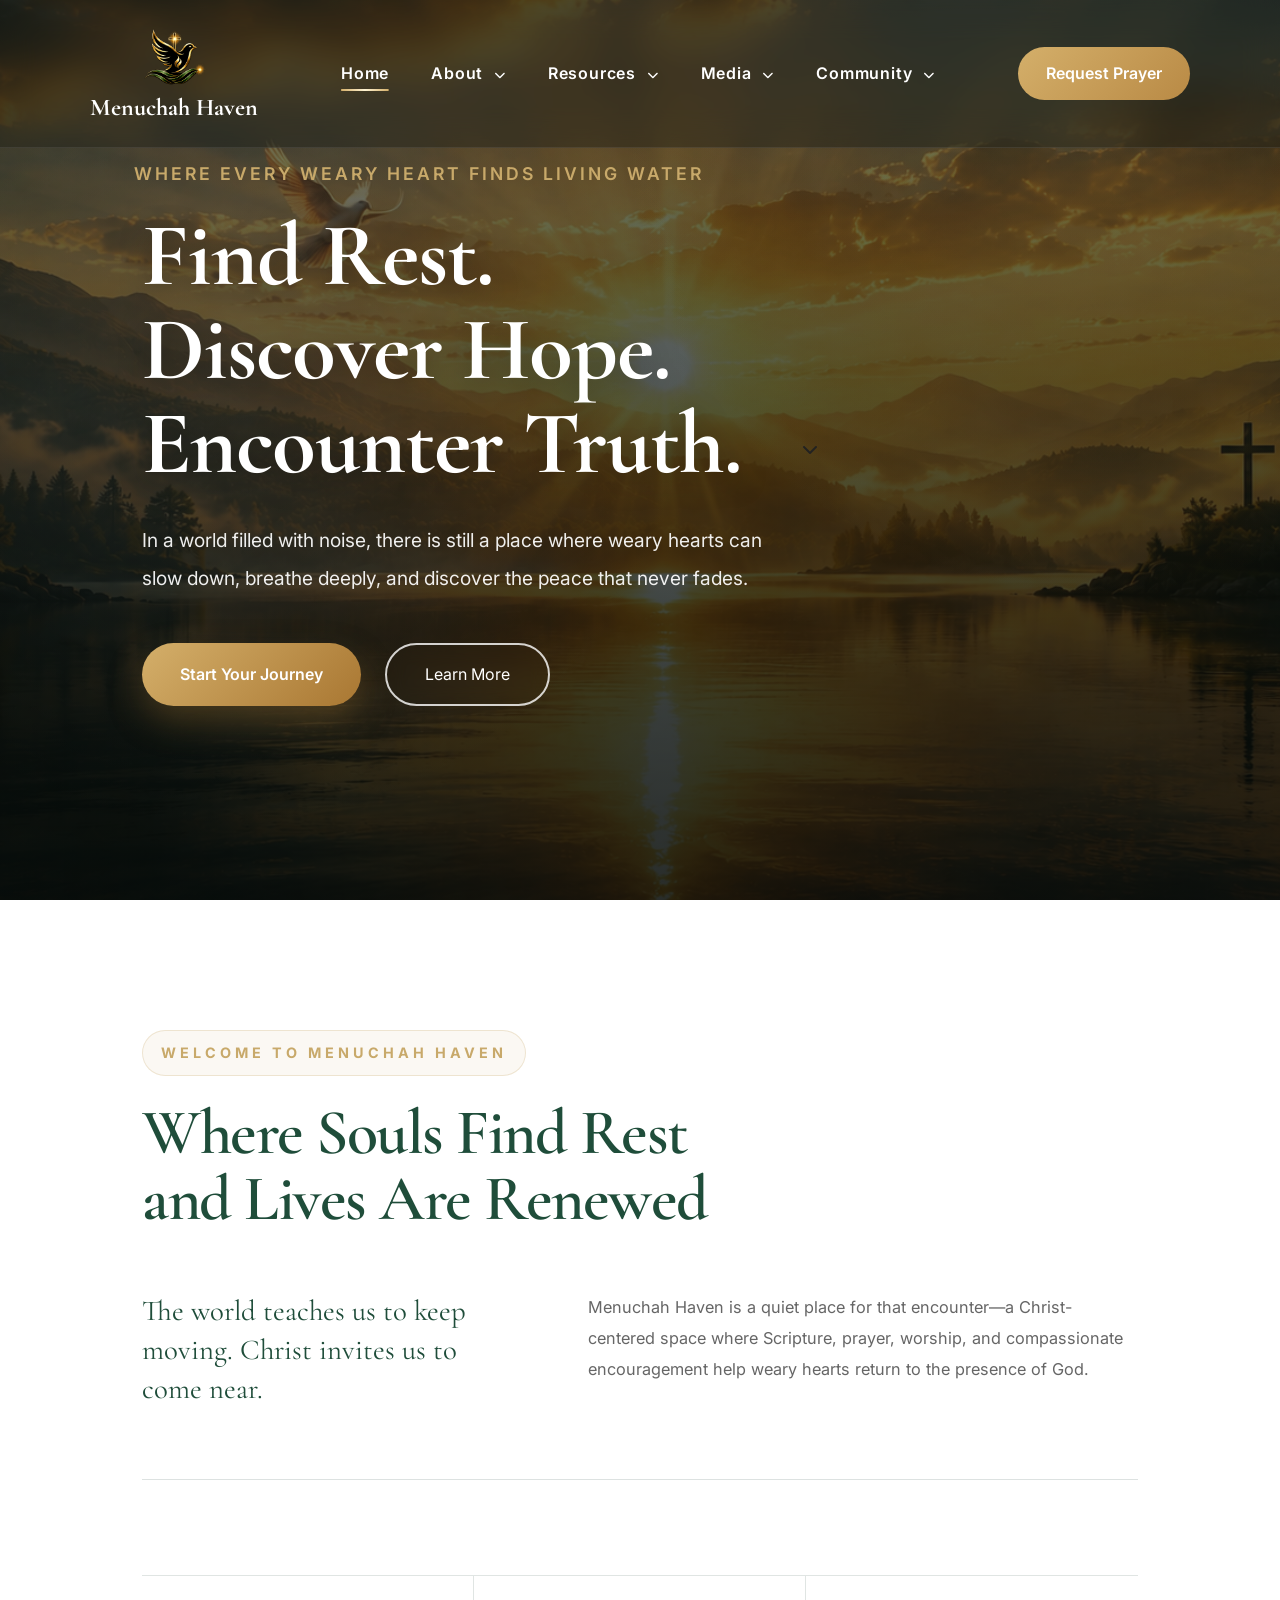
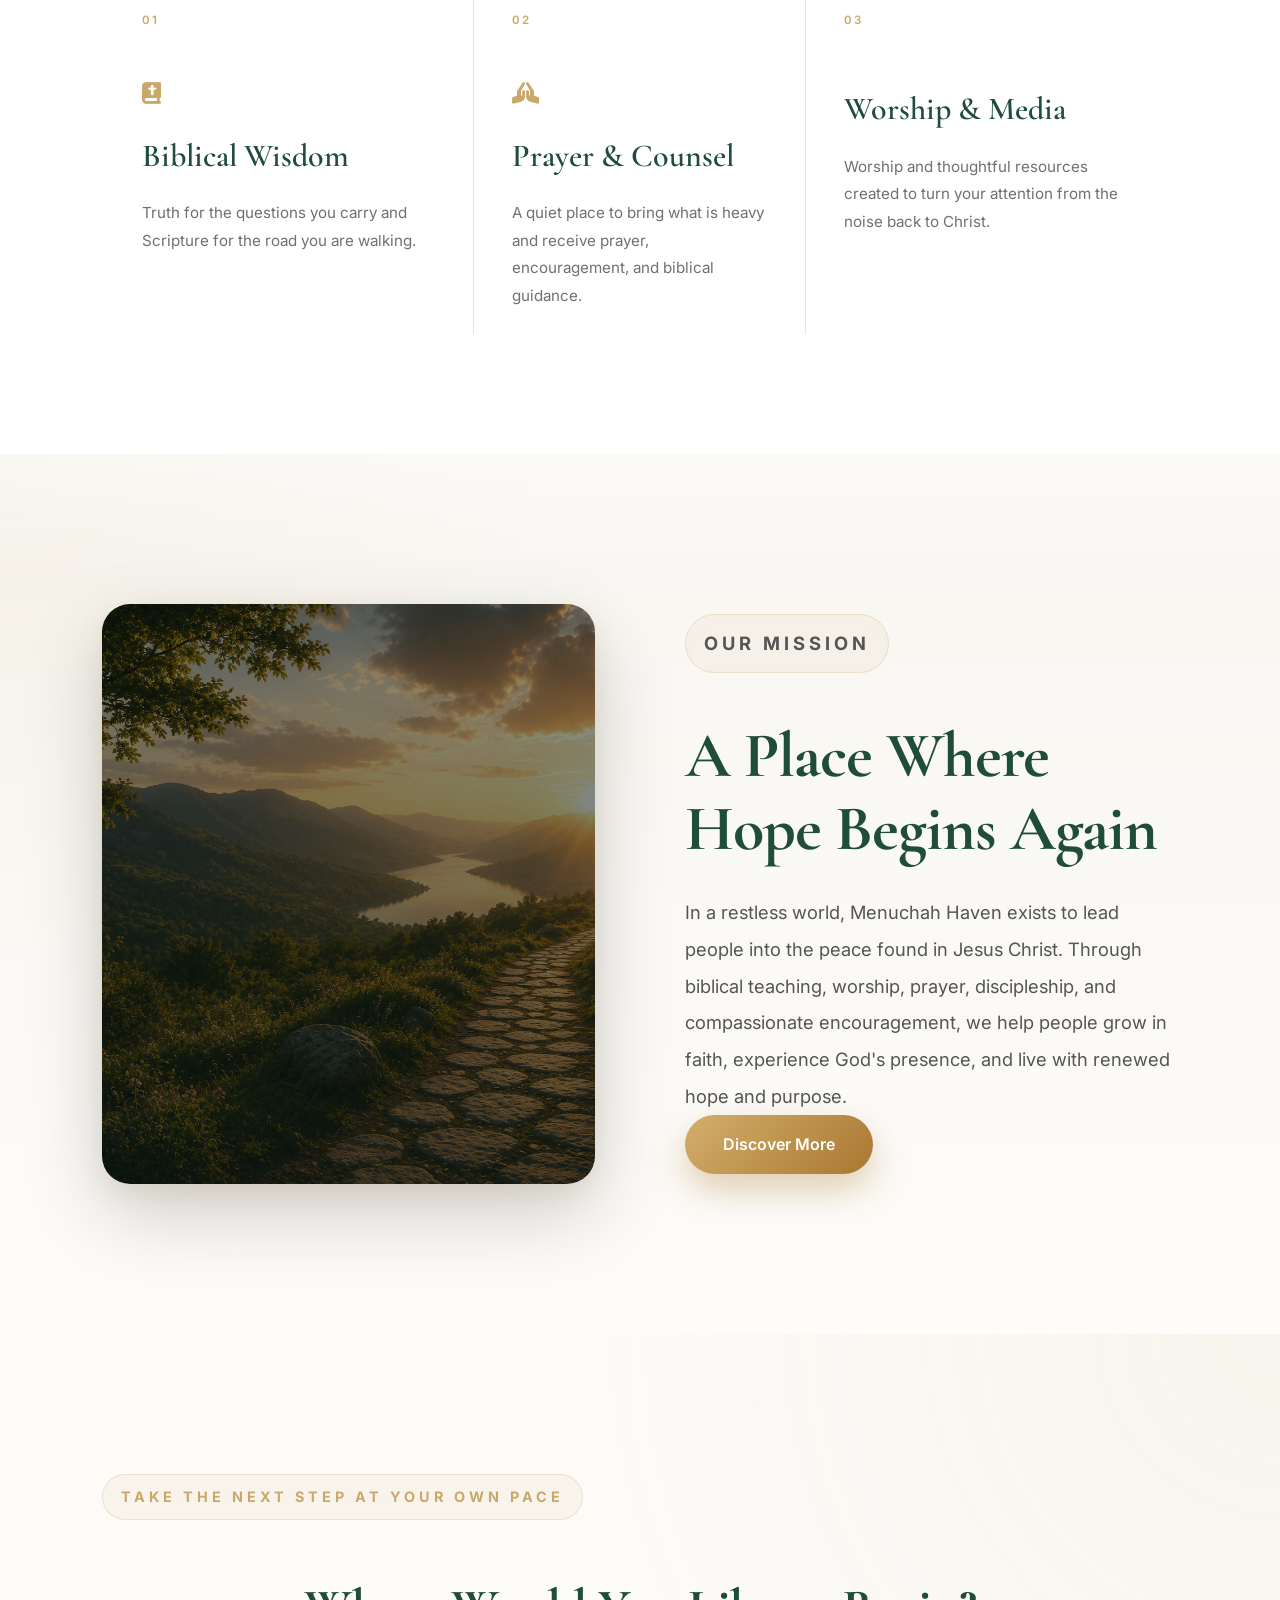
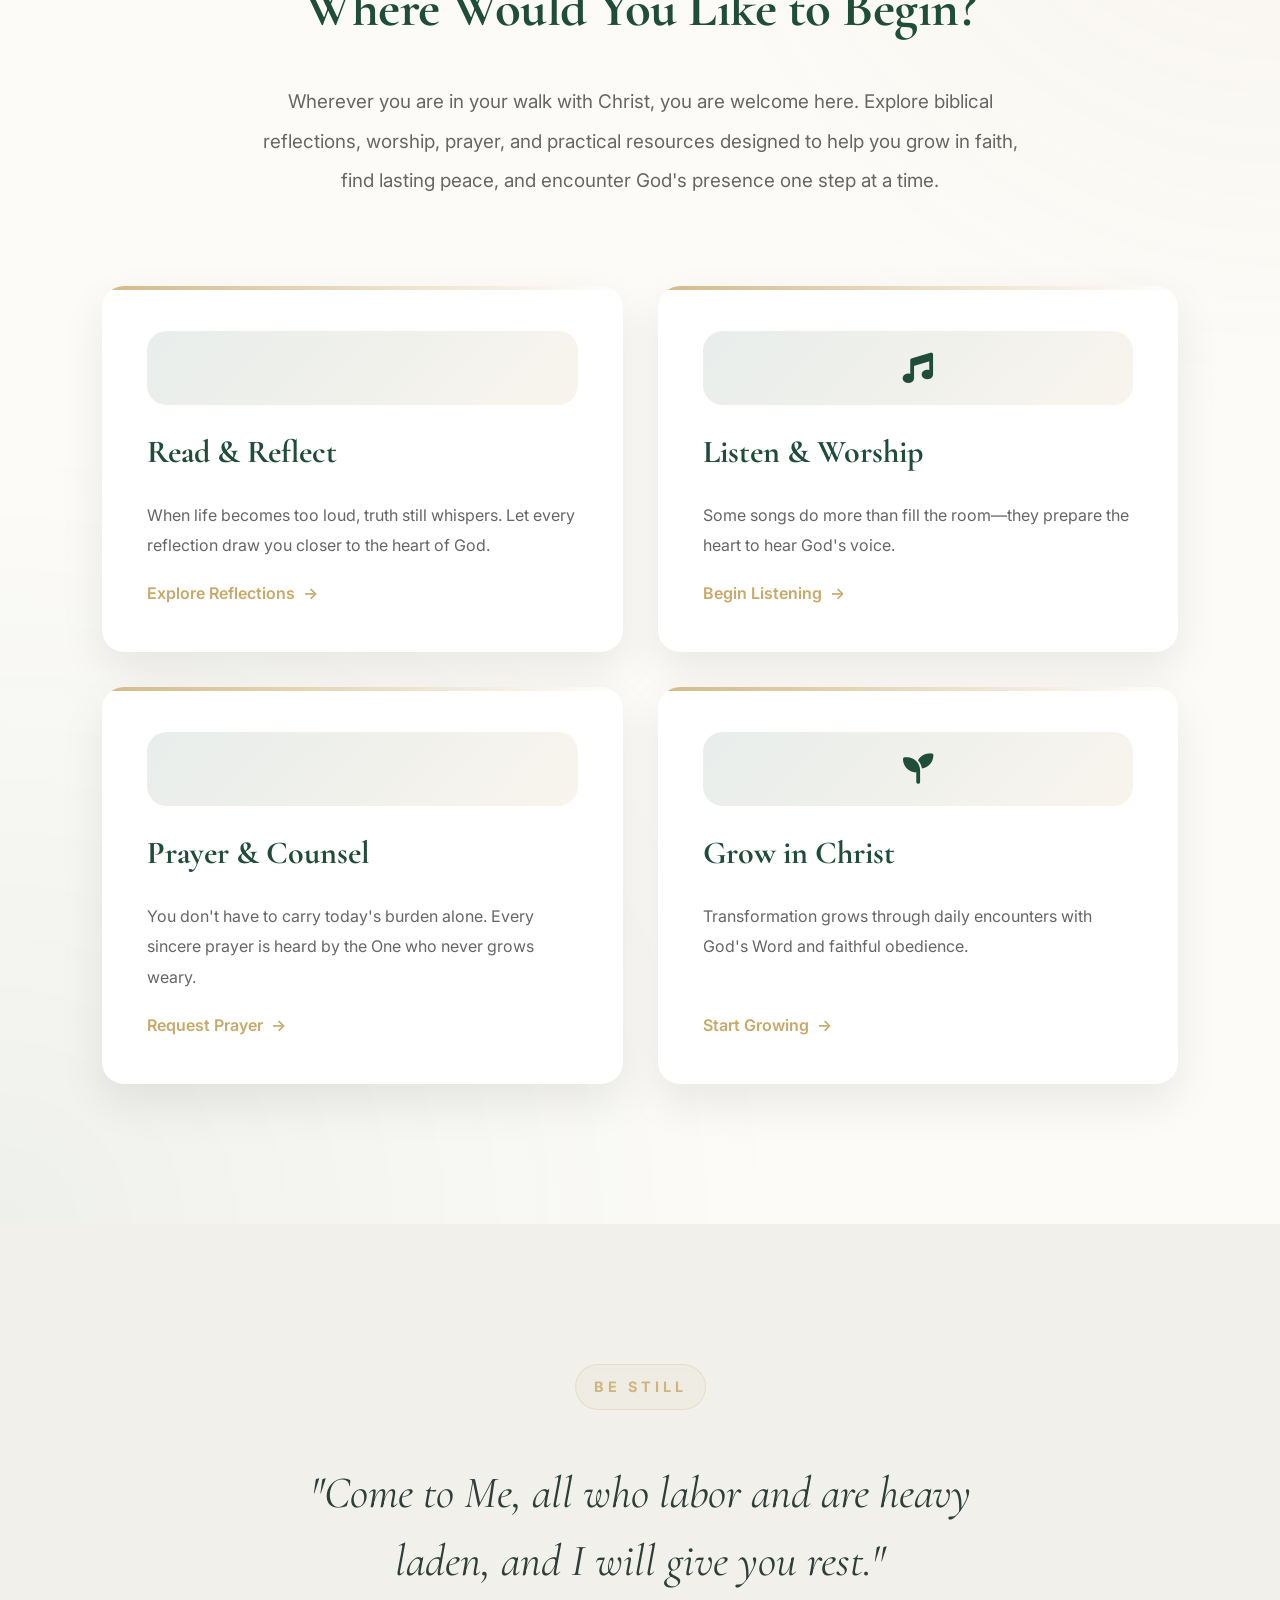
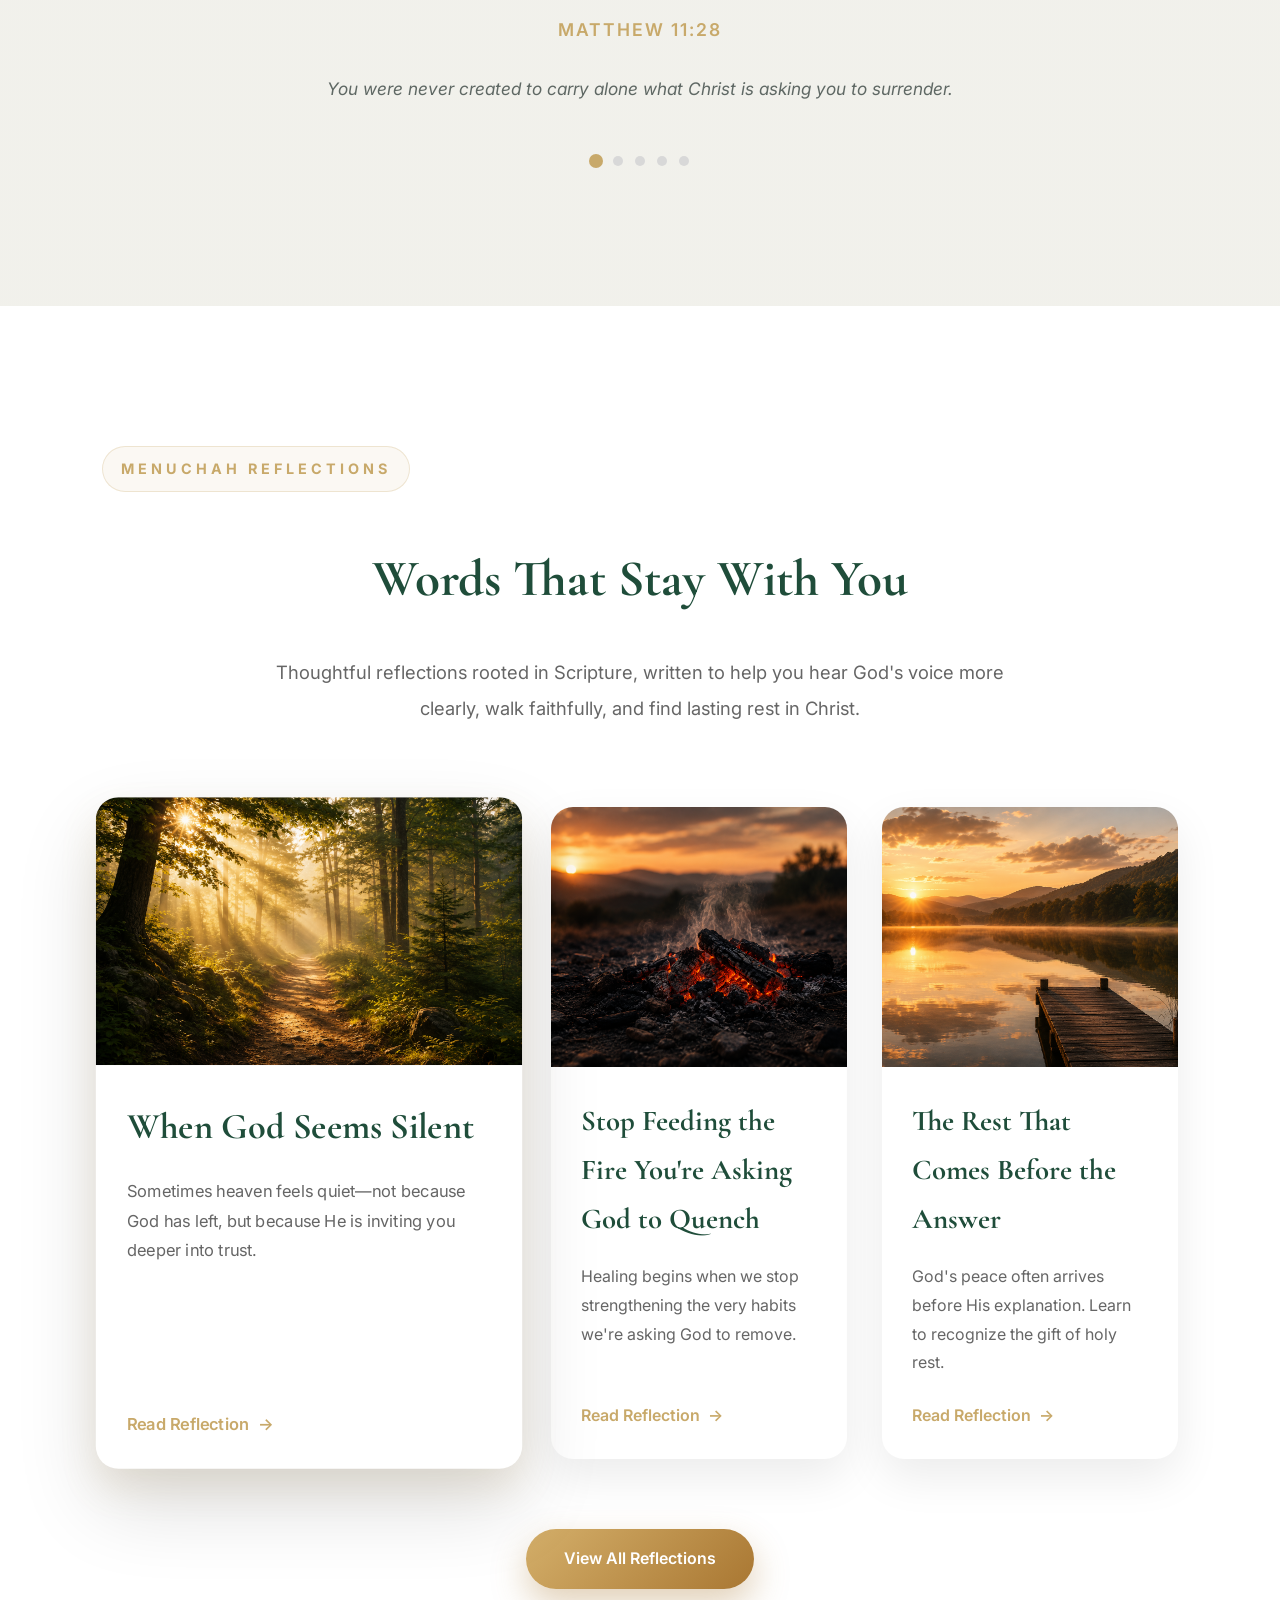
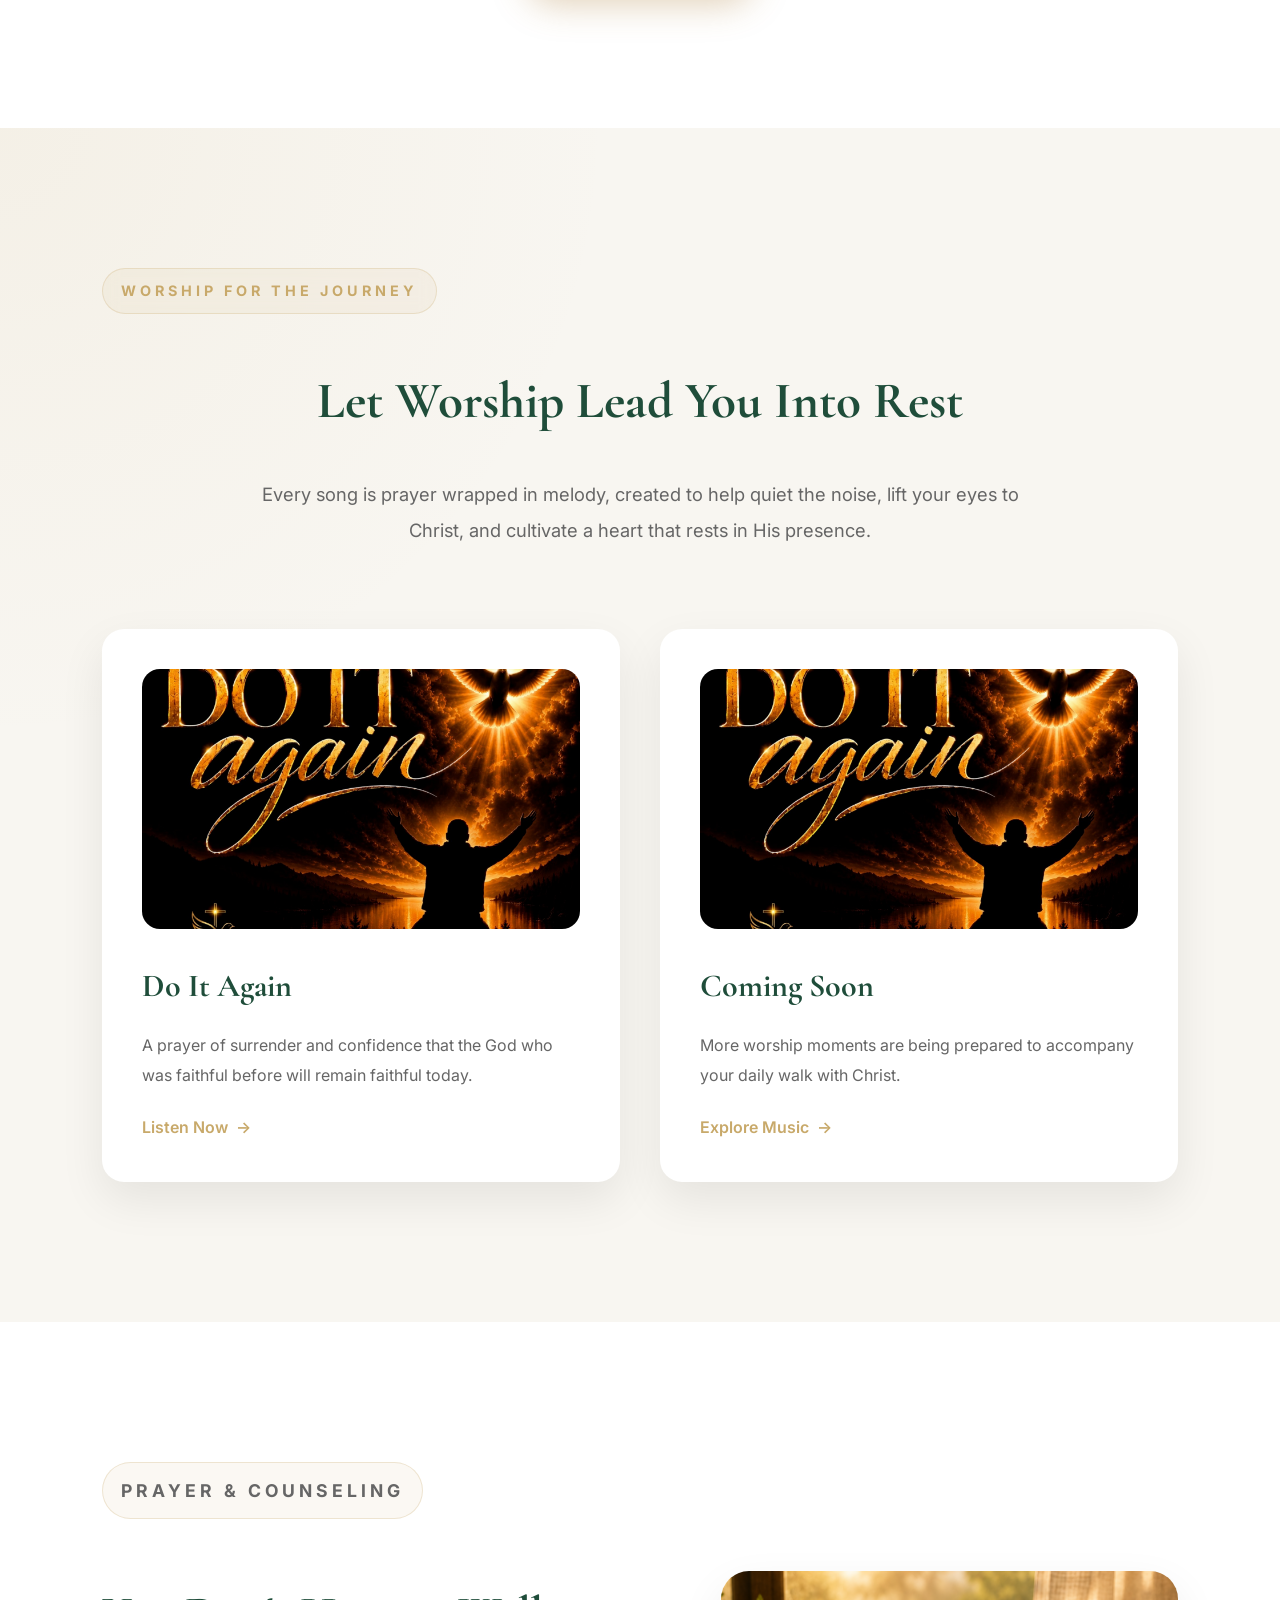
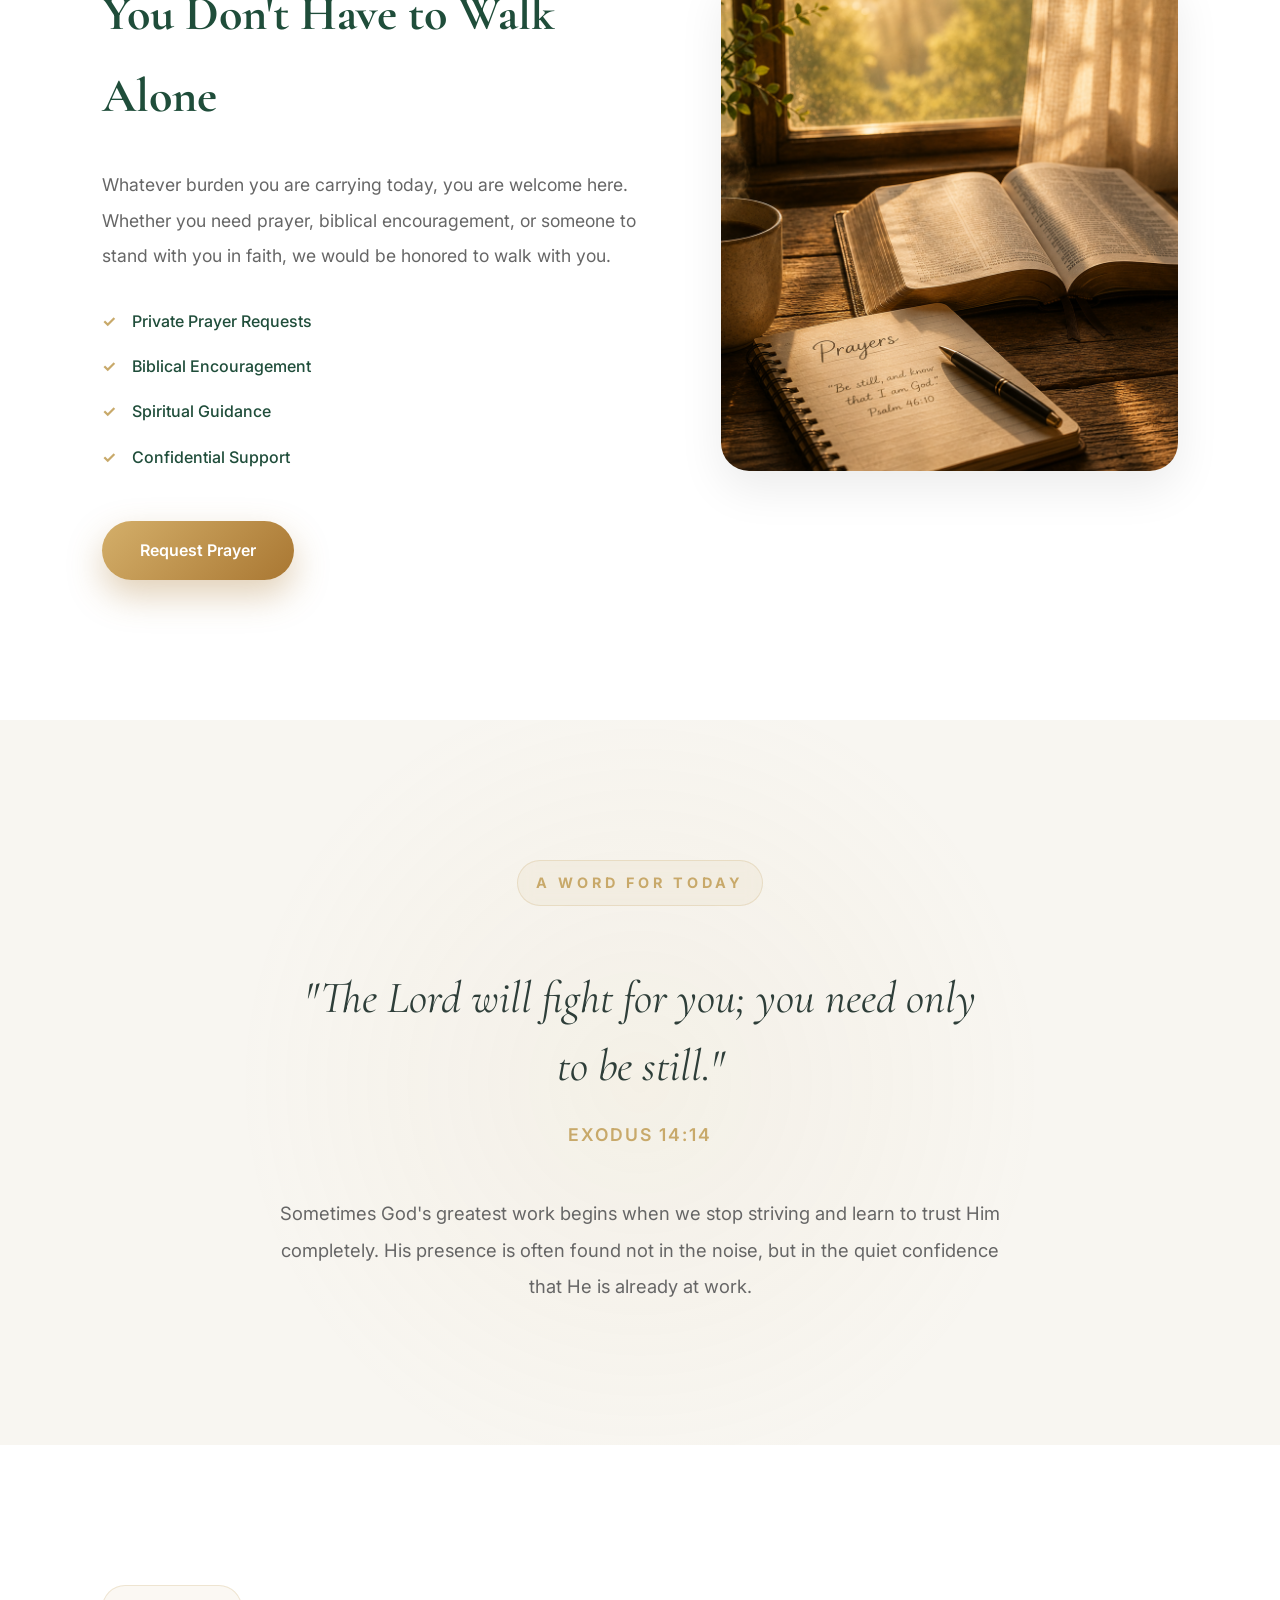
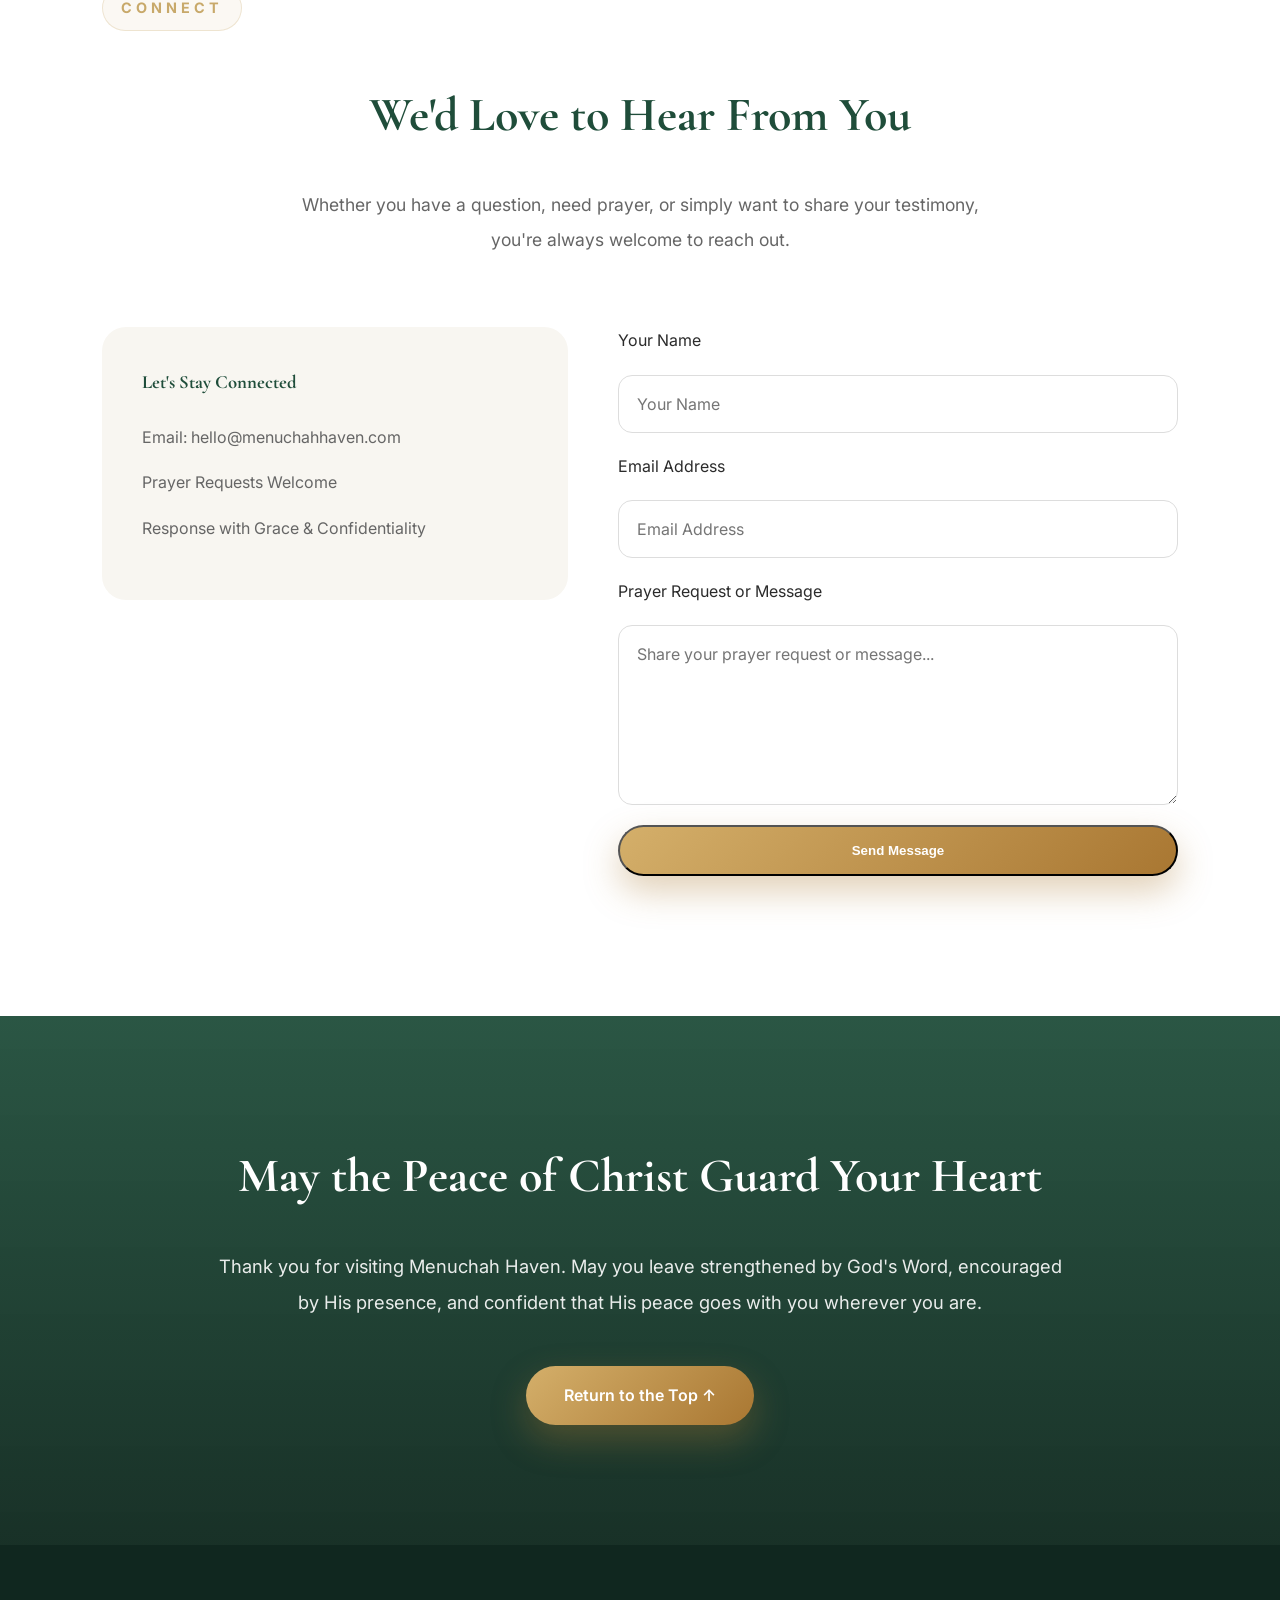
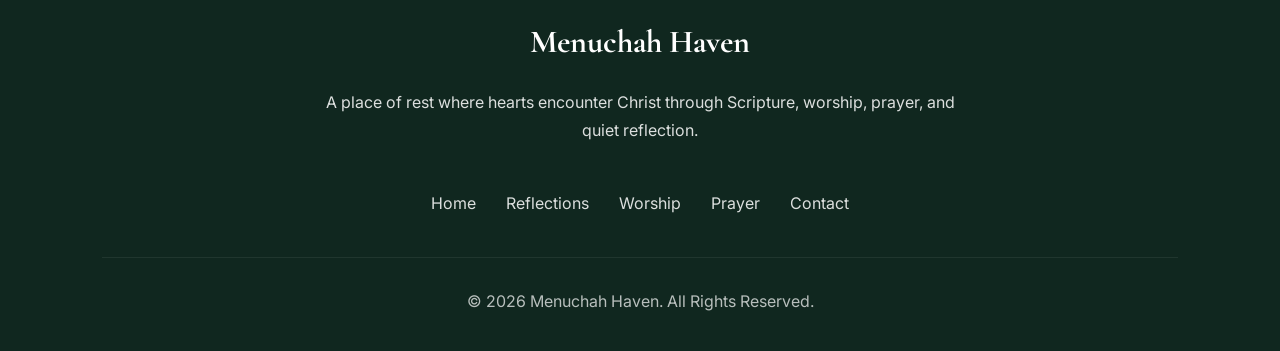
==== index.html @ e611ff88 "Initial Menuchah Haven project" ====
<!DOCTYPE html>
<html lang="en">

<head>
    <!-- Basic Meta -->
    <meta charset="UTF-8">
    <meta name="viewport" content="width=device-width, initial-scale=1.0">

    <!-- SEO -->
    <title>Menuchah Haven | Where Every Weary Heart Finds Living Water</title>

    <meta name="description"
        content="Menuchah Haven is a Christ-centered digital sanctuary where weary hearts discover hope, encounter truth, and find lasting rest in Jesus Christ.">

    <meta name="keywords"
        content="Menuchah Haven, Christian ministry, worship, prayer, devotionals, Bible study, Christian music">

    <meta name="author" content="Lotanna Edwin Okwuchukwu">

    <!-- Google Fonts -->
    <link rel="preconnect" href="https://fonts.googleapis.com">
    <link rel="preconnect" href="https://fonts.gstatic.com" crossorigin>

    <link href="https://fonts.googleapis.com/css2?family=Cormorant+Garamond:wght@500;600;700&family=Inter:wght@300;400;500;600;700&display=swap"
        rel="stylesheet">

    <!-- Font Awesome -->
    <link
    rel="stylesheet"
    href="https://cdnjs.cloudflare.com/ajax/libs/font-awesome/6.7.2/css/all.min.css"
    crossorigin="anonymous"
    referrerpolicy="no-referrer">
    <!-- Stylesheets -->
    <link rel="stylesheet" href="css/style.css">
    <link rel="icon" type="image/png" href="images/favicon.png">
    
</head>

<body>
    <div class="scroll-progress" id="scroll-progress"></div>
   <a href="#main-content" class="skip-link">Skip to main content</a> 
<!-- =========================
     HEADER / NAVIGATION
========================= -->

<header class="hero" id="hero">

 <nav class="navbar">

    <!-- Logo -->
    <div class="logo">
        <a href="index.html">
            <img
                src="images/logo.png"
                alt="Menuchah Haven Logo"
                width="60"
                height="60"
                decoding="async">

            <span>Menuchah Haven</span>
        </a>
    </div>

    <!-- Navigation -->

    <ul class="nav-links" id="primary-navigation">

        <li>
            <a href="index.html" class="active">
                Home
            </a>
        </li>

        <!-- ABOUT -->

        <li class="dropdown">

            <a href="about.html">
                About
                <i class="fa-solid fa-chevron-down"></i>
            </a>

            <ul class="dropdown-menu">

                <li>
                    <a href="about.html#our-story">
                        Our Story
                    </a>
                </li>

                <li>
                    <a href="about.html#vision">
                        Vision & Mission
                    </a>
                </li>

                <li>
                    <a href="about.html#faith">
                        Statement of Faith
                    </a>
                </li>

                <li>
                    <a href="about.html#founder">
                        Founder
                    </a>
                </li>

            </ul>

        </li>

        <!-- RESOURCES -->

        <li class="dropdown">

            <a href="resources.html">
                Resources
                <i class="fa-solid fa-chevron-down"></i>
            </a>

            <ul class="dropdown-menu">

                <li>
                    <a href="resources.html#reflections">
                        Reflections
                    </a>
                </li>

                <li>
                    <a href="resources.html#daily-word">
                        Daily Word
                    </a>
                </li>

                <li>
                    <a href="resources.html#bible-studies">
                        Bible Studies
                    </a>
                </li>

            </ul>

        </li>

        <!-- MEDIA -->

        <li class="dropdown">

            <a href="media.html">
                Media
                <i class="fa-solid fa-chevron-down"></i>
            </a>

            <ul class="dropdown-menu">

                <li>
                    <a href="media.html#worship">
                        Worship
                    </a>
                </li>

                <li>
                    <a href="media.html#messages">
                        Messages
                    </a>
                </li>

                <li>
                    <a href="media.html#podcast">
                        Podcast
                    </a>
                </li>

            </ul>

        </li>

        <!-- COMMUNITY -->

        <li class="dropdown">

            <a href="community.html">
                Community
                <i class="fa-solid fa-chevron-down"></i>
            </a>

            <ul class="dropdown-menu">

                <li>
                    <a href="community.html#prayer">
                        Prayer Requests
                    </a>
                </li>

                <li>
                    <a href="community.html#testimonies">
                        Testimonies
                    </a>
                </li>

                <li>
                    <a href="community.html#contact">
                        Contact
                    </a>
                </li>

            </ul>

        </li>

    </ul>

    <!-- Mobile Button -->

    <button
    class="menu-toggle"
    type="button"
    aria-label="Open Menu"
    aria-expanded="false"
    aria-controls="primary-navigation">

    <i class="fa-solid fa-bars"></i>

</button>

    <!-- CTA -->

    <a
        href="community.html#prayer"
        class="nav-button">

        Request Prayer

    </a>

</nav>   
<!-- =========================
     HERO CONTENT
========================= -->

<div class="hero-content" id="home">

    <p class="hero-tagline">
        Where Every Weary Heart Finds Living Water
    </p>

    <h1>
        Find Rest.<br>
        Discover Hope.<br>
        Encounter Truth.
    </h1>

    <p class="hero-description">
        In a world filled with noise, there is still a place where weary hearts
        can slow down, breathe deeply, and discover the peace that never fades.
    </p>

    <div class="hero-buttons">

        <a href="#journey" class="primary-btn">
            Start Your Journey
        </a>

        <a href="about.html" class="secondary-btn">
            Learn More
        </a>

    </div>

</div>

<div class="scroll-indicator">

    <a href="#welcome">
        <i class="fa-solid fa-chevron-down"></i>
    </a>

</div>
</header>
<main id="main-content">

<!-- =========================
     WELCOME / INTRODUCTION
========================= -->

<section class="about reveal" id="welcome">

    <div class="container">

        <div class="welcome-heading">

            <p class="section-tag">
                WELCOME TO MENUCHAH HAVEN
            </p>

            <h2>
                Where Souls Find Rest<br>
                and Lives Are Renewed
            </h2>

        </div>

        <div class="welcome-intro">

            <p class="welcome-lead">
                The world teaches us to keep moving.
                Christ invites us to come near.
            </p>

            <p class="about-text">
                Menuchah Haven is a quiet place for that encounter—a
                Christ-centered space where Scripture, prayer, worship,
                and compassionate encouragement help weary hearts return
                to the presence of God.
            </p>

        </div>


        <div class="welcome-paths">

            <article class="welcome-path">

                <span class="welcome-number">01</span>

                <div class="welcome-path-content">

                    <i class="fa-solid fa-book-bible"></i>

                    <h3>Biblical Wisdom</h3>

                    <p>
                        Truth for the questions you carry and Scripture
                        for the road you are walking.
                    </p>

                </div>

            </article>


            <article class="welcome-path">

                <span class="welcome-number">02</span>

                <div class="welcome-path-content">

                    <i class="fa-solid fa-hands-praying"></i>

                    <h3>Prayer & Counsel</h3>

                    <p>
                        A quiet place to bring what is heavy and receive
                        prayer, encouragement, and biblical guidance.
                    </p>

                </div>

            </article>


            <article class="welcome-path">

                <span class="welcome-number">03</span>

                <div class="welcome-path-content">

                    
                    <h3>Worship & Media</h3>

                    <p>
                        Worship and thoughtful resources created to turn
                        your attention from the noise back to Christ.
                    </p>

                </div>

            </article>

        </div>

    </div>

</section>
<section class="mission reveal">

    <div class="container mission-grid">

        <div class="mission-image"></div>
            

        <div class="mission-content">

            <p class="section-tag">OUR MISSION</p>

            <h2>
                A Place Where Hope Begins Again
            </h2>

            <p class="about-text">
           In a restless world, Menuchah Haven exists to lead people into the peace
           found in Jesus Christ. Through biblical teaching, worship, prayer,
           discipleship, and compassionate encouragement, we help people grow in
           faith, experience God's presence, and live with renewed hope and purpose.
</p>

            <a href="about.html" class="primary-btn">
                Discover More
            </a>

        </div>

    </div>

</section>

<!-- =========================
     WHERE WOULD YOU LIKE TO BEGIN?
========================= -->

<section class="journey reveal" id="journey">

    <div class="container">

        <p class="section-tag">
            TAKE THE NEXT STEP AT YOUR OWN PACE
        </p>

        <h2>
            Where Would You Like to Begin?
        </h2>

        <p class="journey-intro">
    Wherever you are in your walk with Christ, you are welcome here. Explore biblical reflections, worship, prayer, and practical resources designed to help you grow in faith, find lasting peace, and encounter God's presence one step at a time.
</p>

        <div class="journey-grid">

            <!-- CARD 1 -->

            <div class="journey-card">

                <div class="journey-icon">
                     </div>

                <h3>Read & Reflect</h3>

                <p>
                    When life becomes too loud, truth still whispers.
                    Let every reflection draw you closer to the heart of God.
                </p>

                <a href="resources.html#reflections">
                    Explore Reflections <span>→</span>
                </a>

            </div>

            <!-- CARD 2 -->

            <div class="journey-card">

                <div class="journey-icon">
                    <i class="fa-solid fa-music"></i>
                </div>

                <h3>Listen & Worship</h3>

                <p>
                    Some songs do more than fill the room—they prepare
                    the heart to hear God's voice.
                </p>

                <a href="media.html#worship">
                    Begin Listening <span>→</span>
                </a>

            </div>

            <!-- CARD 3 -->

            <div class="journey-card">

                <div class="journey-icon">
                    </div>

                <h3>Prayer & Counsel</h3>

                <p>
                    You don't have to carry today's burden alone.
                    Every sincere prayer is heard by the One who never grows weary.
                </p>

                <a href="community.html#prayer">
                    Request Prayer <span>→</span>
                </a>

            </div>

            <!-- CARD 4 -->

            <div class="journey-card">

                <div class="journey-icon">
                    <i class="fa-solid fa-seedling"></i>
                </div>

                <h3>Grow in Christ</h3>

                <p>
                    Transformation grows through daily encounters with
                    God's Word and faithful obedience.
                </p>

                <a href="resources.html#bible-studies">
                    Start Growing <span>→</span>
                </a>

            </div>

        </div>

    </div>


</section>
<!-- End of Journey Section -->

<!-- =========================
     THE STILL MOMENT
========================= -->

<section class="still-moment reveal" id="still">

    <div class="container">

        <p class="section-tag">
            BE STILL
        </p>

        <blockquote id="still-quote">

            "Come to Me, all who labor and are heavy laden,
            and I will give you rest."

        </blockquote>

        <p class="still-reference" id="still-reference">
            Matthew 11:28
        </p>
        <p class="still-thought" id="still-thought">
    You were never created to carry alone what Christ is asking you to surrender.
</p>

      <div class="quote-dots" aria-label="Choose a Scripture">

    <button type="button" class="active" aria-label="Scripture 1"></button>

    <button type="button" aria-label="Scripture 2"></button>

    <button type="button" aria-label="Scripture 3"></button>

    <button type="button" aria-label="Scripture 4"></button>

    <button type="button" aria-label="Scripture 5"></button>

</div>  
    </div>

</section>
<!-- =========================
     MENUCHAH REFLECTIONS
========================= -->

<section class="reflections reveal" id="reflections">

    <div class="container">

        <p class="section-tag">
            MENUCHAH REFLECTIONS
        </p>

        <h2>
            Words That Stay With You
        </h2>

        <p class="reflections-intro">
            Thoughtful reflections rooted in Scripture, written to help you hear God's voice more clearly, walk faithfully, and find lasting rest in Christ.
        </p>

        <div class="reflection-grid">

            <article class="reflection-card featured">

                <img
    src="images/reflection-1.png"
    alt="When God Seems Silent"
    width="600"
    height="400"
    loading="lazy"
    decoding="async">

                <div class="reflection-content">

                    <h3>When God Seems Silent</h3>

                    <p>
                        Sometimes heaven feels quiet—not because God has left, but because He is inviting you deeper into trust.
                    </p>

                    <a href="resources.html#reflections">
                        Read Reflection <span>→</span>
                    </a>

                </div>

            </article>

            <article class="reflection-card">

            <img
    src="images/reflection-2.png"
    alt="Stop Feeding the Fire"
    width="600"
    height="400"
    loading="lazy"
    decoding="async">

                <div class="reflection-content">

                    <h3>Stop Feeding the Fire You're Asking God to Quench</h3>

                    <p>
                        Healing begins when we stop strengthening the very habits we're asking God to remove.
                    </p>

                    <a href="resources.html#reflections">
                        Read Reflection <span>→</span>
                    </a>

                </div>

            </article>

            <article class="reflection-card">

                <img
    src="images/reflection-3.png"
    alt="The Rest That Comes Before the Answer"
    width="600"
    height="400"
    loading="lazy"
    decoding="async">

                <div class="reflection-content">

                    <h3>The Rest That Comes Before the Answer</h3>

                    <p>
                        God's peace often arrives before His explanation. Learn to recognize the gift of holy rest.
                    </p>

                    <a href="resources.html#reflections">
                        Read Reflection <span>→</span>
                    </a>

                </div>

            </article>

        </div>

        <div class="reflection-button">

            <a href="resources.html#reflections" class="primary-btn">
                  View All Reflections
                 </a>

        </div>

    </div>

</section>
<!-- =========================
     WORSHIP FOR THE JOURNEY
========================= -->

<section class="worship reveal" id="worship">

    <div class="container">

        <p class="section-tag">
            WORSHIP FOR THE JOURNEY
        </p>

        <h2>
            Let Worship Lead You Into Rest
        </h2>

        <p class="worship-intro">
            Every song is prayer wrapped in melody, created to help quiet the noise, lift your eyes to Christ, and cultivate a heart that rests in His presence.
        </p>

        <div class="worship-grid">

            <article class="worship-card">

                <div class="album-cover"></div>

                <h3>Do It Again</h3>

                <p>
                    A prayer of surrender and confidence that the God who was faithful before will remain faithful today.
                </p>

                <a href="media.html#worship">
                 Listen Now <span>→</span>
                    </a>

            </article>

            <article class="worship-card">

                <div class="album-cover"></div>

                <h3>Coming Soon</h3>

                <p>
                    More worship moments are being prepared to accompany your daily walk with Christ.
                </p>

                <a href="media.html#worship">
                    Explore Music <span>→</span>
                </a>

            </article>

        </div>

    </div>

</section>
<!-- =========================
     PRAYER & COUNSELING
========================= -->

<section class="prayer-section reveal" id="prayer">

    <div class="container">

        <div class="prayer-content">

            <div class="prayer-text">

                <p class="section-tag">
                    PRAYER & COUNSELING
                </p>

                <h2>
                    You Don't Have to Walk Alone
                </h2>

                <p>
                    Whatever burden you are carrying today, you are welcome here. Whether you need prayer, biblical encouragement, or someone to stand with you in faith, we would be honored to walk with you.
                </p>

                <ul class="prayer-list">

                    <li>Private Prayer Requests</li>

                    <li>Biblical Encouragement</li>

                    <li>Spiritual Guidance</li>

                    <li>Confidential Support</li>

                </ul>

                <a href="community.html#prayer" class="primary-btn">
                  Request Prayer
              </a>

            </div>

            <div class="prayer-image">

            </div>

        </div>

    </div>

</section>
<!-- =========================
     A WORD FOR TODAY
========================= -->

<section class="daily-word reveal" id="daily-word">

    <div class="container">

        <p class="section-tag">
            A WORD FOR TODAY
        </p>

        <blockquote class="daily-scripture">

            "The Lord will fight for you; you need only to be still."

        </blockquote>

        <p class="daily-reference">
            Exodus 14:14
        </p>

        <div class="daily-devotional">

            Sometimes God's greatest work begins when we stop striving and learn to trust Him completely. His presence is often found not in the noise, but in the quiet confidence that He is already at work.

        </div>

    </div>

</section>
<!-- =========================
     CONNECT
========================= -->

<section class="connect reveal" id="contact">

    <div class="container">

        <p class="section-tag">
            CONNECT
        </p>

        <h2>
            We'd Love to Hear From You
        </h2>

        <p class="connect-intro">
            Whether you have a question, need prayer, or simply want to share your testimony, you're always welcome to reach out.
        </p>

        <div class="connect-grid">

            <div class="connect-info">

                <h3>Let's Stay Connected</h3>

                <p>
    Email:
    <a href="mailto:hello@menuchahhaven.com">
        hello@menuchahhaven.com
    </a>
</p>

                <p>Prayer Requests Welcome</p>

                <p>Response with Grace & Confidentiality</p>

            </div>

            <form
    class="connect-form"
    id="contact-form"
    action="https://api.web3forms.com/submit"
    method="POST">

    <input
        type="hidden"
        name="access_key"
        value="9c5cb927-ed8c-4ea1-a51a-f39ff7293112">

                <label for="name">Your Name</label>

<input
    id="name"
    name="name"
    type="text"
    placeholder="Your Name"
    autocomplete="name"
    required>

<label for="email">Email Address</label>
<input
    id="email"
    name="email"
    type="email"
    placeholder="Email Address"
    autocomplete="email"
    required>

<label for="message">Prayer Request or Message</label>
<textarea
    id="message"
    name="message"
    rows="6"
    placeholder="Share your prayer request or message..."
    required></textarea>
                <button
                    type="submit"
                    class="primary-btn">

                    Send Message

                </button>
                <div class="form-success" id="form-success" role="status" aria-live="polite">
    <h3>Message Received</h3>

    <p>
        Thank you for reaching out to Menuchah Haven. Your message has been received with care.
        If you've shared a prayer request, it will be treated with respect
        and confidentiality.
    </p>
</div>

            </form>

        </div>

    </div>

</section>
<!-- =========================
     LEAVE WITH PEACE
========================= -->

<section class="leave-peace reveal">

    <div class="container">

        <h2>
            May the Peace of Christ Guard Your Heart
        </h2>

        <p>
            Thank you for visiting Menuchah Haven. May you leave strengthened by God's Word, encouraged by His presence, and confident that His peace goes with you wherever you are.
        </p>

        <a href="#hero" class="primary-btn">
            Return to the Top ↑
        </a>

    </div>

</section>

</main>
<footer class="footer">

    <div class="container">

        <div class="footer-brand">

            <h3>Menuchah Haven</h3>

            <p>
                A place of rest where hearts encounter Christ through Scripture, worship, prayer, and quiet reflection.
            </p>

        </div>

        <div class="footer-links">

            <a href="#hero">Home</a>

            <a href="#reflections">Reflections</a>

            <a href="#worship">Worship</a>

            <a href="#prayer">Prayer</a>

            <a href="#contact">Contact</a>

        </div>

        <div class="footer-bottom">

            © 2026 Menuchah Haven. All Rights Reserved.

        </div>

    </div>

</footer>

<!-- The next section will go here -->
 
<button class="back-to-top" id="back-to-top" aria-label="Back to top">
    <i class="fa-solid fa-arrow-up"></i>
</button>
<script src="js/script.js"></script>
</body>

</html>
---- css/style.css ----
/* ==========================================
   MENUCHAH HAVEN
   Homepage v1.0
========================================== */

/* Google Font Variables */

:root {

    --primary: #1F4D3A;
    --secondary: #7A9E7E;
    --accent: #C8A96A;

    --background: #F8F6F1;
    --white: #FFFFFF;
    --text: #2B2B2B;
    --shadow-sm:0 10px 30px rgba(0,0,0,.08);
--shadow-md:0 18px 45px rgba(0,0,0,.08);
--shadow-lg:0 28px 65px rgba(0,0,0,.12);

--radius-sm:18px;
--radius-md:22px;
--radius-lg:28px;

--transition-fast:all .3s ease;
--transition-normal:all .35s ease;
--transition-slow:all .4s ease;

    --heading-font: "Cormorant Garamond", serif;
    --body-font: "Inter", sans-serif;

}


/* Reset */

*{
    margin:0;
    padding:0;
    box-sizing:border-box;
}
html{
    scroll-behavior:smooth;
}


/* Body */

body{

    background:var(--background);

    color:var(--text);

    font-family:var(--body-font);

    line-height:1.7;

}


/* Links */

a{

    text-decoration:none;

    color:inherit;

}

/* Skip Link */

.skip-link{
    position:absolute;
    top:-60px;
    left:20px;
    z-index:3000;

    padding:12px 18px;
    border-radius:8px;

    background:#ffffff;
    color:var(--primary);

    font-weight:600;

    transition:top .25s ease;
}

.skip-link:focus{
    top:20px;
}


/* Images */

img{

    max-width:100%;

    display:block;

}


/* Lists */

ul{

    list-style:none;

}
/* ==========================================
   NAVIGATION
========================================== */
/* Scroll Progress */

.scroll-progress{
    position:fixed;
    top:0;
    left:0;

    width:0%;
    height:3px;

    background:linear-gradient(
        90deg,
        #B98A45,
        #D4AF6A,
        #FFF3D2
    );

    z-index:2000;

    box-shadow:0 0 10px rgba(212,175,106,.45);

    transition:width .08s linear;
}
.navbar{
    position:fixed;
    top:0;
    left:0;
    width:100%;
    z-index:1000;

    display:flex;
    justify-content:space-between;
    align-items:center;

    padding:18px 7%;

    background:rgba(15,22,18,.35);
    backdrop-filter:blur(18px);
    -webkit-backdrop-filter:blur(18px);

    border-bottom:1px solid rgba(255,255,255,.08);

    transition:all .35s ease;
}

.navbar.scrolled{
    padding:14px 7%;
    background:rgba(15,22,18,.92);
    box-shadow:0 15px 40px rgba(0,0,0,.25);
}

/* LOGO */

.logo a{
    display:flex;
    flex-direction:column;
    align-items:center;

    color:#fff;
    text-decoration:none;

    font-family:var(--heading-font);
    font-size:1.5rem;
    font-weight:700;
}

.logo img{
    width:82px;
    height:auto;
    margin-bottom:-8px;
    transition:.35s;
}

.logo:hover img{
    transform:scale(1.06) rotate(-2deg);
    filter:drop-shadow(0 8px 22px rgba(212,175,106,.55));
}

.logo span{
    margin-top:-4px;
}

/* LINKS */

.nav-links{
    display:flex;
    align-items:center;
    gap:42px;
}

.nav-links li{
    position:relative;
    list-style:none;
}

.nav-links a{
    color:#fff;
    text-decoration:none;
    font-weight:600;
    letter-spacing:.8px;
    transition:.3s;
}

.nav-links a:hover{
    color:var(--accent);
}
.nav-links a{
    position:relative;
}

.nav-links a::after{
    content:"";
    position:absolute;
    left:50%;
    bottom:-8px;
    width:0;
    height:2px;
    transform:translateX(-50%);
    background:linear-gradient(90deg,#D4AF6A,#FFF3D2,#D4AF6A);
    border-radius:10px;
    transition:width .35s ease;
}

.nav-links a:hover::after,
.nav-links a.active::after{
    width:100%;
}

/* CTA */

.nav-button{

    background:linear-gradient(135deg,#D4AF6A,#B98A45);

    color:#fff;

    padding:13px 28px;

    border-radius:999px;

    font-weight:600;

    transition:.35s;
}

.nav-button:hover{

    transform:translateY(-3px);

}

/* DROPDOWN */

.dropdown{

    position:relative;

}

.dropdown>a i{

    margin-left:6px;

    font-size:.7rem;

    transition:.3s;

}

.dropdown:hover>a i{

    transform:rotate(180deg);

}

.dropdown-menu{
 position:absolute;
 left:0;
top:100%;
min-width:270px;
margin-top:20px;



background:rgba(255,255,255,.96);
backdrop-filter:blur(18px);
border-radius:18px;
 box-shadow:0 20px 60px rgba(0,0,0,.15), 0 0 0 1px rgba(255,255,255,.4);
 padding:10px 0;
 opacity:0;
 visibility:hidden;
transform:translateY(15px) scale(.98);
transition:all .35s ease;

}

.dropdown:hover .dropdown-menu{

 opacity:1;
visibility:visible;
 transform:translateY(0);
}

.dropdown-menu li{
   width:100%;
}
.dropdown-menu a{

    display:block;

    color:#333;

    padding:14px 22px;

}

.dropdown-menu a:hover{

    background:#f6f6f6;

    color:var(--accent);

}

/* MOBILE */

.menu-toggle{

    display:none;

    border:none;

    background:none;

    color:#fff;

    font-size:1.8rem;

    cursor:pointer;

}

@media(max-width:992px){

    .menu-toggle{
        display:block;
    }

    .nav-button{
        display:none;
    }

    .navbar{
        flex-wrap:wrap;
    }

    .nav-links{
        display:none;
        width:100%;
        flex-direction:column;
        margin-top:20px;
        background:rgba(12,18,15,.96);
        border-radius:16px;
        overflow:visible;
        gap:0;
    }

    .nav-links.show{
        display:flex;
        flex-direction:column;
        width:100%;
        animation:menuFade .35s ease;
    }

    .nav-links li{
        width:100%;
    }

    .nav-links a{
        display:block;
        padding:18px 24px;
    }

    .dropdown-menu{
        position:static;
        display:none;
        opacity:1;
        visibility:visible;
        transform:none;
        margin:0;
        border-radius:0;
        box-shadow:none;
    }

    .dropdown.open > .dropdown-menu{
        display:block;
        opacity:1;
        visibility:visible;
        transform:none;
    }

    .dropdown.open > a i{
        transform:rotate(180deg);
    }

}
/* ==========================================
   HERO BUTTONS
========================================== */

.hero-buttons{

    display:flex;

    gap:24px;

    margin-top:40px;

    flex-wrap:wrap;

}

.primary-btn{
    display:inline-flex;
    align-items:center;
    justify-content:center;
    padding:16px 38px;
    border-radius:999px;
    background:linear-gradient(135deg,#D4AF6A,#A97732);
    color:#fff;
    font-weight:600;
    box-shadow:0 15px 35px rgba(169,119,50,.35);
    transition:all .35s ease;
}

.primary-btn:hover{
    transform:translateY(-4px);
    box-shadow:0 22px 45px rgba(0,0,0,.25);
}

.secondary-btn{
    display:inline-flex;
    align-items:center;
    justify-content:center;
    padding:16px 38px;
    border:2px solid rgba(255,255,255,.8);
    color:#fff;
    border-radius:999px;
    backdrop-filter:blur(10px);
    transition:all .35s ease;
}

.secondary-btn:hover{
    background:#fff;
    color:var(--primary);
}
.hero{
    position: relative;
    min-height: 100vh;

    display: flex;
    align-items: center;

    background:
        linear-gradient(rgba(12,25,20,.55), rgba(12,25,20,.68)),
        url("../images/hero.png") center/cover no-repeat;

    overflow: hidden;
}

.hero::before{
    content:"";
    position:absolute;
    inset:0;
    background:
        radial-gradient(circle at 18% 40%,
        rgba(255,255,255,.10),
        transparent 40%),

        radial-gradient(circle at 85% 15%,
        rgba(200,169,106,.15),
        transparent 35%);
        pointer-events:none;

}

.hero-content h1{
    font-size:clamp(3.5rem,7vw,5.8rem);
    line-height:1.05;
    color:#fff;
    text-shadow:0 8px 30px rgba(0,0,0,.35);
}

.hero-description{
    color:rgba(255,255,255,.92);
    font-size:1.2rem;
    max-width:640px;
}

.hero-tagline{
    color:#D9BE84;
    letter-spacing:3px;
    text-transform:uppercase;
    font-weight:600;
}
/* ==========================================
   HERO CONTENT
========================================== */

.hero-content{
    position:relative;
    z-index:5;
    max-width:720px;
    margin-left:8%;
    padding:140px 40px;
}


.hero-tagline{

    color:var(--accent);

    font-size:1.1rem;

    margin-top: -35px;

    margin-bottom: 20px;

    margin-left: -8px;

    font-weight:600;

}

.hero-content h1{
    font-family:var(--heading-font);
    font-size:clamp(3.8rem,7vw,5.8rem);
    line-height:1.05;
    margin-bottom:30px;
    letter-spacing:-1px;
    color:#fff;
    text-shadow:0 8px 30px rgba(0,0,0,.35);
}

.hero-description{
    font-size:1.2rem;
    line-height:2;
    max-width:620px;
    margin-top:20px;
    margin-bottom:45px;
    color:rgba(255,255,255,.92);
}
.hero::after{
    content:"";
    position:absolute;
    inset:0;
    background:linear-gradient(
        to bottom,
        rgba(0,0,0,.05),
        rgba(0,0,0,.25),
        rgba(0,0,0,.55)
    );
    pointer-events:none;
}

/* ==========================
   ABOUT SECTION
========================== */

.about{
    position:relative;
    padding:140px 8%;
    background:
        radial-gradient(circle at top right,
        rgba(200,169,106,.08),
        transparent 35%),

        linear-gradient(
        180deg,
        #FDFCF9 0%,
        #F8F6F1 100%);
}

.about::before{
    content:"";
    position:absolute;
    top:0;
    left:0;
    right:0;
    height:120px;

    background:linear-gradient(
        to bottom,
        rgba(255,255,255,.55),
        transparent);
}

.about .container{
    max-width:700px;
    margin:0 auto;
    padding:0 40px;
}

.section-tag{
    display:inline-block;
    color:var(--accent);
    font-size:.9rem;
    font-weight:700;
    letter-spacing:4px;
    text-transform:uppercase;
    margin-bottom:24px;
    padding:10px 18px;
    border:1px solid rgba(200,169,106,.25);
    border-radius:999px;
    background:rgba(200,169,106,.08);
    backdrop-filter:blur(8px);
}

.about h2{
    font-family:var(--heading-font);
    font-size:clamp(3rem,5vw,4.3rem);
    color:var(--primary);
    margin-bottom:32px;
    line-height:1.15;
    letter-spacing:-1px;
    text-wrap:balance;
}
.about-text{
    font-size:1.18rem;
    line-height:2.1;
    color:#555;
    max-width:760px;
}
/* FEATURE CARDS */

.feature-grid{
    display:grid;
    grid-template-columns:repeat(auto-fit,minmax(260px,1fr));
    gap:38px;
    margin-top:80px;
    align-items:stretch;
}

.feature-card{
    position:relative;
    overflow:hidden;
    background:#fff;
    padding:35px 30px;
    border-radius:var(--radius-md);
    text-align:center;
    box-shadow:var(--shadow-sm);
    transition:var(--transition-fast);
}

.feature-card:hover{
    transform:translateY(-12px);
    box-shadow:0 30px 60px rgba(0,0,0,.15);
}
.feature-card::before{
    content:"";
    position:absolute;
    top:0;
    left:-100%;
    width:100%;
    height:100%;

    background:linear-gradient(
        120deg,
        transparent,
        rgba(255,255,255,.45),
        transparent
    );

    transition:left .8s ease;
}

.feature-card:hover::before{
    left:100%;
}

.feature-icon{
    width:80px;
    height:80px;

    margin:0 auto 25px;

    display:flex;
    align-items:center;
    justify-content:center;

    font-size:2rem;

    border-radius:50%;

    background:linear-gradient(
        135deg,
        rgba(31,77,58,.12),
        rgba(200,169,106,.18)
    );

    color:var(--primary);

    box-shadow:
        inset 0 1px 0 rgba(255,255,255,.8),
        0 10px 30px rgba(0,0,0,.08);

    transition:all .35s ease;
}
.feature-card:hover .feature-icon{
    transform:scale(1.08) rotate(-6deg);
    box-shadow:
        0 18px 40px rgba(200,169,106,.25);
}

.feature-card h3{
    margin-bottom:18px;
    font-family:var(--heading-font);
    font-size:1.45rem;
    color:var(--primary);
    letter-spacing:-0.4px;
}


.feature-card p{
    color:#666;
    line-height:1.8;
    font-size:1.2rem;
}
/* MISSION SECTION */

.mission{
    position:relative;
    padding:150px 8%;
    background:
        radial-gradient(
            circle at top left,
            rgba(200,169,106,.08),
            transparent 35%
        ),
        linear-gradient(
            180deg,
            #F8F6F1 0%,
            #FDFCF9 100%
        );
}
.mission::before{
    content:"";
    position:absolute;
    top:0;
    left:0;
    width:100%;
    height:120px;

    background:linear-gradient(
        to bottom,
        rgba(255,255,255,.5),
        transparent
    );
}

.mission-grid{
    display:grid;
    grid-template-columns:1fr 1fr;
    gap:90px;
    align-items:center;
}

.mission-image{
    position:relative;
    height:580px;
    border-radius:28px;
    overflow:hidden;

    background:
        linear-gradient(
            rgba(12,25,20,.45),
            rgba(12,25,20,.65)
        ),
        url("../images/mission.png") center 30%/cover no-repeat;

    box-shadow:
        0 30px 80px rgba(0,0,0,.18),
        0 10px 25px rgba(200,169,106,.15);

    transition:transform .45s ease,
               box-shadow .45s ease;
}
.mission-image:hover{
    transform:translateY(-8px) scale(1.02);

    box-shadow:
        0 40px 90px rgba(0,0,0,.22),
        0 18px 40px rgba(200,169,106,.20);
}

.mission-content h2{
    font-family:var(--heading-font);
    font-size:clamp(3rem,5vw,4.2rem);
    line-height:1.15;
    letter-spacing:-1px;
    margin:22px 0 28px;
    color:var(--primary);
    text-wrap:balance;
}
.mission-content p{
    font-size:1.15rem;
    line-height:2;
    color:#555;
    max-width:650px;
}

@media(max-width:900px){

    .mission{
        padding:100px 6%;
    }

    .mission-grid{
        grid-template-columns:1fr;
        gap:50px;
    }

    .mission-image{
        height: 400px;
    }

    .mission-content{
        text-align:center;
    }

    .mission-content p{
        margin:0 auto;
    }

}

/* Fade In Animation */

@keyframes fadeUp {
    from {
        opacity: 0;
        transform: translateY(40px);
    }

    to {
        opacity: 1;
        transform: translateY(0);
    }
}
@keyframes menuFade{
    from{
        opacity:0;
        transform:translateY(-12px);
    }

    to{
        opacity:1;
        transform:translateY(0);
    }
}

.about,
.mission,
.feature-card {
    animation: fadeUp 0.8s ease both;
}
/* ==========================================
   WHERE WOULD YOU LIKE TO BEGIN?
========================================== */

.journey{

    padding:140px 8%;

    background:
        radial-gradient(circle at top right,
        rgba(200,169,106,.08),
        transparent 35%),

        radial-gradient(circle at bottom left,
        rgba(31,77,58,.06),
        transparent 40%),

        #FCFBF8;

    position:relative;

    overflow:hidden;

}


.journey .container{

    max-width:1200px;

    margin:0 auto;

}

.journey h2{

    font-family:var(--heading-font);

    font-size:3.3rem;

    color:var(--primary);

    text-align:center;

    margin:20px 0 28px;

    letter-spacing:-.5px;

}
.journey-intro{

    max-width:760px;

    margin:0 auto 85px;

    text-align:center;

    font-size:1.18rem;

    line-height:2.1;

    color:#666;

}



.journey-grid{

    display:grid;

    grid-template-columns:repeat(2,1fr);

    gap:35px;

}
.journey-card{

    background:var(--white);

    padding:45px;

    border-radius:var(--radius-md);

box-shadow:var(--shadow-md);

transition:var(--transition-normal);

    display:flex;

    flex-direction:column;

    gap:20px;

    overflow:hidden;

    position:relative;

}
/* Premium top accent */

.journey-card::before{

    content:"";

    position:absolute;

    top:0;

    left:0;

    width:100%;

    height:4px;

    background:linear-gradient(
        90deg,
        var(--accent),
        transparent
    );

    opacity:.8;

}
.journey-card:hover{
    transform:translateY(-12px);

    box-shadow:
        0 30px 70px rgba(0,0,0,.14),
        0 12px 30px rgba(200,169,106,.18);
}


.journey-icon{


    height:74px;

    display:flex;

    align-items:center;

    justify-content:center;

    border-radius:20px;

    background:linear-gradient(
        135deg,
        rgba(31,77,58,.10),
        rgba(200,169,106,.12)
    );

    color:var(--primary);

    font-size:1.9rem;

    transition:all .35s ease;

}  
.journey-card:hover .journey-icon{
    transform:
        scale(1.08)
        rotate(-6deg);

    box-shadow:
        0 18px 40px rgba(200,169,106,.20);
}


.journey-card h3{

    font-family:var(--heading-font);

    font-size:2rem;

    color:var(--primary);

}

.journey-card p{

    color:#666;

    line-height:1.9;

    flex-grow:1;

}

.journey-card a{

    display:inline-flex;

    align-items:center;

    gap:8px;

    color:var(--accent);

    font-weight:600;

    text-decoration:none;

    transition:all .3s ease;

}
.journey-card span{

    transition:transform .3s ease;

}

.journey-card:hover span{

    transform:translateX(6px);

}

.journey-card:hover a{

    letter-spacing:.5px;

}
/* ==========================================
   THE STILL MOMENT
========================================== */

.still-moment{

    padding:140px 8%;

    background:
        linear-gradient(
            rgba(31,77,58,.03),
            rgba(31,77,58,.03)
        ),
        #F8F6F1;

    text-align:center;

}

.still-moment .container{

    max-width:900px;

    margin:auto;

}
#still-quote{

    font-family:var(--heading-font);

    font-size:2.8rem;

    line-height:1.5;

    color:#2E3E39;

    font-style:italic;

    margin:30px auto 20px;

    max-width:700px;

    transition:opacity .5s ease;
}
.still-reference{

    color:var(--accent);

    font-size:1.1rem;

    font-weight:600;

    letter-spacing:2px;

    text-transform:uppercase;

    transition:opacity .5s ease;
}
.still-thought{
    max-width:650px;
    margin:28px auto 0;

    font-size:1.08rem;
    line-height:1.9;
    color:#5f6864;

    font-style:italic;
    font-weight:400;

    transition:opacity .5s ease;
}
.quote-dots{

    display:flex;

    justify-content:center;

    gap:12px;

    margin-top:50px;

}

.quote-dots button{

    width:10px;

    height:10px;

    border:none;
     padding:0;
     border-radius:50%;
     background:#D8D8D8;

     cursor:pointer;
     appearance:none;
transition:all .3s ease;

}

.quote-dots .active{

    background:var(--accent);

    transform:scale(1.4);

}
.still-moment .section-tag{
    margin-bottom:20px;
    letter-spacing:4px;
    opacity:.85;
}
/* ==========================================
   MENUCHAH REFLECTIONS
========================================== */

.reflections{

    padding:140px 8%;

    background:#ffffff;

}

.reflections .container{

    max-width:1200px;

    margin:auto;

}

.reflections h2{

    font-family:var(--heading-font);

    font-size:3.2rem;

    color:var(--primary);

    text-align:center;

    margin:20px 0 30px;

}

.reflections-intro{

    max-width:760px;

    margin:0 auto 80px;

    text-align:center;

    font-size:1.15rem;

    line-height:2;

    color:#666;

}
.reflection-grid{

    display:grid;

    grid-template-columns:1.4fr 1fr 1fr;

    gap:35px;

    align-items:stretch;

}
.reflection-card{

    background:#fff;

    border-radius:var(--radius-md);

    overflow:hidden;

    box-shadow:var(--shadow-md);

    transition:var(--transition-normal);

}

.reflection-card:hover{

    transform:translateY(-12px);

    box-shadow:
        0 30px 70px rgba(0,0,0,.14),
        0 12px 30px rgba(200,169,106,.18);

}
.reflection-card img{
    width:100%;
    height:260px;
    object-fit:cover;
    display:block;

    transition:
        transform .6s ease,
        filter .6s ease;
}
.reflection-card:hover img{
    transform:scale(1.06);
    filter:brightness(1.05);
}

.reflection-content{

    padding:30px;

}

.reflection-content h3{

    font-family:var(--heading-font);

    color:var(--primary);

    font-size:1.8rem;

    margin-bottom:18px;

}

.reflection-content p{

    color:#666;

    line-height:1.8;

    margin-bottom:25px;

}

.reflection-content a{

    display:inline-flex;

    align-items:center;

    gap:8px;

    color:var(--accent);

    font-weight:600;

    text-decoration:none;

    transition:all .3s ease;

}

.reflection-content a:hover{

    gap:14px;

}
.featured{

    transform:scale(1.03);

    box-shadow:
        0 35px 80px rgba(0,0,0,.14),
        0 18px 35px rgba(200,169,106,.16);
}


.featured .reflection-content h3{

    font-size:2.2rem;

}

.reflection-card{

    display:flex;

    flex-direction:column;

    height:100%;

}

.reflection-content{

    display:flex;

    flex-direction:column;

    flex:1;

}

.reflection-content a{

    margin-top:auto;

}
.reflection-button{

    text-align:center;

    margin-top:70px;

}

.reflection-button .primary-btn{

    display:inline-block;

}
@media (max-width:900px){

    .reflection-grid{

        grid-template-columns:1fr;

    }

    .featured{

        transform:none;

    }

}
/* ==========================================
   WORSHIP FOR THE JOURNEY
========================================== */

.worship{

    padding:140px 8%;

    background:
        radial-gradient(circle at top left,
        rgba(200,169,106,.08),
        transparent 35%),

        #F8F6F1;

}

.worship .container{

    max-width:1200px;

    margin:auto;

}

.worship h2{

    font-family:var(--heading-font);

    font-size:3.2rem;

    color:var(--primary);

    text-align:center;

    margin:20px 0 30px;

}

.worship-intro{

    max-width:760px;

    margin:0 auto 80px;

    text-align:center;

    font-size:1.15rem;

    line-height:2;

    color:#666;

}
.worship-grid{

    display:grid;

    grid-template-columns:repeat(2,1fr);

    gap:40px;

}
.worship-card{

    background:#fff;

    border-radius:var(--radius-md);

    padding:40px;

    box-shadow:var(--shadow-md);

    transition:var(--transition-normal);

}

.worship-card:hover{

    transform:translateY(-12px);

    box-shadow:
        0 35px 75px rgba(0,0,0,.15),
        0 15px 35px rgba(200,169,106,.16);

}
.album-cover{

    width:100%;
    height:260px;
    border-radius:18px;

    background:url("../images/do-it-again.png") center/cover no-repeat;

    margin-bottom:30px;

    transition:
        transform .6s ease,
        filter .6s ease;
}
.worship-card:hover .album-cover{

    transform:scale(1.05);

    filter:brightness(1.05);

}
.worship-card h3{

    font-family:var(--heading-font);

    font-size:2rem;

    color:var(--primary);

    margin-bottom:16px;

}

.worship-card p{

    color:#666;

    line-height:1.9;

    margin-bottom:24px;

}

.worship-card a{

    display:inline-flex;

    align-items:center;

    gap:8px;

    color:var(--accent);

    font-weight:600;

    text-decoration:none;

    transition:all .3s ease;

}

.worship-card:hover a{

    gap:14px;

}
.worship-card{

    display:flex;

    flex-direction:column;

}

.worship-card a{

    margin-top:auto;

}
@media (max-width:900px){

    .worship-grid{

        grid-template-columns:1fr;

    }

}
/* ==========================================
          PRAYER & COUNSELING
========================================== */

.prayer-section{

    padding:140px 8%;

    background:#ffffff;

}

.prayer-section .container{

    max-width:1200px;

    margin:auto;

}

.prayer-content{

    display:grid;

    grid-template-columns:1.1fr .9fr;

    gap:60px;

    align-items:center;

}
.prayer-text h2{

    font-family:var(--heading-font);

    font-size:3rem;

    color:var(--primary);

    margin:20px 0 30px;

}

.prayer-text p{

    font-size:1.1rem;

    line-height:2;

    color:#666;

    margin-bottom:35px;

}
.prayer-list{

    list-style:none;

    padding:0;

    margin:0 0 40px;

}

.prayer-list li{

    margin-bottom:18px;

    color:var(--primary);

    font-weight:500;

    position:relative;

    padding-left:30px;

}

.prayer-list li::before{

    content:"✓";

    position:absolute;

    left:0;

    color:var(--accent);

    font-weight:bold;

}
.prayer-image{

    height:500px;

    border-radius:28px;

    background-image:url("../images/prayer-and-counseling.png");

    background-size:cover;
    background-position:center;
    background-repeat:no-repeat;

    box-shadow:0 18px 45px rgba(0,0,0,.08);

    transition:all .4s ease;

}
.prayer-text .primary-btn{

    display:inline-block;

    margin-top:10px;

}

.prayer-image:hover{

    transform:
        translateY(-10px)
        scale(1.02);

    box-shadow:
        0 35px 80px rgba(0,0,0,.15),
        0 15px 35px rgba(200,169,106,.16);

}
@media (prefers-reduced-motion: reduce){

    *{

        animation:none !important;

        transition:none !important;

        scroll-behavior:auto !important;

    }

}
@media (max-width:900px){

    .prayer-content{

        grid-template-columns:1fr;

        gap:40px;

    }

    .prayer-image{

        height:350px;

    }

}
/* ==========================================
   A WORD FOR TODAY
========================================== */

.daily-word{

    padding:140px 8%;

    background:
        radial-gradient(circle at center,
        rgba(200,169,106,.08),
        transparent 55%),

        #F8F6F1;

    text-align:center;

}

.daily-word .container{

    max-width:900px;

    margin:auto;

}
.daily-scripture{

    font-family:var(--heading-font);

    font-size:2.8rem;

    line-height:1.5;

    color:#2E3E39;

    font-style:italic;

    margin:35px auto 20px;

    max-width:700px;

}
.daily-reference{

    color:var(--accent);

    font-size:1.1rem;

    font-weight:600;

    letter-spacing:2px;

    text-transform:uppercase;

    margin-bottom:45px;

}

.daily-devotional{

    max-width:720px;

    margin:auto;

    font-size:1.15rem;

    line-height:2;

    color:#666;

}
@media (max-width:900px){

    .daily-scripture{

        font-size:2.1rem;

    }

}
/* ==========================================
   CONNECT
========================================== */

.connect{

    padding:140px 8%;

    background:#ffffff;

}

.connect .container{

    max-width:1200px;

    margin:auto;

}

.connect h2{

    text-align:center;

    font-family:var(--heading-font);

    font-size:3rem;

    color:var(--primary);

    margin:20px 0 30px;

}

.connect-intro{

    max-width:720px;

    margin:0 auto 70px;

    text-align:center;

    color:#666;

    line-height:2;

    font-size:1.1rem;

}

.connect-grid{

    display:grid;

    grid-template-columns:1fr 1.2fr;

    gap:50px;

    align-items:start;

}

.connect-info{

    background:#F8F6F1;

    padding:40px;

    border-radius:24px;

}

.connect-info h3{

    font-family:var(--heading-font);

    color:var(--primary);

    margin-bottom:25px;

}

.connect-info p{

    margin-bottom:18px;

    color:#666;

}

.connect-form{

    display:flex;

    flex-direction:column;

    gap:20px;

}

.connect-form input,
.connect-form textarea{

    padding:18px;

    border:1px solid #ddd;

    border-radius:14px;

    font-size:1rem;

    font-family:inherit;

}

.connect-form textarea{

    resize:vertical;

    min-height:180px;

}

@media(max-width:900px){

    .connect-grid{

        grid-template-columns:1fr;

    }

}
/* ==========================================
   LEAVE WITH PEACE
========================================== */

.leave-peace{

    padding:120px 8%;

    background:
        linear-gradient(
            rgba(31,77,58,.95),
            rgba(20,45,35,.98)
        );

    color:white;

    text-align:center;

}

.leave-peace .container{

    max-width:850px;

    margin:auto;

}

.leave-peace h2{

    font-family:var(--heading-font);

    font-size:3rem;

    margin-bottom:30px;

}

.leave-peace p{

    font-size:1.15rem;

    line-height:2;

    opacity:.9;

    margin-bottom:45px;

}
/* ==========================================
   FOOTER
========================================== */

.footer{

    background:#10271F;

    color:white;

    padding:70px 8% 35px;

}

.footer .container{

    max-width:1200px;

    margin:auto;

}

.footer-brand{

    text-align:center;

    margin-bottom:45px;

}

.footer-brand h3{

    font-family:var(--heading-font);

    font-size:2rem;

    margin-bottom:18px;

}

.footer-brand p{

    max-width:650px;

    margin:auto;

    line-height:1.8;

    opacity:.85;

}

.footer-links{

    display:flex;

    justify-content:center;

    flex-wrap:wrap;

    gap:30px;

    margin-bottom:40px;

}

.footer-links a{

    color:white;

    text-decoration:none;

    opacity:.85;

    transition:all .3s ease;

}

.footer-links a:hover{

    color:var(--accent);

    opacity:1;

}

.footer-bottom{

    text-align:center;

    padding-top:30px;

    border-top:1px solid rgba(255,255,255,.1);

    opacity:.7;

}
/* ==========================================
   SCROLL REVEAL
========================================== */

.reveal{
    opacity:0;
    transform:translateY(60px);
    transition:
        opacity .9s cubic-bezier(.22,.61,.36,1),
        transform .9s cubic-bezier(.22,.61,.36,1);

    will-change:opacity,transform;
}

.reveal.active{
    opacity:1;
    transform:translateY(0);
}

.reveal-left{
    opacity:0;
    transform:translateX(-70px);
    transition:
        opacity .9s cubic-bezier(.22,.61,.36,1),
        transform .9s cubic-bezier(.22,.61,.36,1);
}

.reveal-left.active{
    opacity:1;
    transform:translateX(0);
}

.reveal-right{
    opacity:0;
    transform:translateX(70px);
    transition:
        opacity .9s cubic-bezier(.22,.61,.36,1),
        transform .9s cubic-bezier(.22,.61,.36,1);
}

.reveal-right.active{
    opacity:1;
    transform:translateX(0);
}

@media (prefers-reduced-motion: reduce){

    *{
        animation:none !important;
        transition:none !important;
        scroll-behavior:auto !important;
    }

}
/* ==========================================
   BACK TO TOP BUTTON
========================================== */

.back-to-top{
    position:fixed;
    right:30px;
    bottom:30px;

    width:52px;
    height:52px;

    display:flex;
    align-items:center;
    justify-content:center;

    border:none;
    border-radius:50%;

    background:linear-gradient(135deg,#D4AF6A,#A97732);
    color:#fff;

    font-size:1rem;
    cursor:pointer;

    box-shadow:0 12px 30px rgba(0,0,0,.20);

    opacity:0;
    visibility:hidden;
    transform:translateY(15px);

    transition:
        opacity .3s ease,
        visibility .3s ease,
        transform .3s ease,
        box-shadow .3s ease;

    z-index:1500;
}

.back-to-top.show{
    opacity:1;
    visibility:visible;
    transform:translateY(0);
}

.back-to-top:hover{
    transform:translateY(-4px);
    box-shadow:0 18px 38px rgba(0,0,0,.28);
}
/* ==========================================
   CONTACT FORM SUCCESS MESSAGE
========================================== */

.form-success{
    display:none;
    margin-top:24px;
    padding:26px 28px;

    background:#F8F6F1;
    border-left:4px solid var(--accent);
    border-radius:14px;

    text-align:left;
}

.form-success.show{
    display:block;
    animation:fadeUp .5s ease both;
}

.form-success h3{
    font-family:var(--heading-font);
    color:var(--primary);
    font-size:1.5rem;
    margin-bottom:10px;
}

.form-success p{
    color:#666;
    line-height:1.8;
    margin:0;
}

/* ========================================
   JOURNEY RESPONSIVE LAYOUT
======================================== */

@media (max-width: 900px) {

    .journey {
        padding: 90px 6%;
    }

    .journey .journey-grid {
        grid-template-columns: 1fr;
        gap: 24px;
    }

    .journey .journey-card {
        width: 100%;
        min-width: 0;
        min-height: 0;
        height: auto;
        padding: 32px 28px;
        gap: 0;
    }

    .journey .journey-icon {
        height: 70px;
        margin-bottom: 22px;
    }

    .journey .journey-card h3 {
        margin: 0 0 14px;
    }

    .journey .journey-card p {
        margin: 0 0 20px;
        flex-grow: 0;
    }

    .journey .journey-card a {
        margin: 0;
    }
}


@media (max-width: 600px) {

    .journey {
        padding: 70px 20px;
    }

    .journey h2 {
        font-size: 2.4rem;
    }

    .journey-intro {
        font-size: 1rem;
        line-height: 1.8;
        margin-bottom: 50px;
    }

    .journey .journey-grid {
        gap: 20px;
    }

    .journey .journey-card {
        padding: 26px 22px;
        border-radius: 18px;
    }

    .journey .journey-icon {
        height: 64px;
        font-size: 1.6rem;
        margin-bottom: 20px;
    }

    .journey .journey-card h3 {
        font-size: 1.75rem;
    }

    .journey .journey-card p {
        line-height: 1.8;
    }
}
/* ========================================
   HERO RESPONSIVE LAYOUT
======================================== */

@media (max-width: 900px) {

    .hero {
        min-height: 100svh;
        background-position: center;
    }

    .hero-content {
        width: 100%;
        max-width: 680px;
        margin-left: 0;
        padding: 150px 6% 90px;
    }

    .hero-content h1 {
        font-size: clamp(3rem, 9vw, 4.8rem);
    }

    .hero-description {
        max-width: 600px;
        font-size: 1.1rem;
        line-height: 1.8;
    }
}

@media (max-width: 600px) {

    .hero-content {
    padding: 175px 22px 70px;
    margin-left: 0;
    width: 100%;
}

.hero-tagline {
    margin-left: 0;
    margin-top: 0;
    font-size: .72rem;
    line-height: 1.5;
    letter-spacing: 1.6px;
}

.hero-content h1 {
    font-size: clamp(2.65rem, 11vw, 3.5rem);
    line-height: 1.08;
    margin-bottom: 24px;
    overflow-wrap: normal;
    word-break: normal;
}

    .hero-description {
        font-size: 1rem;
        line-height: 1.75;
        margin-bottom: 32px;
    }

    .hero-buttons {
        gap: 14px;
        margin-top: 28px;
    }

    .hero-buttons .primary-btn,
    .hero-buttons .secondary-btn {
        padding: 14px 24px;
    }
}
/* ========================================
   MOBILE NAVIGATION REFINEMENT
======================================== */

@media (max-width: 992px) {

    .navbar {
        padding: 18px 6%;
        align-items: center;
    }

    .nav-links {
        width: 100%;
        margin-top: 16px;
        padding: 8px 0;
        border-radius: 16px;
        background: rgba(12, 18, 15, .98);
    }

    .nav-links li {
        width: 100%;
    }

    .nav-links > li > a {
        padding: 15px 20px;
        font-size: 1rem;
        line-height: 1.4;
    }

    .dropdown-menu {
        width: 100%;
        min-width: 0;
        margin: 0;
        padding: 4px 0 8px;
        background: rgba(255, 255, 255, .06);
    }

    .dropdown-menu a {
        padding: 13px 32px;
        font-size: .95rem;
    }

    .menu-toggle {
        margin-left: auto;
        font-size: 1.65rem;
        line-height: 1;
    }
}
/* ========================================
   MOBILE HERO TAGLINE FINAL FIX
======================================== */

@media (max-width: 600px) {

    .hero-content {
        padding-top: 195px;
    }

    .hero-tagline {
        margin-top: 0;
        margin-left: 0;
        margin-bottom: 18px;
        font-size: .72rem;
        line-height: 1.5;
        letter-spacing: 1.4px;
        white-space: normal;
        max-width: 100%;
    }

}
/* ==========================================
   WELCOME — EDITORIAL INTRODUCTION
========================================== */

#welcome.about{
    padding:130px 8% 120px;
    background:#fff;
}

#welcome .container{
    max-width:1180px;
}


/* Heading */

.welcome-heading{
    max-width:820px;
    margin-bottom:60px;
}

.welcome-heading h2{
    margin:0;

    font-family:var(--heading-font);
    font-size:clamp(3rem,5vw,4.7rem);
    font-weight:600;

    line-height:1.03;
    letter-spacing:-1.5px;

    color:var(--primary);
}


/* Introduction */

.welcome-intro{
    display:grid;
    grid-template-columns:.8fr 1.2fr;
    gap:80px;

    max-width:1000px;

    margin-bottom:95px;
    padding-bottom:70px;

    border-bottom:1px solid rgba(18,53,42,.14);
}

.welcome-lead{
    margin:0;

    font-family:var(--heading-font);
    font-size:1.8rem;

    line-height:1.35;

    color:var(--primary);
}

#welcome .about-text{
    max-width:620px;
    margin:0;

    font-size:1.02rem;
    line-height:1.9;

    color:#666;
}


/* Three ministry pathways */

.welcome-paths{
    display:grid;
    grid-template-columns:repeat(3,1fr);

    border-top:1px solid rgba(18,53,42,.13);
}

.welcome-path{
    position:relative;

    min-height:310px;

    padding:35px 38px 25px;

    border-right:1px solid rgba(18,53,42,.13);
}

.welcome-path:first-child{
    padding-left:0;
}

.welcome-path:last-child{
    border-right:0;
    padding-right:0;
}

.welcome-number{
    display:block;

    margin-bottom:52px;

    color:var(--accent);

    font-size:.72rem;
    font-weight:600;

    letter-spacing:2px;
}

.welcome-path-content i{
    margin-bottom:24px;

    color:var(--accent);

    font-size:1.35rem;
}

.welcome-path h3{
    margin:0 0 16px;

    font-family:var(--heading-font);
    font-size:2rem;
    font-weight:600;

    color:var(--primary);
}

.welcome-path p{
    max-width:290px;
    margin:0;

    color:#707070;

    font-size:.95rem;
    line-height:1.8;
}


/* ==========================================
   WELCOME — TABLET
========================================== */

@media (max-width:900px){

    #welcome.about{
        padding:100px 6%;
    }

    .welcome-intro{
        grid-template-columns:1fr;
        gap:26px;

        margin-bottom:70px;
        padding-bottom:55px;
    }

    .welcome-path{
        padding:30px 25px 20px;
    }

}


/* ==========================================
   WELCOME — MOBILE
========================================== */

@media (max-width:600px){

    #welcome.about{
        padding:82px 22px 75px;
    }

    .welcome-heading{
        margin-bottom:38px;
    }

    .welcome-heading h2{
        font-size:2.65rem;
        line-height:1.05;
        letter-spacing:-.8px;
    }

    .welcome-intro{
        display:block;

        margin-bottom:55px;
        padding-bottom:48px;
    }

    .welcome-lead{
        margin-bottom:22px;

        font-size:1.55rem;
        line-height:1.35;
    }

    #welcome .about-text{
        font-size:.96rem;
        line-height:1.8;
    }

    .welcome-paths{
        display:block;
    }

    .welcome-path,
    .welcome-path:first-child,
    .welcome-path:last-child{
        min-height:0;

        padding:30px 0 32px;

        border-right:0;
        border-bottom:1px solid rgba(18,53,42,.13);
    }

    .welcome-path:last-child{
        border-bottom:0;
    }

    .welcome-number{
        margin-bottom:22px;
    }

    .welcome-path-content{
        display:grid;
        grid-template-columns:36px 1fr;
        column-gap:15px;
    }

    .welcome-path-content i{
        grid-column:1;
        grid-row:1 / span 2;

        margin:5px 0 0;

        font-size:1.2rem;
    }

    .welcome-path h3{
        grid-column:2;

        margin-bottom:9px;

        font-size:1.75rem;
    }

    .welcome-path p{
        grid-column:2;

        max-width:none;

        font-size:.93rem;
        line-height:1.75;
    }

}
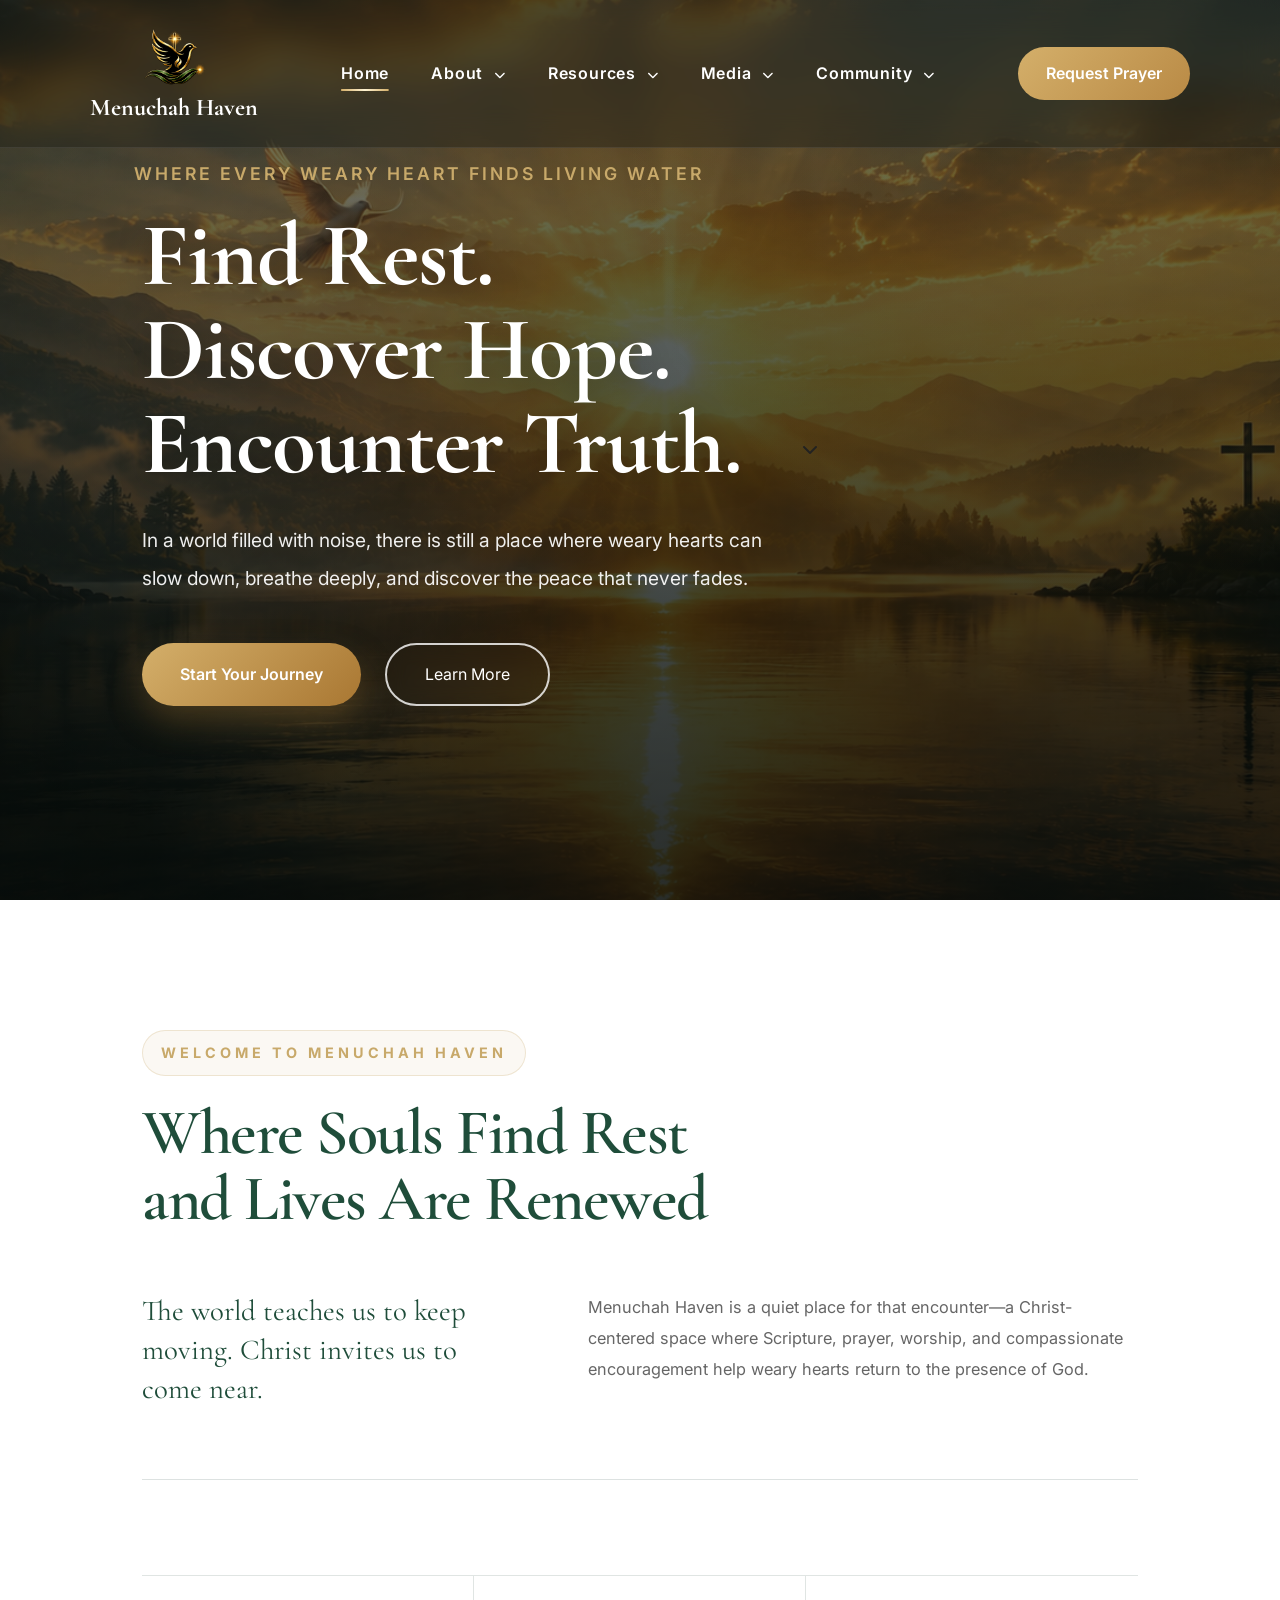
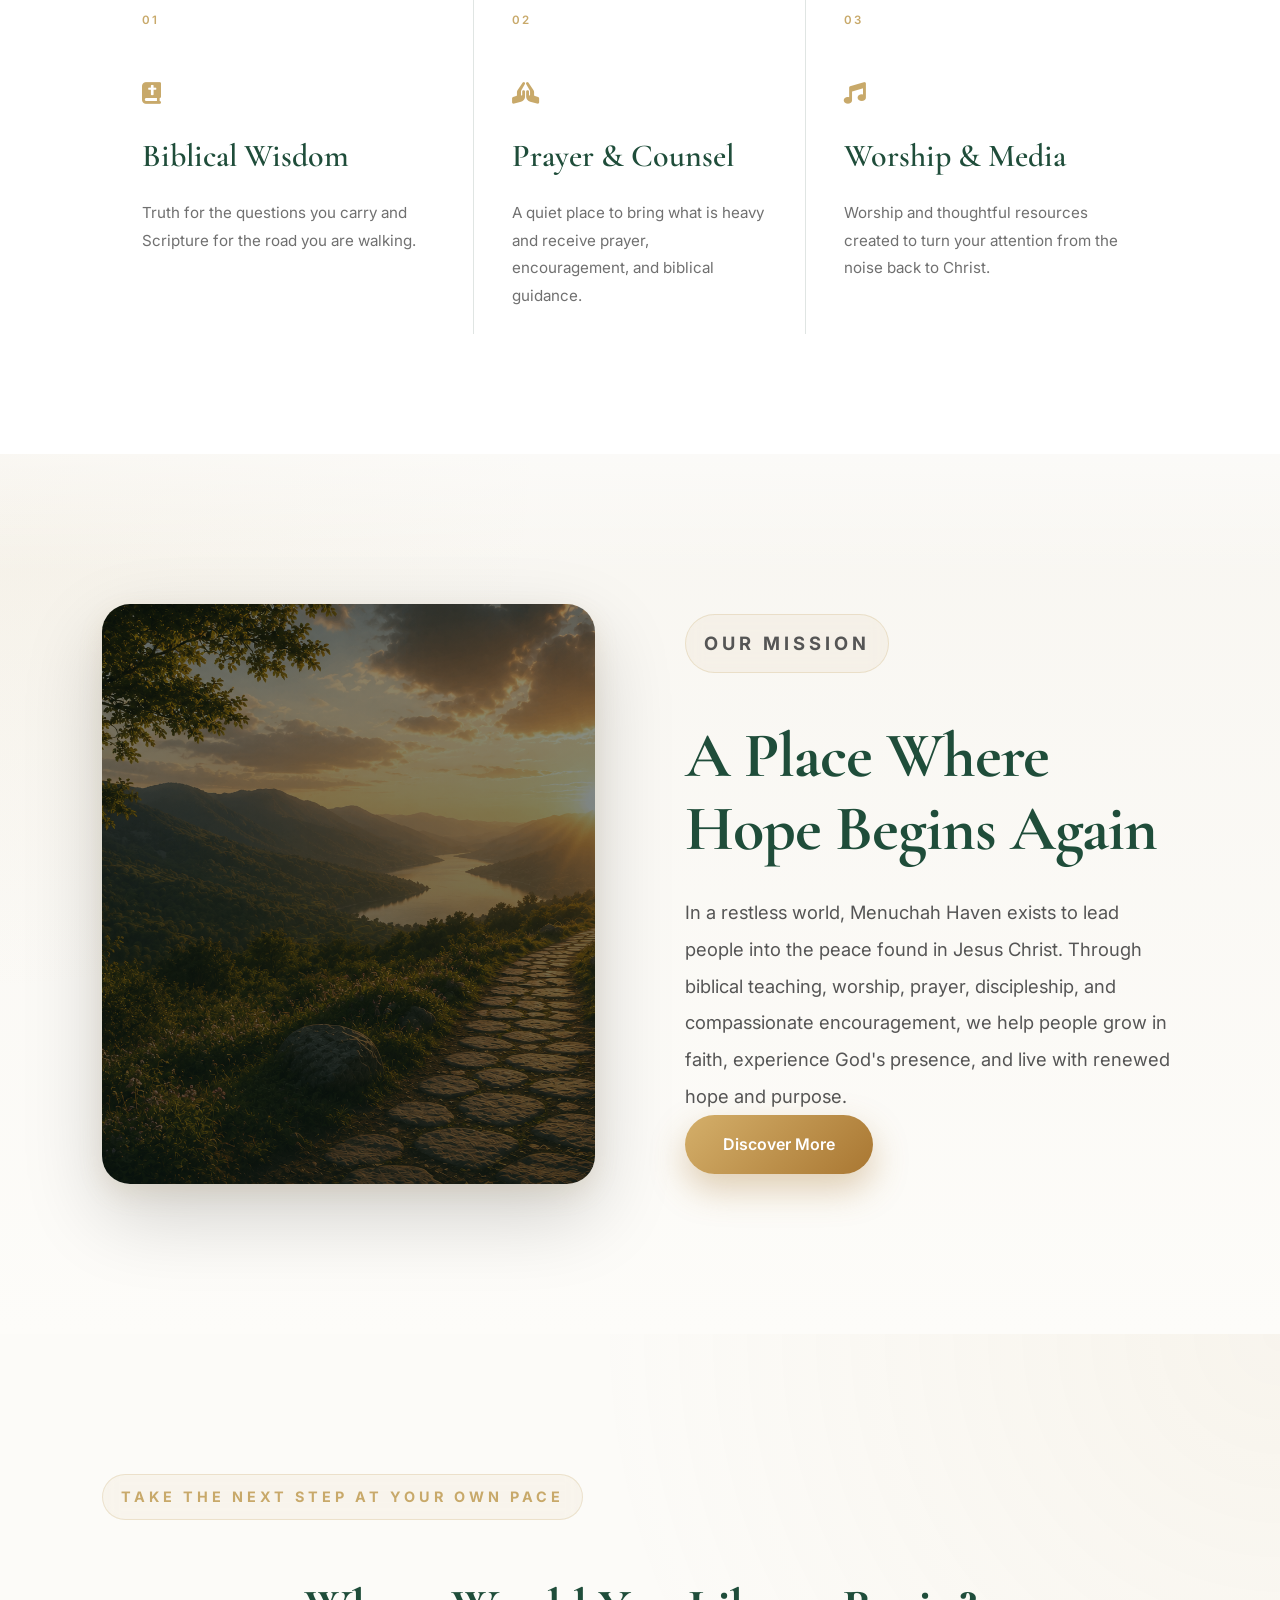
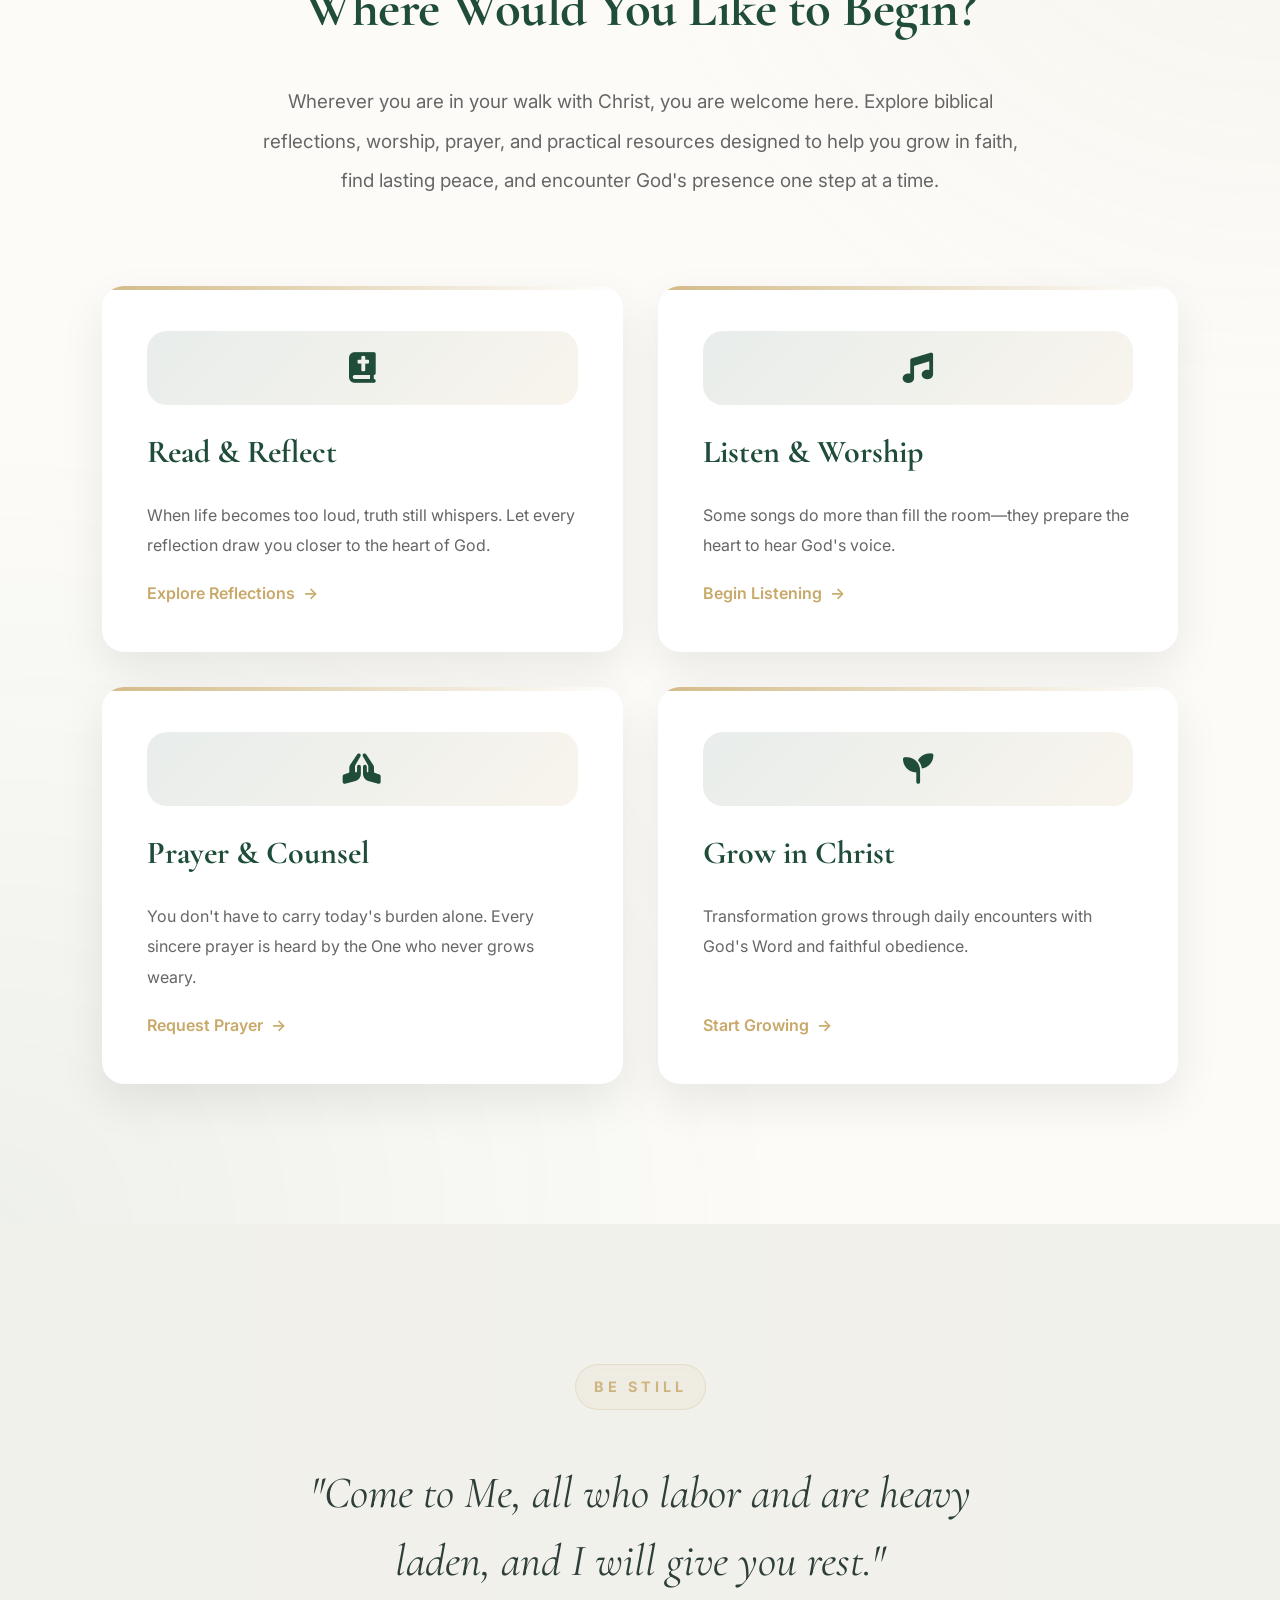
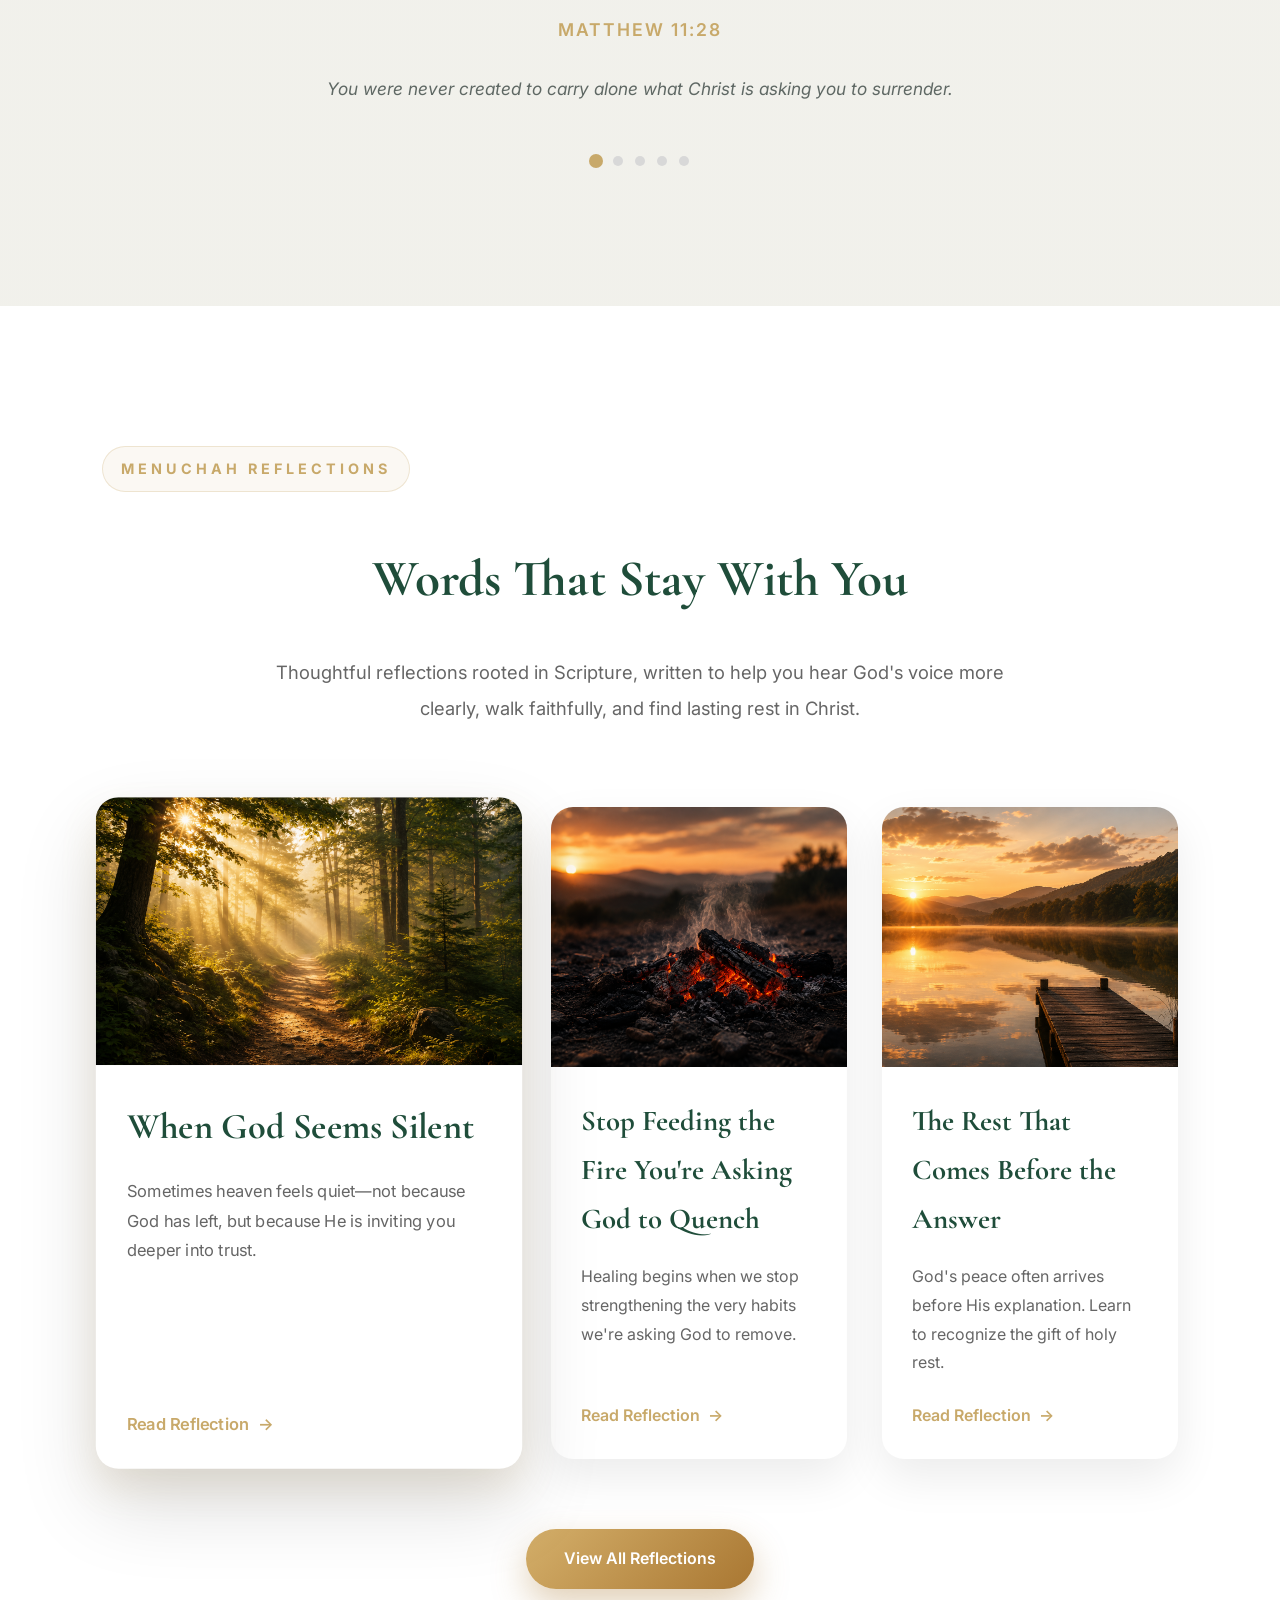
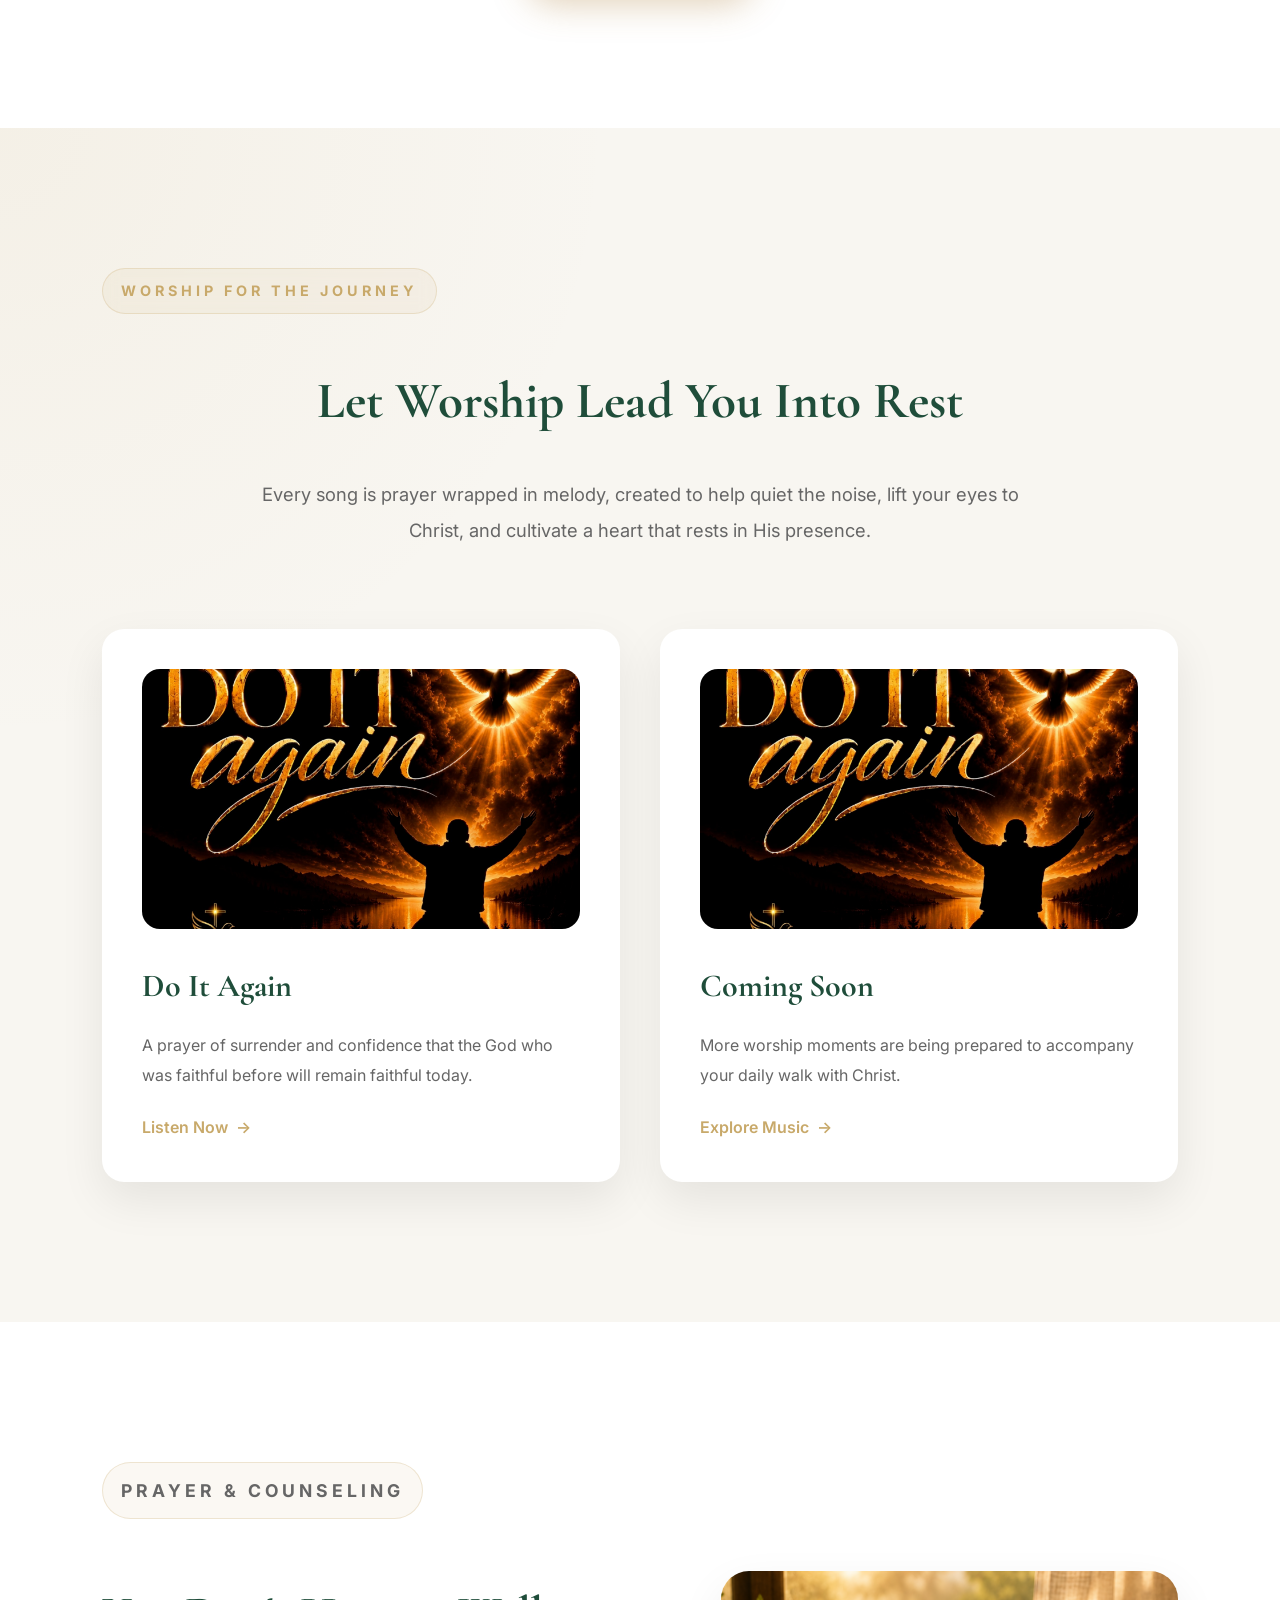
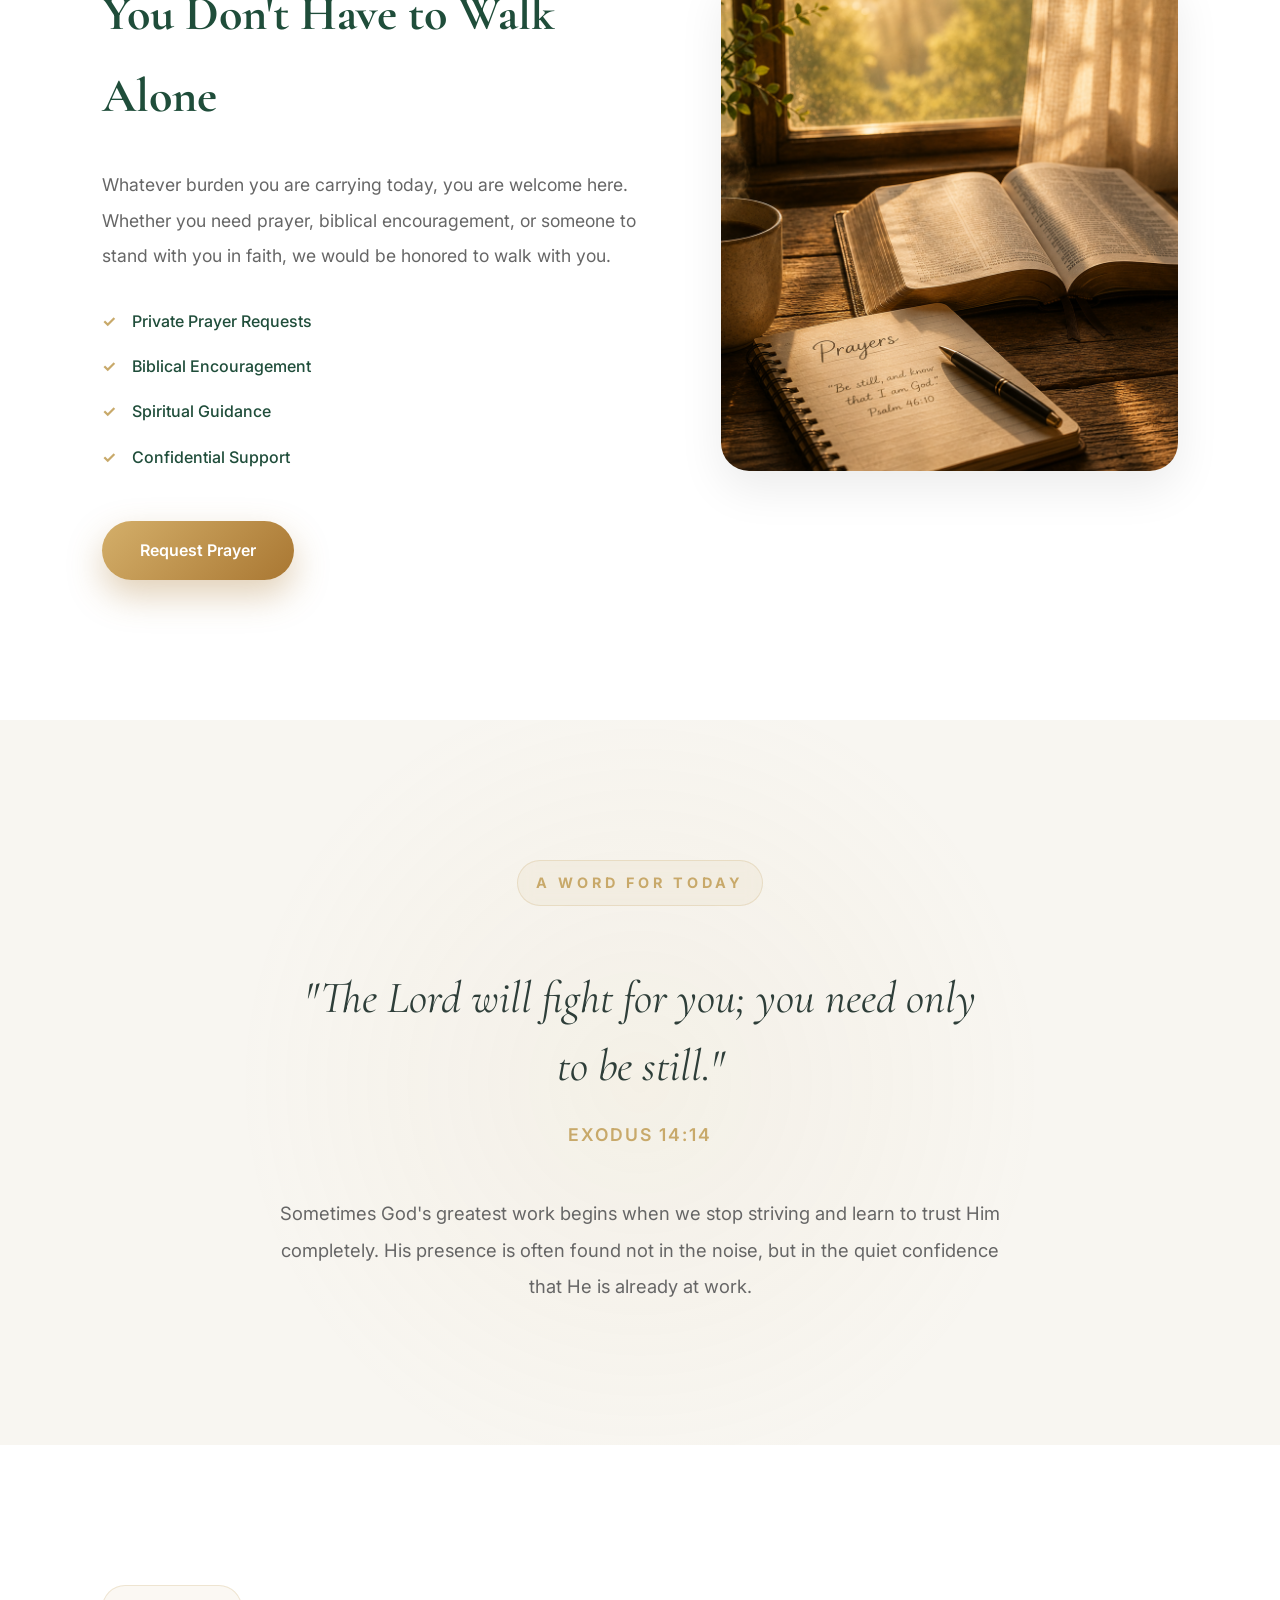
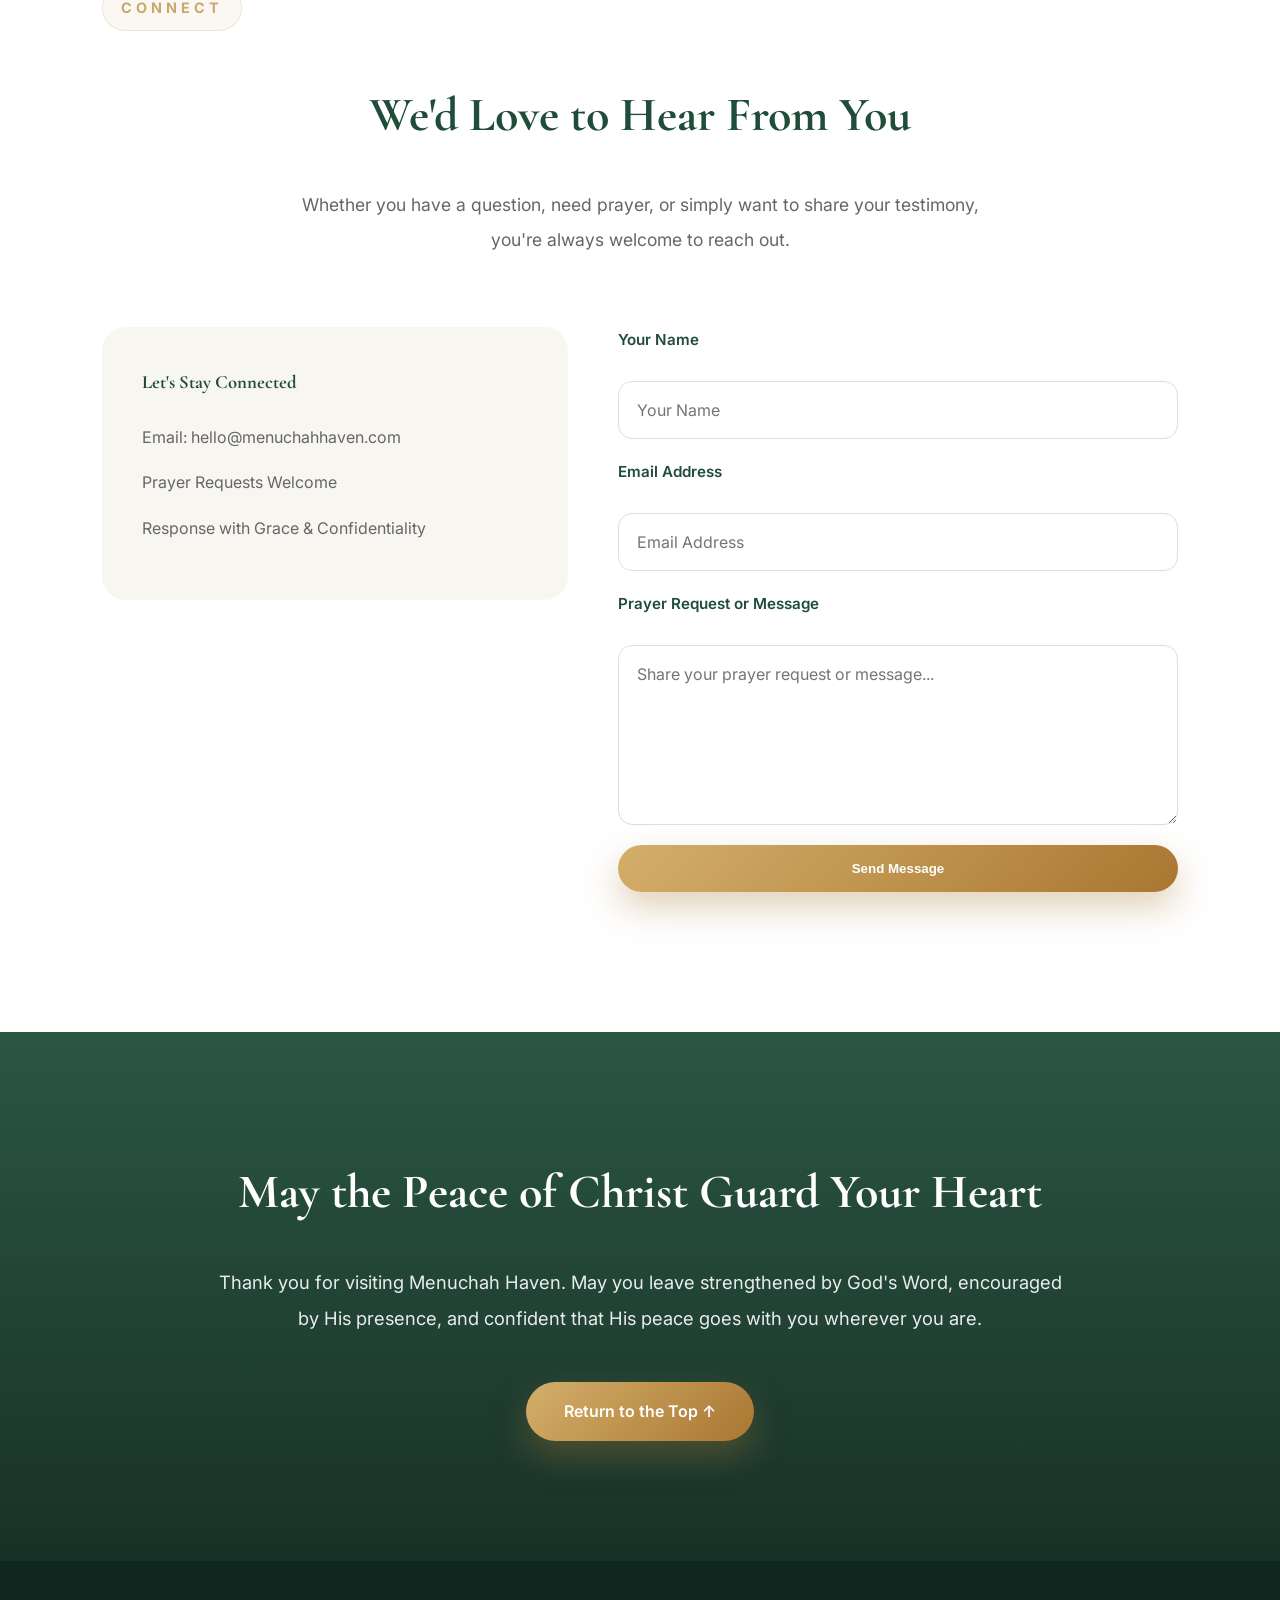
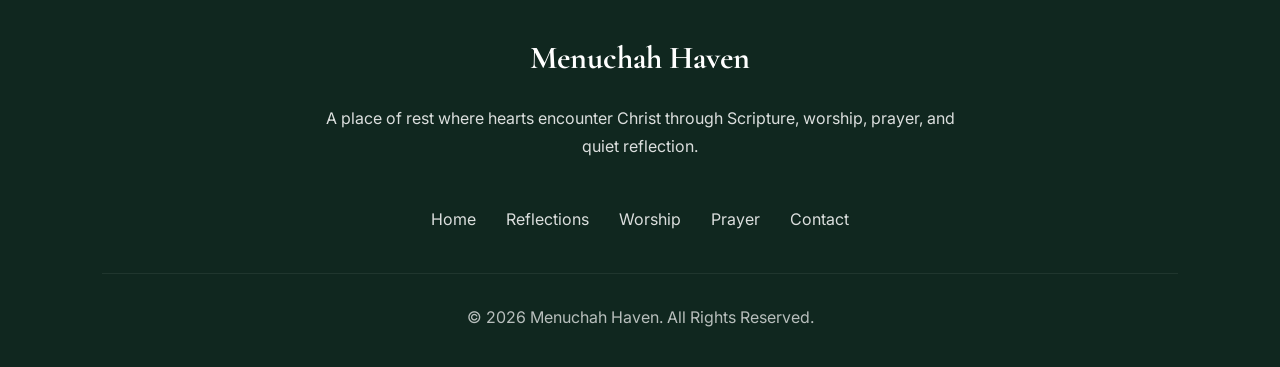
==== commit dc3325bc: "Complete Phase 2 accessibility and responsive repairs - Fix invalid HTML structure across all pages " ====
--- a/index.html
+++ b/index.html
@@ -32,7 +32,7 @@
     referrerpolicy="no-referrer">
     <!-- Stylesheets -->
     <link rel="stylesheet" href="css/style.css">
-    <link rel="icon" type="image/png" href="images/favicon.png">
+    <link rel="icon" type="image/png" href="images/logo.png">
     
 </head>
 
@@ -75,33 +75,33 @@
 
         <li class="dropdown">
 
-            <a href="about.html">
+            <a href="about.html" aria-haspopup="menu" aria-expanded="false">
                 About
-                <i class="fa-solid fa-chevron-down"></i>
+                <i class="fa-solid fa-chevron-down" aria-hidden="true"></i>
             </a>
 
-            <ul class="dropdown-menu">
-
-                <li>
-                    <a href="about.html#our-story">
+            <ul class="dropdown-menu" role="menu">
+
+                <li role="none">
+                    <a href="about.html#our-story" role="menuitem">
                         Our Story
                     </a>
                 </li>
 
-                <li>
-                    <a href="about.html#vision">
+                <li role="none">
+                    <a href="about.html#vision" role="menuitem">
                         Vision & Mission
                     </a>
                 </li>
 
-                <li>
-                    <a href="about.html#faith">
+                <li role="none">
+                    <a href="about.html#faith" role="menuitem">
                         Statement of Faith
                     </a>
                 </li>
 
-                <li>
-                    <a href="about.html#founder">
+                <li role="none">
+                    <a href="about.html#founder" role="menuitem">
                         Founder
                     </a>
                 </li>
@@ -114,27 +114,27 @@
 
         <li class="dropdown">
 
-            <a href="resources.html">
+            <a href="resources.html" aria-haspopup="menu" aria-expanded="false">
                 Resources
-                <i class="fa-solid fa-chevron-down"></i>
+                <i class="fa-solid fa-chevron-down" aria-hidden="true"></i>
             </a>
 
-            <ul class="dropdown-menu">
-
-                <li>
-                    <a href="resources.html#reflections">
+            <ul class="dropdown-menu" role="menu">
+
+                <li role="none">
+                    <a href="resources.html#reflections" role="menuitem">
                         Reflections
                     </a>
                 </li>
 
-                <li>
-                    <a href="resources.html#daily-word">
+                <li role="none">
+                    <a href="resources.html#daily-word" role="menuitem">
                         Daily Word
                     </a>
                 </li>
 
-                <li>
-                    <a href="resources.html#bible-studies">
+                <li role="none">
+                    <a href="resources.html#bible-studies" role="menuitem">
                         Bible Studies
                     </a>
                 </li>
@@ -147,27 +147,27 @@
 
         <li class="dropdown">
 
-            <a href="media.html">
+            <a href="media.html" aria-haspopup="menu" aria-expanded="false">
                 Media
-                <i class="fa-solid fa-chevron-down"></i>
+                <i class="fa-solid fa-chevron-down" aria-hidden="true"></i>
             </a>
 
-            <ul class="dropdown-menu">
-
-                <li>
-                    <a href="media.html#worship">
+            <ul class="dropdown-menu" role="menu">
+
+                <li role="none">
+                    <a href="media.html#worship" role="menuitem">
                         Worship
                     </a>
                 </li>
 
-                <li>
-                    <a href="media.html#messages">
+                <li role="none">
+                    <a href="media.html#messages" role="menuitem">
                         Messages
                     </a>
                 </li>
 
-                <li>
-                    <a href="media.html#podcast">
+                <li role="none">
+                    <a href="media.html#podcast" role="menuitem">
                         Podcast
                     </a>
                 </li>
@@ -180,27 +180,27 @@
 
         <li class="dropdown">
 
-            <a href="community.html">
+            <a href="community.html" aria-haspopup="menu" aria-expanded="false">
                 Community
-                <i class="fa-solid fa-chevron-down"></i>
+                <i class="fa-solid fa-chevron-down" aria-hidden="true"></i>
             </a>
 
-            <ul class="dropdown-menu">
-
-                <li>
-                    <a href="community.html#prayer">
+            <ul class="dropdown-menu" role="menu">
+
+                <li role="none">
+                    <a href="community.html#prayer" role="menuitem">
                         Prayer Requests
                     </a>
                 </li>
 
-                <li>
-                    <a href="community.html#testimonies">
+                <li role="none">
+                    <a href="community.html#testimonies" role="menuitem">
                         Testimonies
                     </a>
                 </li>
 
-                <li>
-                    <a href="community.html#contact">
+                <li role="none">
+                    <a href="community.html#contact" role="menuitem">
                         Contact
                     </a>
                 </li>
@@ -220,7 +220,7 @@
     aria-expanded="false"
     aria-controls="primary-navigation">
 
-    <i class="fa-solid fa-bars"></i>
+    <i class="fa-solid fa-bars" aria-hidden="true"></i>
 
 </button>
 
@@ -273,7 +273,7 @@
 <div class="scroll-indicator">
 
     <a href="#welcome">
-        <i class="fa-solid fa-chevron-down"></i>
+        <i class="fa-solid fa-chevron-down" aria-hidden="true"></i>
     </a>
 
 </div>
@@ -326,7 +326,7 @@
 
                 <div class="welcome-path-content">
 
-                    <i class="fa-solid fa-book-bible"></i>
+                    <i class="fa-solid fa-book-bible" aria-hidden="true"></i>
 
                     <h3>Biblical Wisdom</h3>
 
@@ -346,7 +346,7 @@
 
                 <div class="welcome-path-content">
 
-                    <i class="fa-solid fa-hands-praying"></i>
+                    <i class="fa-solid fa-hands-praying" aria-hidden="true"></i>
 
                     <h3>Prayer & Counsel</h3>
 
@@ -366,7 +366,8 @@
 
                 <div class="welcome-path-content">
 
-                    
+                    <i class="fa-solid fa-music" aria-hidden="true"></i>
+
                     <h3>Worship & Media</h3>
 
                     <p>
@@ -442,7 +443,8 @@
             <div class="journey-card">
 
                 <div class="journey-icon">
-                     </div>
+                    <i class="fa-solid fa-book-bible" aria-hidden="true"></i>
+                    </div>
 
                 <h3>Read & Reflect</h3>
 
@@ -462,7 +464,7 @@
             <div class="journey-card">
 
                 <div class="journey-icon">
-                    <i class="fa-solid fa-music"></i>
+                    <i class="fa-solid fa-music" aria-hidden="true"></i>
                 </div>
 
                 <h3>Listen & Worship</h3>
@@ -483,6 +485,7 @@
             <div class="journey-card">
 
                 <div class="journey-icon">
+                    <i class="fa-solid fa-hands-praying" aria-hidden="true"></i>
                     </div>
 
                 <h3>Prayer & Counsel</h3>
@@ -503,7 +506,7 @@
             <div class="journey-card">
 
                 <div class="journey-icon">
-                    <i class="fa-solid fa-seedling"></i>
+                    <i class="fa-solid fa-seedling" aria-hidden="true"></i>
                 </div>
 
                 <h3>Grow in Christ</h3>
@@ -555,7 +558,7 @@
 
       <div class="quote-dots" aria-label="Choose a Scripture">
 
-    <button type="button" class="active" aria-label="Scripture 1"></button>
+    <button type="button" class="active" aria-label="Scripture 1" aria-current="true"></button>
 
     <button type="button" aria-label="Scripture 2"></button>
 
@@ -595,7 +598,7 @@
 
                 <img
     src="images/reflection-1.png"
-    alt="When God Seems Silent"
+    alt="Reflection card: A serene scene depicting trust and quietness, representing spiritual patience when God seems silent"
     width="600"
     height="400"
     loading="lazy"
@@ -621,7 +624,7 @@
 
             <img
     src="images/reflection-2.png"
-    alt="Stop Feeding the Fire"
+    alt="Reflection card: Imagery illustrating the concept of personal responsibility in healing and breaking cycles"
     width="600"
     height="400"
     loading="lazy"
@@ -647,7 +650,7 @@
 
                 <img
     src="images/reflection-3.png"
-    alt="The Rest That Comes Before the Answer"
+    alt="Reflection card: Visual representation of spiritual rest and peace, depicting the calm that precedes divine resolution"
     width="600"
     height="400"
     loading="lazy"
@@ -989,7 +992,7 @@
 <!-- The next section will go here -->
  
 <button class="back-to-top" id="back-to-top" aria-label="Back to top">
-    <i class="fa-solid fa-arrow-up"></i>
+    <i class="fa-solid fa-arrow-up" aria-hidden="true"></i>
 </button>
 <script src="js/script.js"></script>
 </body>
--- a/css/style.css
+++ b/css/style.css
@@ -92,6 +92,47 @@
     top:20px;
 }
 
+/* ==========================================
+   ACCESSIBILITY: FOCUS VISIBLE STATES
+========================================== */
+
+/* Focus visible for all interactive elements */
+a:focus-visible,
+button:focus-visible,
+input:focus-visible,
+textarea:focus-visible,
+select:focus-visible {
+    outline: 3px solid var(--accent);
+    outline-offset: 2px;
+}
+
+/* Additional focus states for better visibility */
+.nav-links a:focus-visible,
+.primary-btn:focus-visible,
+.secondary-btn:focus-visible,
+.nav-button:focus-visible {
+    outline: 3px solid var(--accent);
+    outline-offset: 3px;
+}
+
+/* Dropdown links keyboard navigation */
+.dropdown-menu a:focus-visible {
+    outline: 3px solid var(--primary);
+    outline-offset: 2px;
+    background: rgba(31, 77, 58, .08);
+}
+
+/* Menu toggle button focus */
+.menu-toggle:focus-visible {
+    outline: 3px solid var(--accent);
+    outline-offset: 4px;
+}
+
+/* Back to top button focus */
+.back-to-top:focus-visible {
+    outline: 3px solid var(--accent);
+    outline-offset: 3px;
+}
 
 /* Images */
 
@@ -257,6 +298,17 @@
     font-weight:600;
 
     transition:.35s;
+
+    min-height: 44px;
+
+    display: inline-flex;
+
+    align-items: center;
+
+    border: none;
+
+    cursor: pointer;
+
 }
 
 .nav-button:hover{
@@ -354,12 +406,22 @@
 
     cursor:pointer;
 
+    min-width: 44px;
+
+    min-height: 44px;
+
+    padding: 8px;
+
+    align-items: center;
+
+    justify-content: center;
+
 }
 
 @media(max-width:992px){
 
     .menu-toggle{
-        display:block;
+        display:flex;
     }
 
     .nav-button{
@@ -447,11 +509,18 @@
     font-weight:600;
     box-shadow:0 15px 35px rgba(169,119,50,.35);
     transition:all .35s ease;
+    min-height: 44px;
+    border: none;
+    cursor: pointer;
 }
 
 .primary-btn:hover{
     transform:translateY(-4px);
     box-shadow:0 22px 45px rgba(0,0,0,.25);
+}
+
+.primary-btn:active {
+    transform:translateY(-1px);
 }
 
 .secondary-btn{
@@ -464,6 +533,9 @@
     border-radius:999px;
     backdrop-filter:blur(10px);
     transition:all .35s ease;
+    min-height: 44px;
+    background: none;
+    cursor: pointer;
 }
 
 .secondary-btn:hover{
@@ -1945,6 +2017,14 @@
 
 }
 
+.connect-form label {
+    display: block;
+    margin-bottom: 8px;
+    font-weight: 600;
+    color: var(--primary);
+    font-size: 0.95rem;
+}
+
 .connect-form input,
 .connect-form textarea{
 
@@ -1958,6 +2038,14 @@
 
     font-family:inherit;
 
+    transition: border-color .3s ease, box-shadow .3s ease;
+
+}
+
+.connect-form input:focus,
+.connect-form textarea:focus {
+    border-color: var(--accent);
+    box-shadow: 0 0 0 3px rgba(200, 169, 106, 0.15);
 }
 
 .connect-form textarea{
@@ -2744,4 +2832,960 @@
         line-height:1.75;
     }
 
-}+}
+
+/* ==========================================
+   ULTRA-SMALL MOBILE DEVICES (320px)
+========================================== */
+
+@media (max-width: 320px) {
+
+    /* Navigation adjustments */
+    .navbar {
+        padding: 14px 4%;
+    }
+
+    .logo img {
+        width: 60px;
+    }
+
+    .logo a {
+        font-size: 1.1rem;
+    }
+
+    /* Hero section */
+    .hero-content {
+        padding: 140px 16px 50px;
+    }
+
+    .hero-tagline {
+        font-size: 0.65rem;
+        letter-spacing: 1.2px;
+        margin-bottom: 14px;
+    }
+
+    .hero-content h1 {
+        font-size: clamp(2.2rem, 10vw, 3rem);
+        margin-bottom: 18px;
+    }
+
+    .hero-description {
+        font-size: 0.9rem;
+        line-height: 1.6;
+        margin-bottom: 24px;
+    }
+
+    .hero-buttons {
+        flex-direction: column;
+        gap: 10px;
+        margin-top: 20px;
+    }
+
+    .primary-btn,
+    .secondary-btn {
+        width: 100%;
+        padding: 12px 18px;
+        font-size: 0.9rem;
+    }
+
+    /* Section padding */
+    .about,
+    .mission,
+    .journey,
+    .still-moment,
+    .reflections,
+    .worship,
+    .prayer-section,
+    .daily-word,
+    .connect,
+    .leave-peace {
+        padding: 60px 16px;
+    }
+
+    /* Headings */
+    .about h2,
+    .mission-content h2,
+    .journey h2,
+    .reflections h2,
+    .worship h2,
+    .prayer-text h2,
+    .leave-peace h2,
+    .welcome-heading h2 {
+        font-size: clamp(1.8rem, 6vw, 2.4rem);
+        margin-bottom: 20px;
+    }
+
+    .section-tag {
+        font-size: 0.75rem;
+        padding: 8px 12px;
+    }
+
+    /* Feature grid and cards */
+    .feature-grid,
+    .journey-grid,
+    .reflection-grid,
+    .worship-grid {
+        grid-template-columns: 1fr;
+        gap: 16px;
+    }
+
+    .feature-card,
+    .journey-card,
+    .reflection-card,
+    .worship-card {
+        padding: 20px 16px;
+        border-radius: 14px;
+    }
+
+    .feature-icon {
+        width: 60px;
+        height: 60px;
+        font-size: 1.4rem;
+        margin-bottom: 15px;
+    }
+
+    .journey-icon {
+        height: 50px;
+        font-size: 1.4rem;
+        margin-bottom: 15px;
+    }
+
+    /* Form fields */
+    .connect-form input,
+    .connect-form textarea {
+        padding: 14px;
+        font-size: 16px;
+    }
+
+    .connect-form label {
+        font-size: 0.85rem;
+        margin-bottom: 6px;
+    }
+
+    .connect-form textarea {
+        min-height: 140px;
+    }
+
+    /* Back to top button */
+    .back-to-top {
+        right: 12px;
+        bottom: 12px;
+        width: 46px;
+        height: 46px;
+        font-size: 0.85rem;
+    }
+
+    /* Quote dots */
+    .quote-dots {
+        gap: 8px;
+        margin-top: 30px;
+    }
+
+    .quote-dots button {
+        width: 8px;
+        height: 8px;
+    }
+
+    /* Mission grid */
+    .mission-grid {
+        gap: 30px;
+    }
+
+    .mission-image {
+        height: 280px;
+    }
+
+    /* Prayer content */
+    .prayer-content {
+        gap: 30px;
+    }
+
+    .prayer-image {
+        height: 280px;
+    }
+
+    /* Connect grid */
+    .connect-grid {
+        gap: 30px;
+    }
+
+    .connect-info {
+        padding: 24px;
+    }
+
+    /* Footer */
+    .footer {
+        padding: 50px 16px 25px;
+    }
+
+    .footer-brand h3 {
+        font-size: 1.5rem;
+    }
+
+    .footer-links {
+        gap: 16px;
+        flex-direction: column;
+    }
+
+    /* Focus and touch targets */
+    button,
+    a[role="button"] {
+        min-height: 44px;
+    }
+
+    /* Reflections card image */
+    .reflection-card img {
+        height: 180px;
+    }
+
+    /* Album cover */
+    .album-cover {
+        height: 180px;
+        margin-bottom: 20px;
+    }
+
+}
+/* ==========================================
+   DESKTOP DROPDOWN — KEYBOARD & JS STATES
+========================================== */
+
+@media (min-width: 993px) {
+
+    .dropdown:focus-within > .dropdown-menu,
+    .dropdown.open > .dropdown-menu {
+        opacity: 1;
+        visibility: visible;
+        transform: translateY(0);
+    }
+
+    .dropdown:focus-within > a i,
+    .dropdown.open > a i {
+        transform: rotate(180deg);
+    }
+
+}
+
+/* ==========================================
+   SUBPAGE HEROES (CONTACT / PRIVACY / TERMS / 404)
+========================================== */
+
+.contact-hero,
+.privacy-hero,
+.terms-hero,
+.error-hero {
+    position: relative;
+    min-height: 62vh;
+    display: flex;
+    align-items: center;
+    justify-content: center;
+    text-align: center;
+    padding: 160px 20px 90px;
+    color: #fff;
+    overflow: hidden;
+    background:
+        linear-gradient(rgba(10,20,16,.68), rgba(10,20,16,.78)),
+        url("../images/hero.png") center/cover no-repeat;
+}
+
+.contact-hero::after,
+.privacy-hero::after,
+.terms-hero::after,
+.error-hero::after {
+    content: "";
+    position: absolute;
+    left: 0;
+    right: 0;
+    bottom: 0;
+    height: 120px;
+    background: linear-gradient(to bottom, transparent, var(--background));
+    pointer-events: none;
+}
+
+.contact-hero .container,
+.privacy-hero .container,
+.terms-hero .container,
+.error-hero .container {
+    max-width: 850px;
+    position: relative;
+    z-index: 2;
+}
+
+.contact-hero h1,
+.privacy-hero h1,
+.terms-hero h1 {
+    font-family: var(--heading-font);
+    font-size: clamp(2.8rem, 6vw, 4.2rem);
+    line-height: 1.1;
+    letter-spacing: -1px;
+    margin-bottom: 24px;
+    color: #fff;
+}
+
+.contact-hero .section-tag,
+.privacy-hero .section-tag,
+.terms-hero .section-tag,
+.error-hero .section-tag {
+    background: rgba(255,255,255,.08);
+    border-color: rgba(255,255,255,.25);
+    color: #D9BE84;
+}
+
+.page-intro {
+    font-size: 1.15rem;
+    line-height: 2;
+    color: rgba(255,255,255,.92);
+    max-width: 720px;
+    margin: 0 auto;
+}
+
+/* 404 ERROR PAGE */
+
+.error-code {
+    font-family: var(--heading-font);
+    font-size: clamp(6rem, 18vw, 11rem);
+    line-height: 1;
+    letter-spacing: 4px;
+    color: var(--accent);
+    text-shadow: 0 12px 45px rgba(0,0,0,.4);
+    margin: 10px 0 6px;
+}
+
+.error-hero h2 {
+    font-family: var(--heading-font);
+    font-size: clamp(2rem, 4.5vw, 3rem);
+    color: #fff;
+    margin-bottom: 24px;
+}
+
+.error-hero .primary-btn,
+.error-links,
+.error-explore,
+.error-cta {
+    position: relative;
+    z-index: 2;
+}
+
+.error-scripture {
+    padding: 110px 8%;
+    text-align: center;
+    background:
+        radial-gradient(circle at center, rgba(200,169,106,.08), transparent 55%),
+        var(--background);
+}
+
+.error-scripture blockquote {
+    font-family: var(--heading-font);
+    font-style: italic;
+    font-size: clamp(1.6rem, 3.4vw, 2.4rem);
+    line-height: 1.6;
+    color: #2E3E39;
+    max-width: 800px;
+    margin: 0 auto 24px;
+}
+
+.error-scripture cite {
+    color: var(--accent);
+    font-style: normal;
+    font-weight: 600;
+    letter-spacing: 2px;
+    text-transform: uppercase;
+    font-size: 1rem;
+}
+
+.error-links {
+    padding: 110px 8%;
+    background: #fff;
+}
+
+.error-links .container,
+.error-explore .container,
+.error-cta .container {
+    max-width: 1150px;
+    margin: auto;
+}
+
+.error-links h2,
+.error-explore h2,
+.error-cta h2 {
+    font-family: var(--heading-font);
+    font-size: clamp(2.2rem, 4.5vw, 3.1rem);
+    color: var(--primary);
+    text-align: center;
+    margin: 16px 0 30px;
+}
+
+.error-explore {
+    padding: 110px 8%;
+    background: var(--background);
+    text-align: center;
+}
+
+.error-encouragement {
+    padding: 100px 8%;
+    background: #fff;
+    text-align: center;
+}
+
+.error-encouragement blockquote {
+    font-family: var(--heading-font);
+    font-style: italic;
+    font-size: clamp(1.3rem, 2.6vw, 1.7rem);
+    line-height: 1.9;
+    color: #555;
+    max-width: 780px;
+    margin: auto;
+    padding-left: 28px;
+    border-left: 3px solid var(--accent);
+    text-align: left;
+}
+
+.error-cta {
+    padding: 120px 8%;
+    text-align: center;
+    color: #fff;
+    background: linear-gradient(rgba(31,77,58,.96), rgba(20,45,35,.98));
+}
+
+.error-cta h2 {
+    font-family: var(--heading-font);
+    font-size: clamp(2.2rem, 4.5vw, 3rem);
+    margin-bottom: 26px;
+}
+
+.error-cta .page-intro {
+    margin-bottom: 40px;
+}
+
+/* ==========================================
+   SUBPAGE SECTIONS (PRIVACY / TERMS)
+========================================== */
+
+.privacy-hero + .privacy-section,
+.privacy-section,
+.terms-section {
+    padding: 90px 8%;
+}
+
+.privacy-section,
+.terms-section {
+    background: transparent;
+}
+
+.privacy-section:nth-of-type(odd),
+.terms-section:nth-of-type(odd) {
+    background: #fff;
+}
+
+.privacy-section .container,
+.terms-section .container {
+    max-width: 900px;
+    margin: auto;
+}
+
+.privacy-section h2,
+.terms-section h2 {
+    font-family: var(--heading-font);
+    font-size: clamp(2rem, 4vw, 2.8rem);
+    color: var(--primary);
+    margin-bottom: 26px;
+    line-height: 1.2;
+}
+
+.privacy-section p,
+.terms-section p {
+    color: #555;
+    font-size: 1.08rem;
+    line-height: 2;
+}
+
+.privacy-list,
+.terms-list {
+    list-style: none;
+    padding: 0;
+    margin: 10px 0 0;
+}
+
+.privacy-list li,
+.terms-list li {
+    position: relative;
+    padding-left: 34px;
+    margin-bottom: 18px;
+    color: #555;
+    font-size: 1.05rem;
+    line-height: 1.8;
+}
+
+.privacy-list li::before,
+.terms-list li::before {
+    content: "✓";
+    position: absolute;
+    left: 0;
+    color: var(--accent);
+    font-weight: bold;
+}
+
+.last-updated {
+    text-align: center;
+    color: #777;
+    font-size: 1rem;
+    letter-spacing: .5px;
+}
+
+/* PRIVACY / ERROR CARD GRID */
+
+.privacy-grid {
+    display: grid;
+    grid-template-columns: repeat(auto-fit, minmax(250px, 1fr));
+    gap: 34px;
+    margin-top: 55px;
+}
+
+.privacy-card {
+    background: #fff;
+    border-radius: var(--radius-md);
+    padding: 36px 30px;
+    text-align: center;
+    box-shadow: var(--shadow-sm);
+    transition: var(--transition-fast);
+}
+
+.privacy-card:hover {
+    transform: translateY(-8px);
+    box-shadow: 0 26px 55px rgba(0,0,0,.12);
+}
+
+.privacy-card i {
+    display: inline-flex;
+    align-items: center;
+    justify-content: center;
+    width: 70px;
+    height: 70px;
+    margin-bottom: 22px;
+    border-radius: 50%;
+    font-size: 1.6rem;
+    color: var(--primary);
+    background: linear-gradient(135deg, rgba(31,77,58,.12), rgba(200,169,106,.18));
+}
+
+.privacy-card h3 {
+    font-family: var(--heading-font);
+    font-size: 1.4rem;
+    color: var(--primary);
+    margin-bottom: 14px;
+}
+
+.privacy-card p {
+    color: #666;
+    line-height: 1.8;
+    font-size: 1rem;
+    margin-bottom: 18px;
+}
+
+.privacy-card a {
+    color: var(--accent);
+    font-weight: 600;
+}
+
+.privacy-card a:hover {
+    text-decoration: underline;
+}
+
+/* ==========================================
+   CONTACT PAGE
+========================================== */
+
+.contact-options {
+    padding: 110px 8%;
+    background: #fff;
+}
+
+.contact-options .container,
+.contact-form-section .container,
+.before-contact .container,
+.faq .container,
+.contact-closing .container {
+    max-width: 1150px;
+    margin: auto;
+}
+
+.contact-options h2,
+.contact-form-section h2,
+.before-contact h2,
+.faq h2,
+.contact-closing h2 {
+    font-family: var(--heading-font);
+    font-size: clamp(2.2rem, 4.5vw, 3rem);
+    color: var(--primary);
+    margin: 14px 0 34px;
+    line-height: 1.2;
+}
+
+.contact-grid {
+    display: grid;
+    grid-template-columns: repeat(auto-fit, minmax(250px, 1fr));
+    gap: 34px;
+    margin-top: 50px;
+}
+
+.contact-card {
+    background: var(--background);
+    border-radius: var(--radius-md);
+    padding: 38px 30px;
+    text-align: center;
+    box-shadow: var(--shadow-sm);
+    transition: var(--transition-fast);
+}
+
+.contact-card:hover {
+    transform: translateY(-8px);
+    box-shadow: 0 26px 55px rgba(0,0,0,.12);
+}
+
+.contact-card h3 {
+    font-family: var(--heading-font);
+    font-size: 1.4rem;
+    color: var(--primary);
+    margin-bottom: 14px;
+}
+
+.contact-card p {
+    color: #666;
+    line-height: 1.8;
+    font-size: 1rem;
+}
+
+.contact-form-section {
+    padding: 110px 8%;
+    background:
+        radial-gradient(circle at top right, rgba(200,169,106,.08), transparent 40%),
+        var(--background);
+}
+
+.contact-form {
+    max-width: 760px;
+    margin: auto;
+    display: flex;
+    flex-direction: column;
+    background: #fff;
+    padding: 48px 44px;
+    border-radius: var(--radius-lg);
+    box-shadow: var(--shadow-md);
+    gap: 6px;
+}
+
+.contact-form label {
+    display: block;
+    margin: 14px 0 8px;
+    font-weight: 600;
+    color: var(--primary);
+    font-size: .95rem;
+}
+
+.contact-form input,
+.contact-form textarea {
+    padding: 16px 18px;
+    border: 1px solid #ddd;
+    border-radius: 14px;
+    font-size: 1rem;
+    font-family: inherit;
+    transition: border-color .3s ease, box-shadow .3s ease;
+}
+
+.contact-form input:focus,
+.contact-form textarea:focus {
+    border-color: var(--accent);
+    box-shadow: 0 0 0 3px rgba(200,169,106,.15);
+}
+
+.contact-form textarea {
+    resize: vertical;
+    min-height: 170px;
+}
+
+.contact-form .primary-btn {
+    margin-top: 26px;
+}
+
+.before-contact {
+    padding: 110px 8%;
+    background: #fff;
+}
+
+.info-grid {
+    display: grid;
+    grid-template-columns: repeat(auto-fit, minmax(250px, 1fr));
+    gap: 34px;
+    margin-top: 50px;
+}
+
+.info-card {
+    background: var(--background);
+    border-radius: var(--radius-md);
+    padding: 36px 30px;
+    box-shadow: var(--shadow-sm);
+    transition: var(--transition-fast);
+}
+
+.info-card:hover {
+    transform: translateY(-8px);
+    box-shadow: 0 26px 55px rgba(0,0,0,.12);
+}
+
+.info-card i {
+    display: inline-flex;
+    align-items: center;
+    justify-content: center;
+    width: 64px;
+    height: 64px;
+    margin-bottom: 20px;
+    border-radius: 50%;
+    font-size: 1.4rem;
+    color: var(--primary);
+    background: linear-gradient(135deg, rgba(31,77,58,.12), rgba(200,169,106,.18));
+}
+
+.info-card h3 {
+    font-family: var(--heading-font);
+    font-size: 1.35rem;
+    color: var(--primary);
+    margin-bottom: 12px;
+}
+
+.info-card p {
+    color: #666;
+    line-height: 1.8;
+    font-size: 1rem;
+}
+
+.faq {
+    padding: 110px 8%;
+    background: var(--background);
+}
+
+.faq-list {
+    max-width: 820px;
+    margin: 30px auto 0;
+}
+
+.faq-item {
+    background: #fff;
+    border-radius: 18px;
+    padding: 30px 34px;
+    margin-bottom: 22px;
+    box-shadow: var(--shadow-sm);
+    border-left: 4px solid var(--accent);
+}
+
+.faq-item h3 {
+    font-family: var(--heading-font);
+    font-size: 1.35rem;
+    color: var(--primary);
+    margin-bottom: 12px;
+}
+
+.faq-item p {
+    color: #666;
+    line-height: 1.85;
+    font-size: 1rem;
+}
+
+.contact-closing {
+    padding: 120px 8%;
+    text-align: center;
+    color: #fff;
+    background: linear-gradient(rgba(31,77,58,.96), rgba(20,45,35,.98));
+}
+
+.contact-closing h2 {
+    font-family: var(--heading-font);
+    font-size: clamp(2.2rem, 4.5vw, 3rem);
+    margin-bottom: 26px;
+}
+
+.contact-closing .closing-text {
+    color: rgba(255,255,255,.9);
+    font-size: 1.1rem;
+    line-height: 2;
+    max-width: 760px;
+    margin: 0 auto 40px;
+}
+
+/* ==========================================
+   MEDIA & COMMUNITY PAGE SECTIONS
+========================================== */
+
+.messages,
+.featured-video,
+.coming-soon {
+    padding: 110px 8%;
+}
+
+.messages {
+    background: #fff;
+}
+
+.featured-video {
+    background:
+        radial-gradient(circle at top left, rgba(200,169,106,.08), transparent 40%),
+        var(--background);
+}
+
+.coming-soon {
+    background: #fff;
+}
+
+.messages h2,
+.featured-video h2,
+.coming-soon h2 {
+    font-family: var(--heading-font);
+    font-size: clamp(2.2rem, 4.5vw, 3rem);
+    color: var(--primary);
+    margin: 14px 0 28px;
+    line-height: 1.2;
+}
+
+.video-placeholder {
+    max-width: 860px;
+    margin: 55px auto 0;
+    padding: 90px 40px;
+    text-align: center;
+    border-radius: var(--radius-lg);
+    color: #fff;
+    background:
+        linear-gradient(rgba(12,25,20,.82), rgba(12,25,20,.9)),
+        url("../images/hero.png") center/cover no-repeat;
+    box-shadow: var(--shadow-lg);
+}
+
+.video-placeholder i {
+    font-size: 3.4rem;
+    color: var(--accent);
+    margin-bottom: 24px;
+}
+
+.video-placeholder h3 {
+    font-family: var(--heading-font);
+    font-size: 1.9rem;
+    margin-bottom: 14px;
+}
+
+.video-placeholder p {
+    color: rgba(255,255,255,.85);
+    max-width: 560px;
+    margin: auto;
+    line-height: 1.9;
+}
+
+/* RESOURCES PAGE HERO TAG */
+
+.hero-tag {
+    color: #D9BE84;
+    font-size: 1.05rem;
+    font-weight: 600;
+    letter-spacing: 3px;
+    text-transform: uppercase;
+    margin-bottom: 20px;
+}
+
+/* ==========================================
+   SUBPAGE RESPONSIVE
+========================================== */
+
+@media (max-width: 900px) {
+
+    .contact-hero,
+    .privacy-hero,
+    .terms-hero,
+    .error-hero {
+        padding: 140px 24px 70px;
+        min-height: 52vh;
+    }
+
+    .privacy-section,
+    .terms-section,
+    .contact-options,
+    .contact-form-section,
+    .before-contact,
+    .faq,
+    .error-links,
+    .error-explore,
+    .error-scripture,
+    .error-encouragement,
+    .messages,
+    .featured-video,
+    .coming-soon {
+        padding: 80px 6%;
+    }
+
+    .contact-form {
+        padding: 36px 26px;
+    }
+
+}
+
+@media (max-width: 600px) {
+
+    .contact-hero,
+    .privacy-hero,
+    .terms-hero,
+    .error-hero {
+        padding: 130px 18px 60px;
+    }
+
+    .privacy-section,
+    .terms-section,
+    .contact-options,
+    .contact-form-section,
+    .before-contact,
+    .faq,
+    .error-links,
+    .error-explore,
+    .error-scripture,
+    .error-encouragement,
+    .error-cta,
+    .messages,
+    .featured-video,
+    .coming-soon {
+        padding: 62px 20px;
+    }
+
+    .contact-form {
+        padding: 28px 20px;
+        border-radius: 20px;
+    }
+
+    .faq-item {
+        padding: 24px 22px;
+    }
+
+    .video-placeholder {
+        padding: 60px 22px;
+    }
+
+    .video-placeholder i {
+        font-size: 2.6rem;
+    }
+
+    .hero-tag {
+        font-size: .78rem;
+        letter-spacing: 2px;
+    }
+
+}
+
+@media (max-width: 320px) {
+
+    .contact-form input,
+    .contact-form textarea {
+        font-size: 16px;
+        padding: 13px 14px;
+    }
+
+    .privacy-grid,
+    .contact-grid,
+    .info-grid,
+    .feature-grid {
+        grid-template-columns: 1fr;
+    }
+
+}
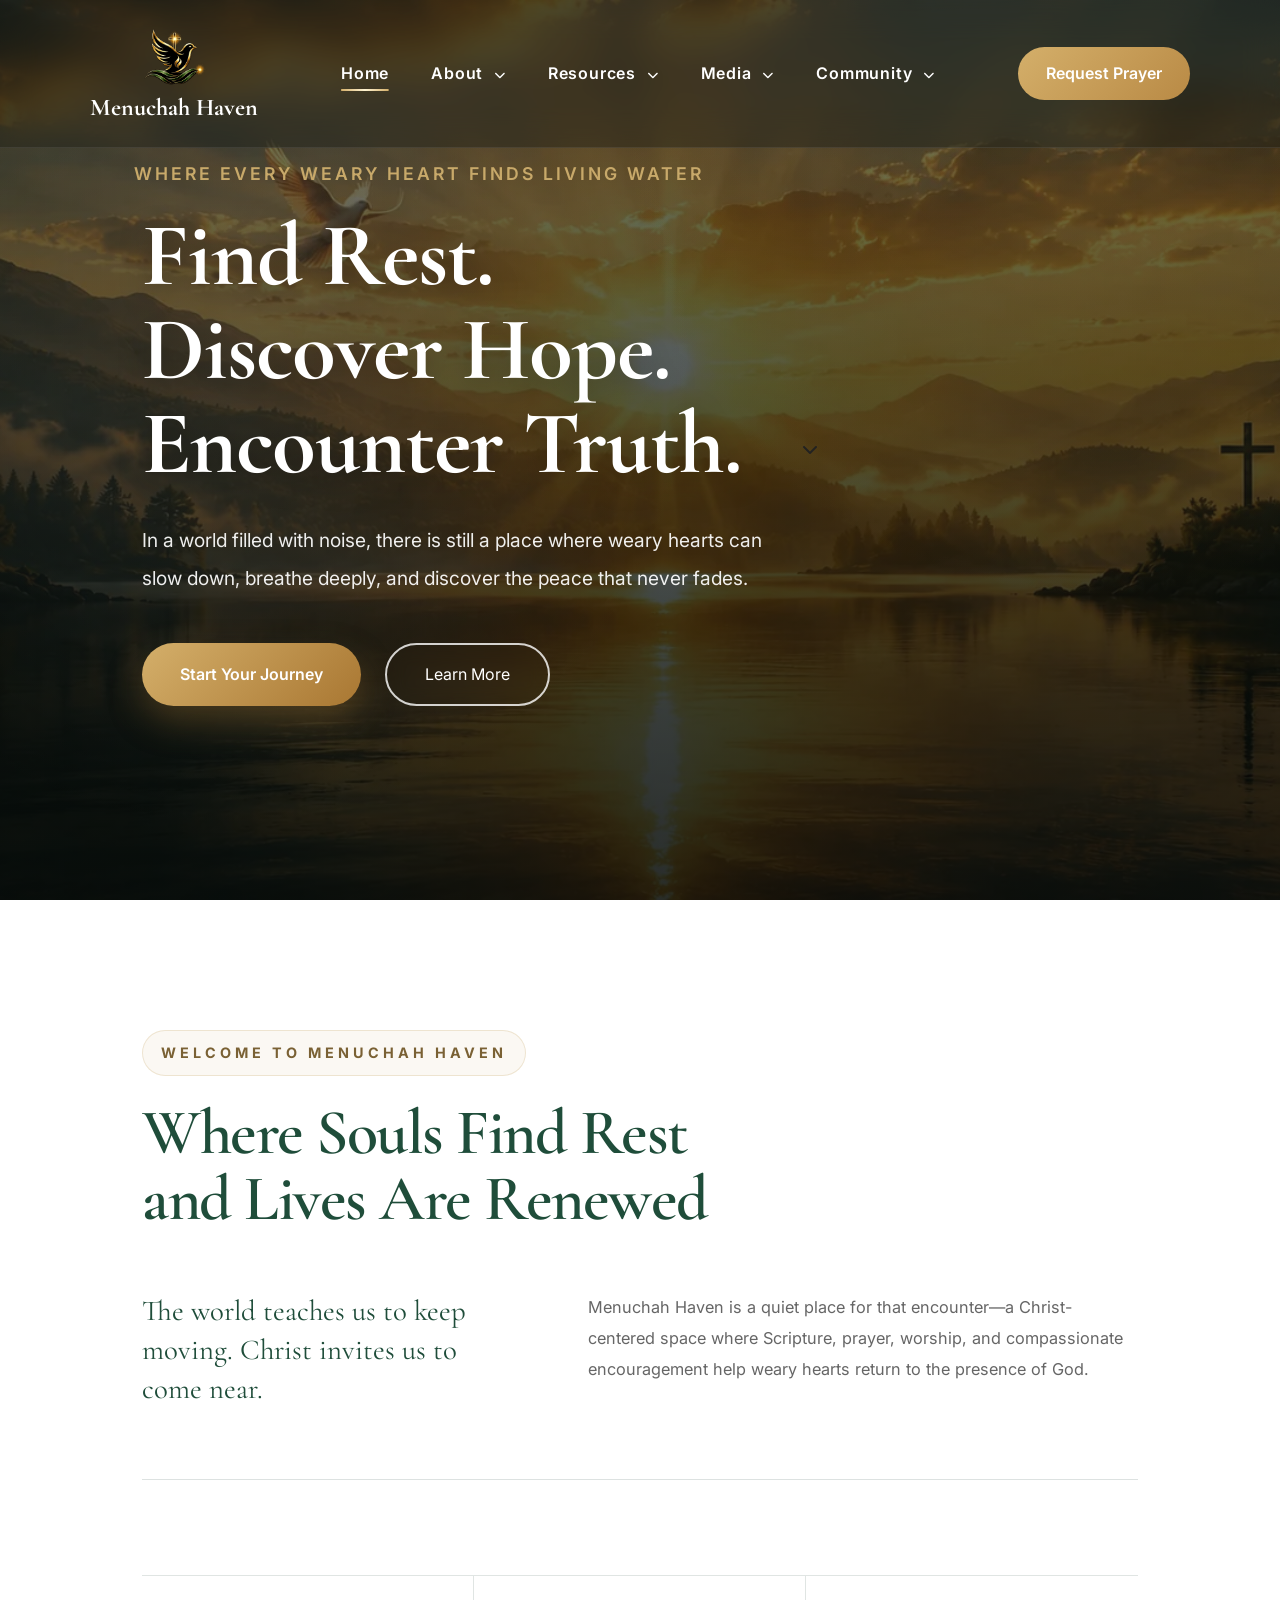
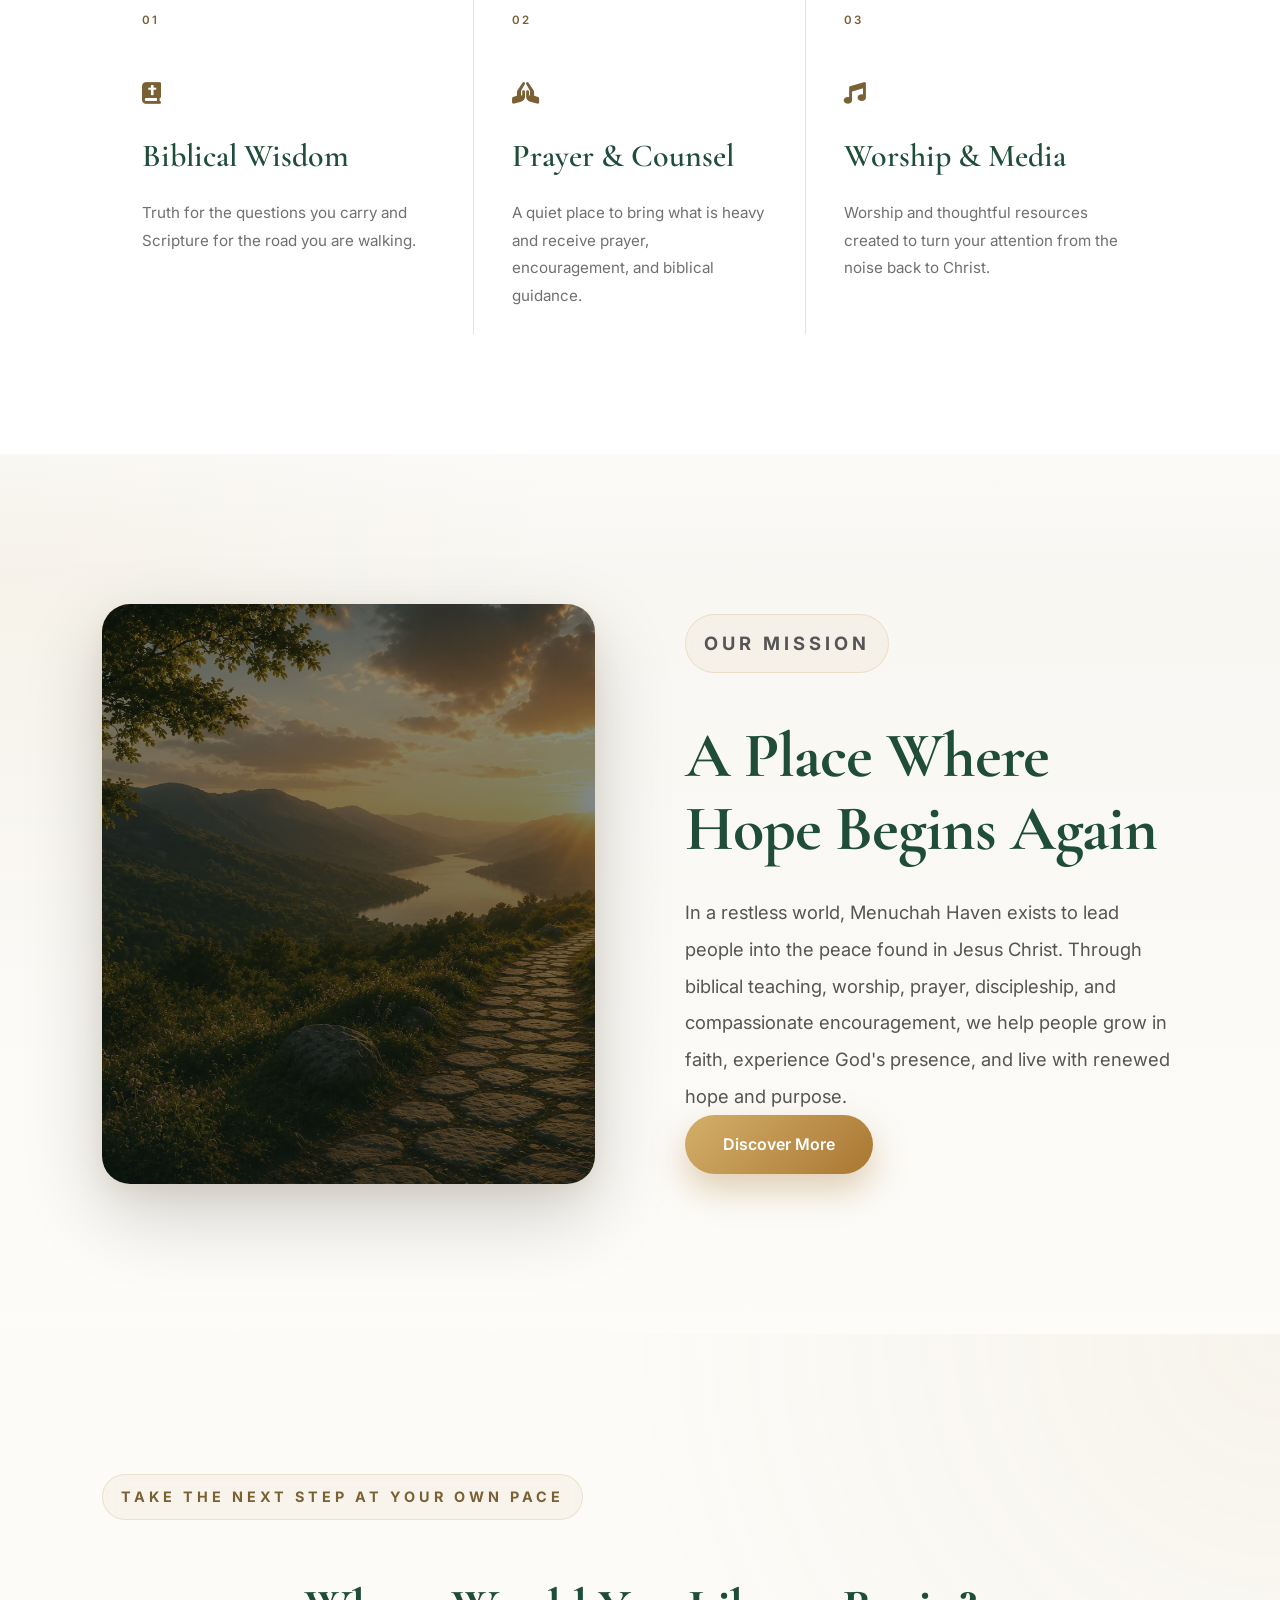
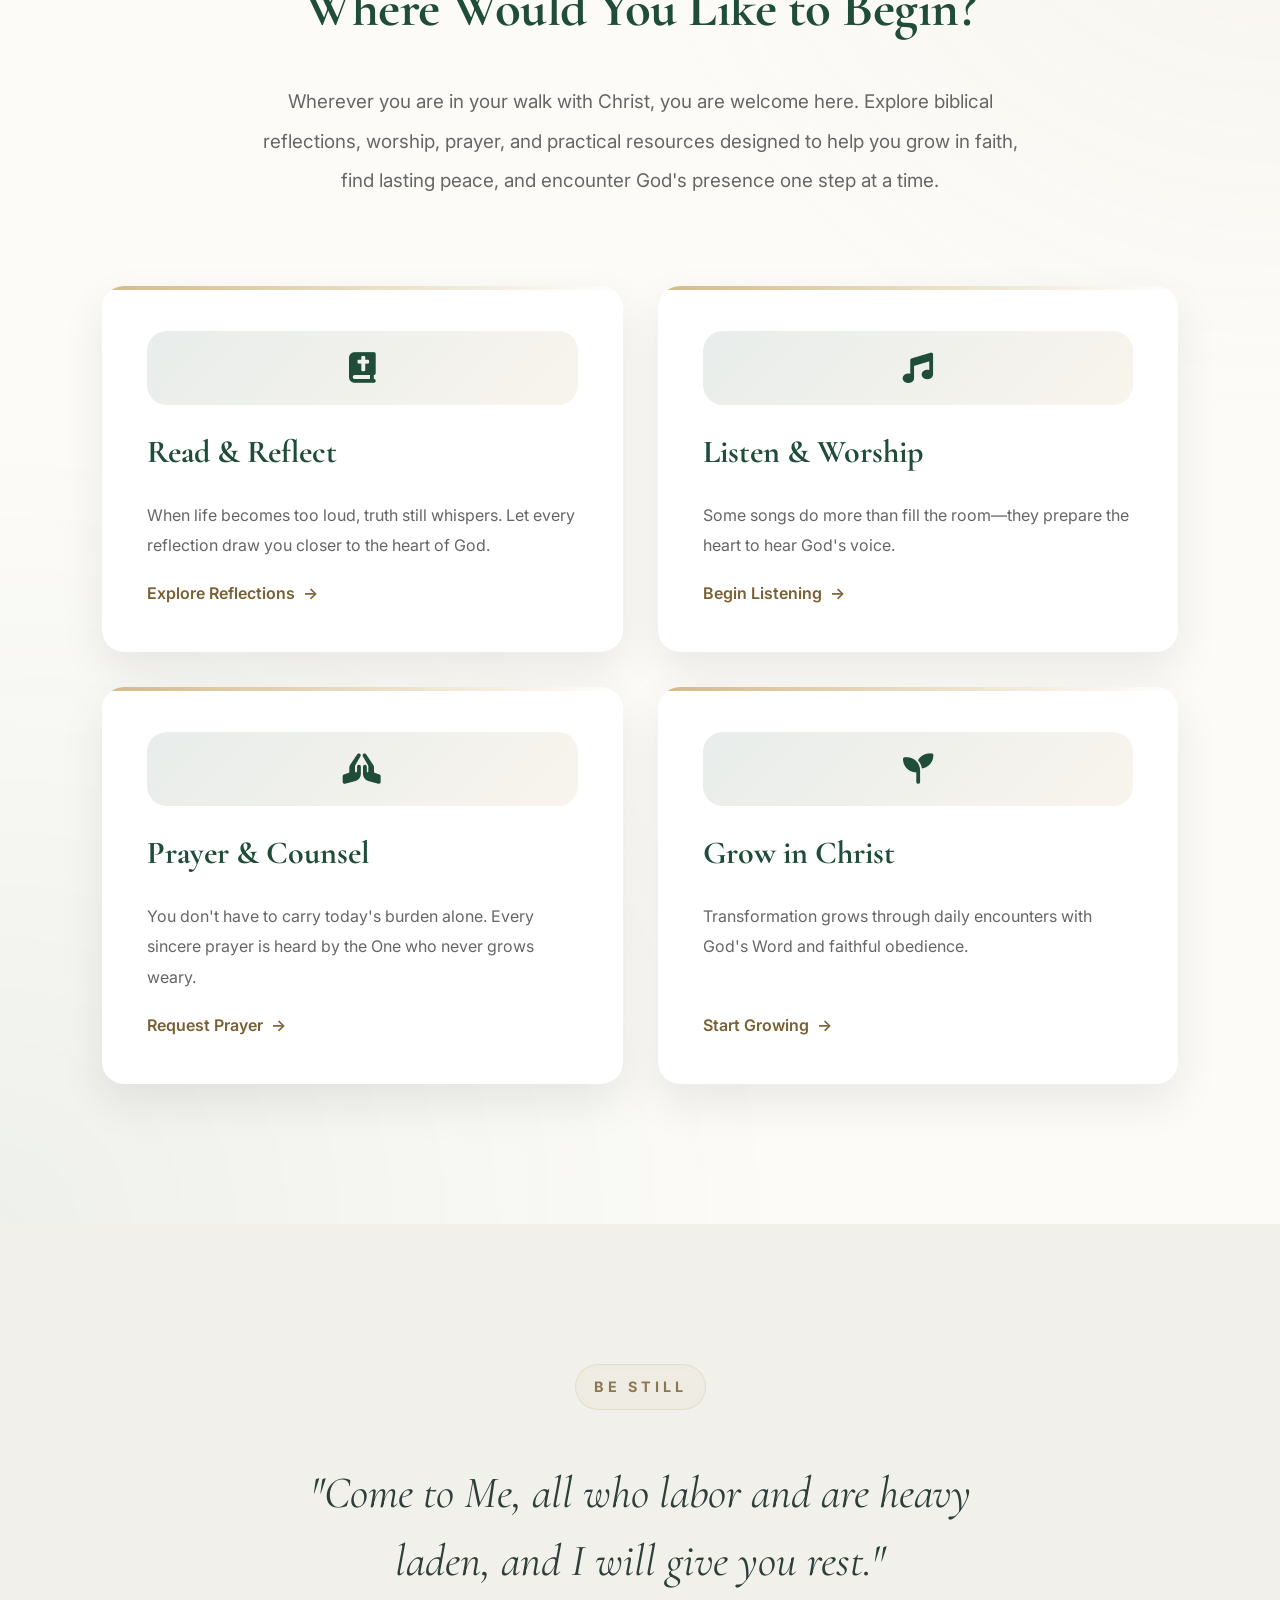
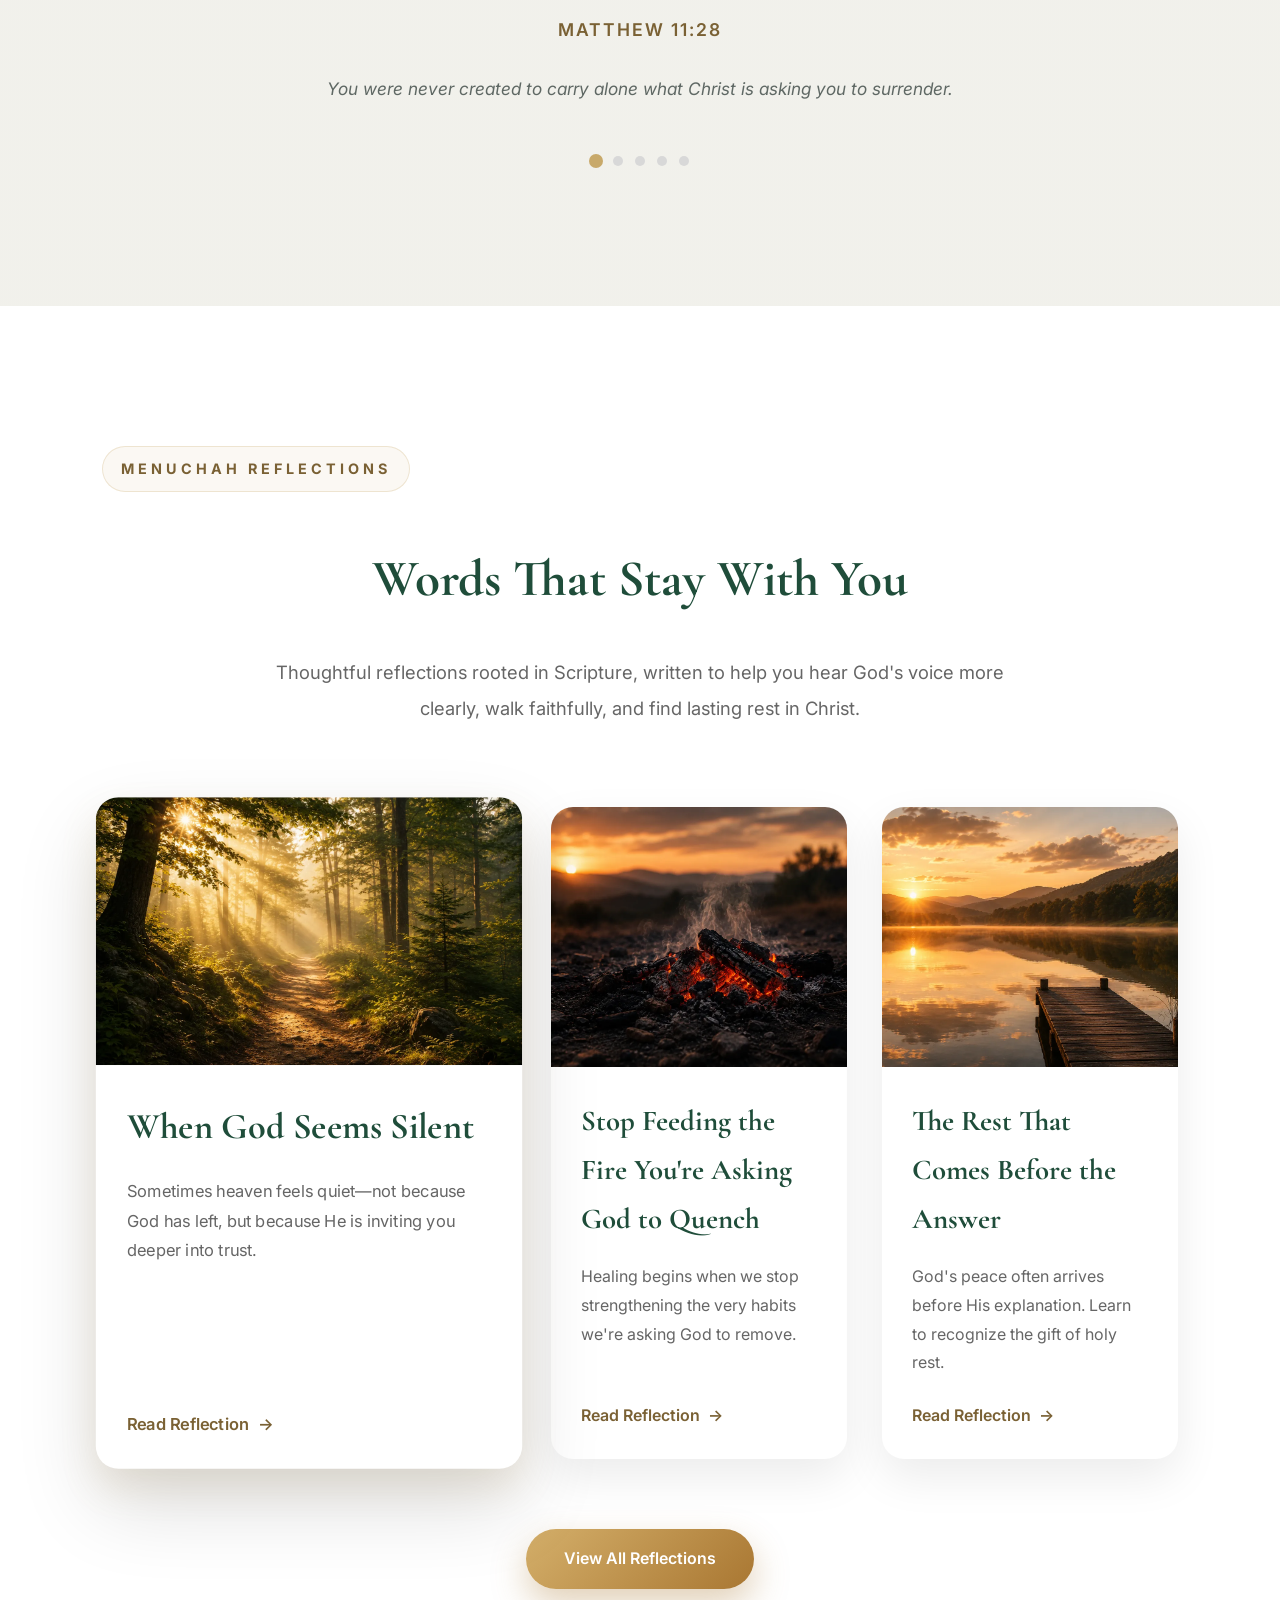
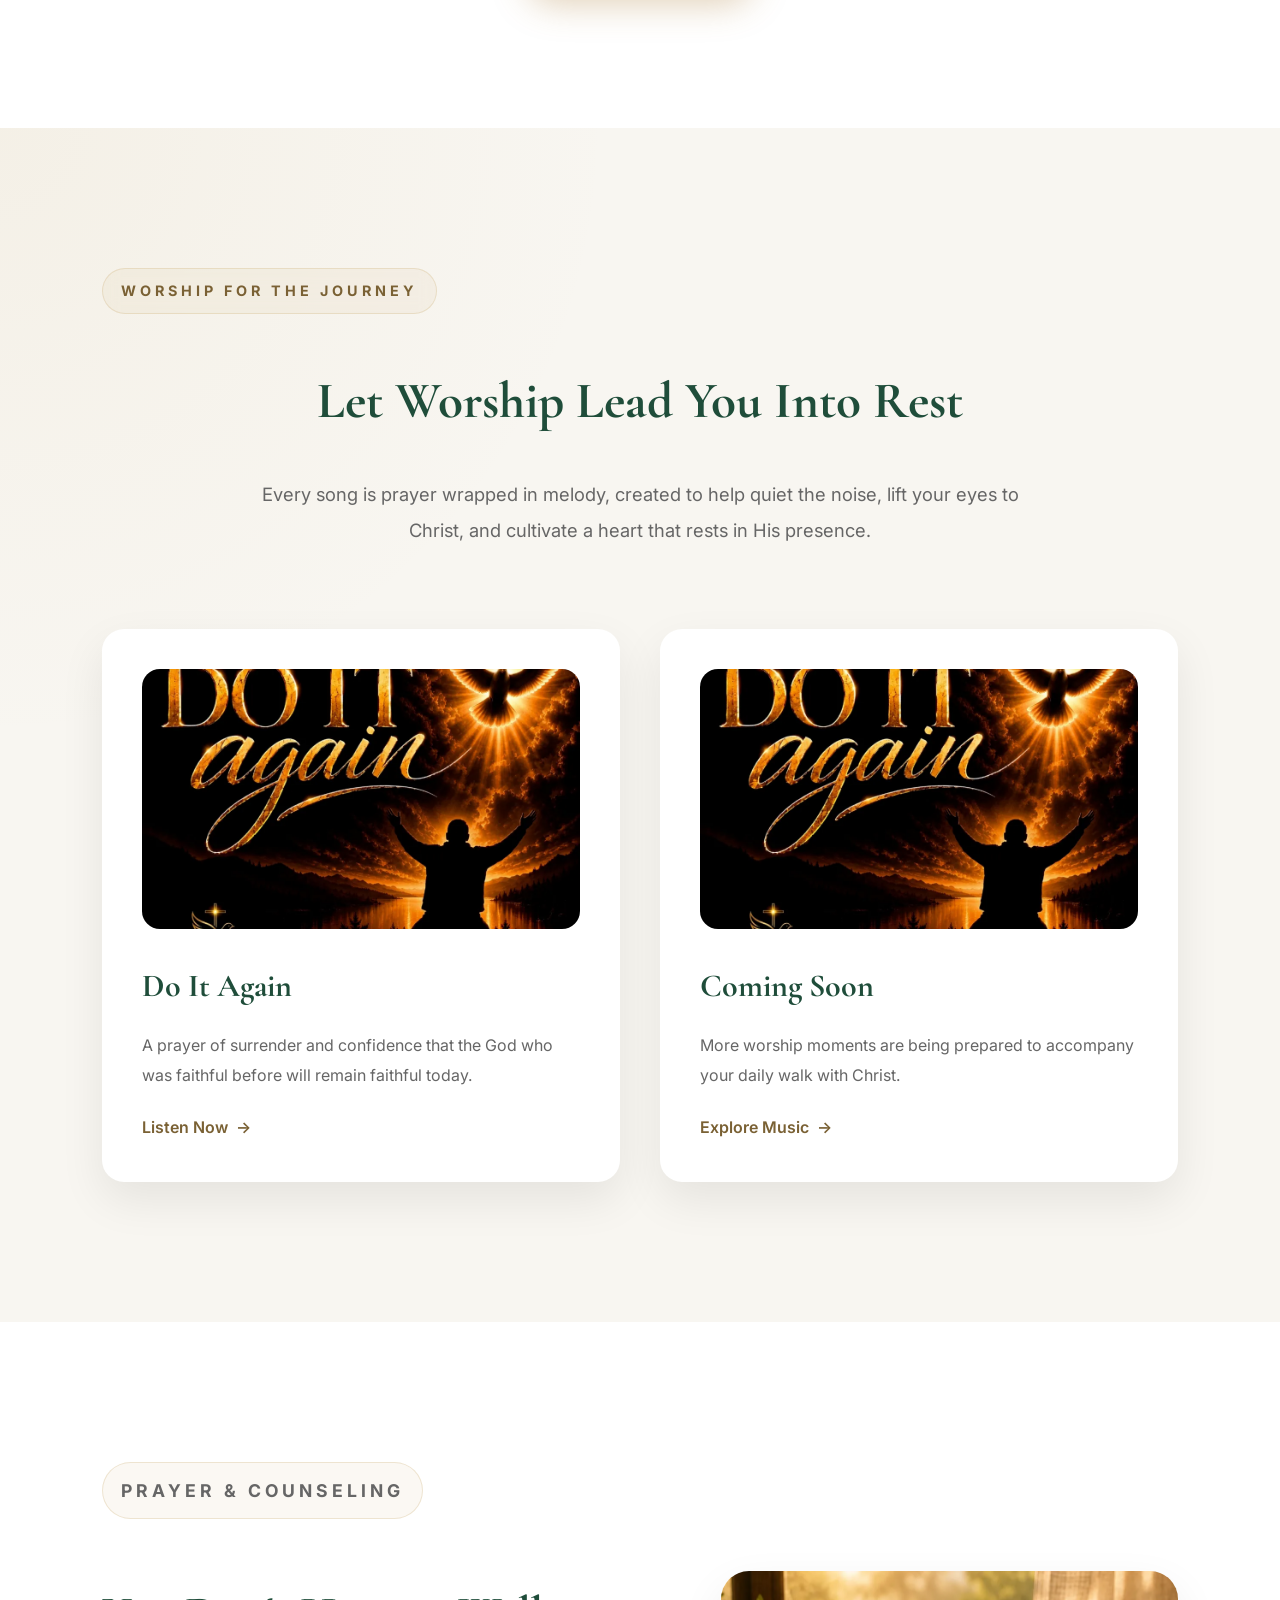
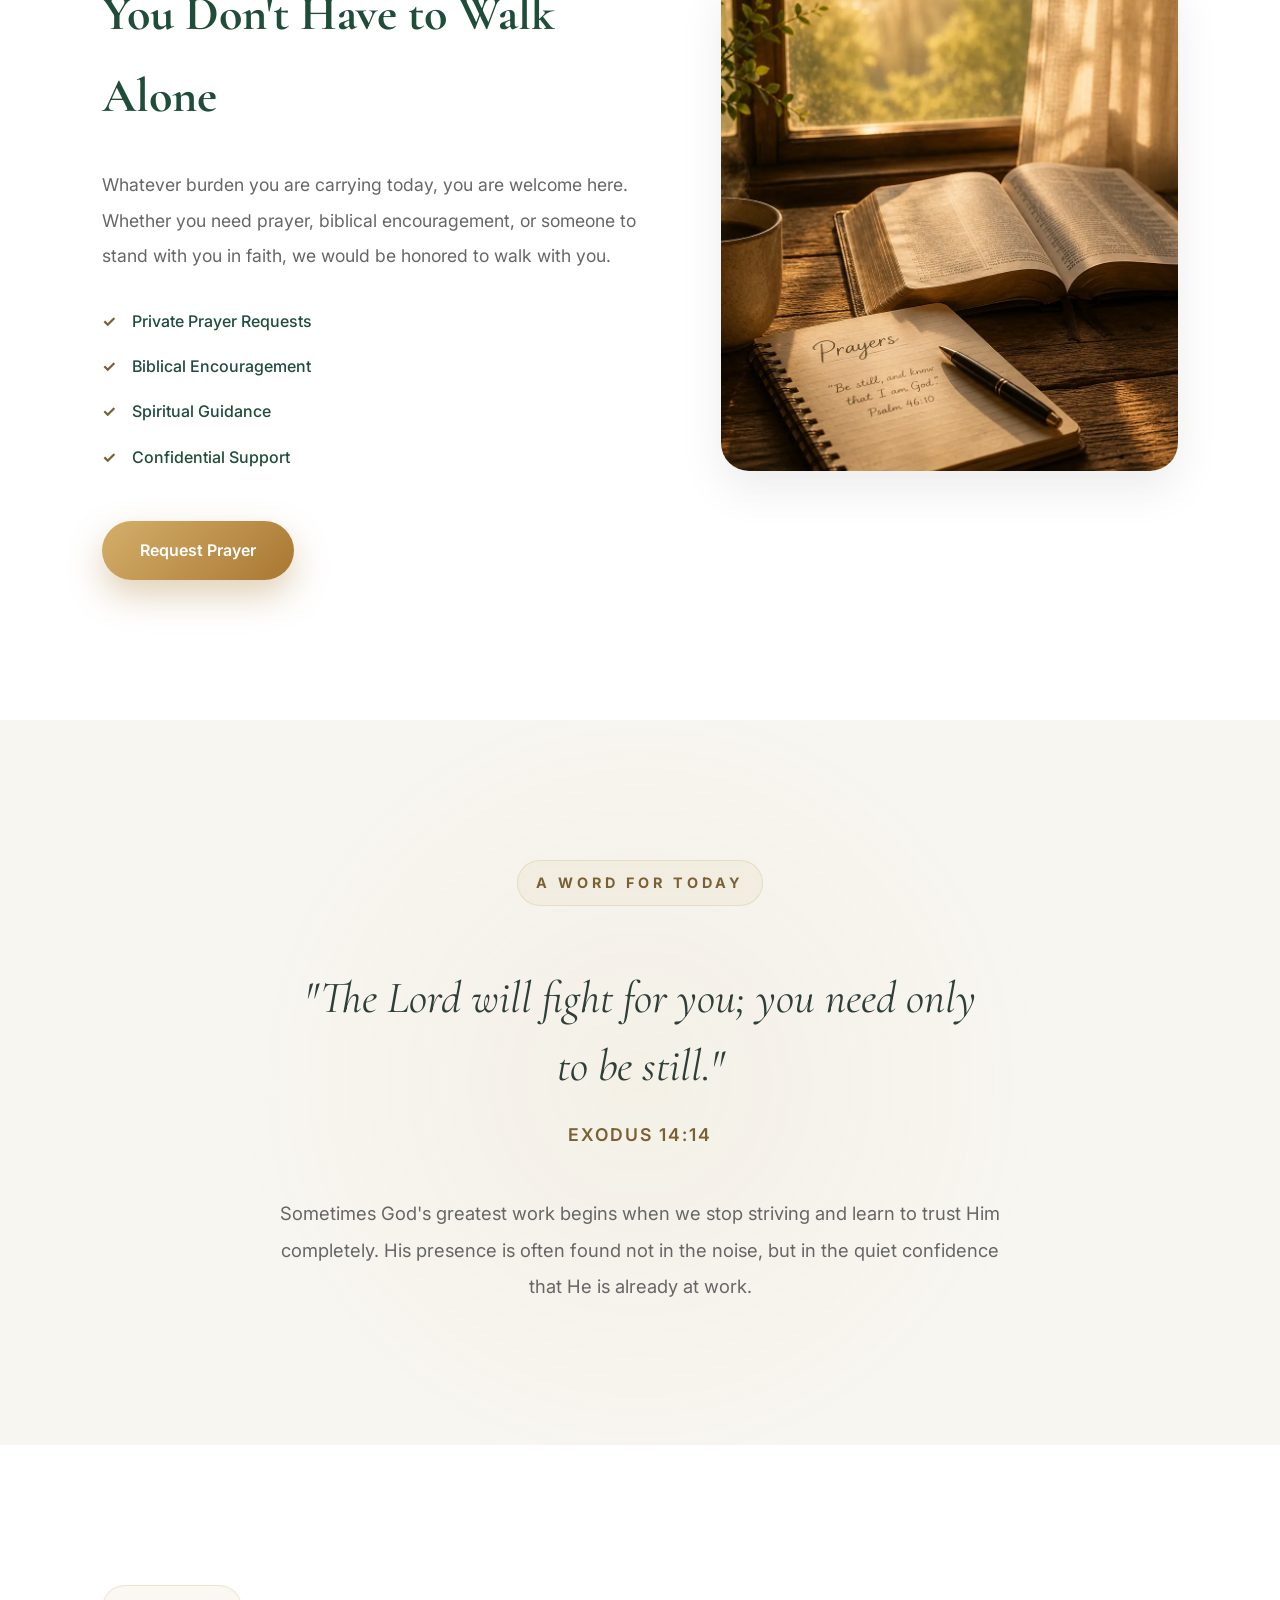
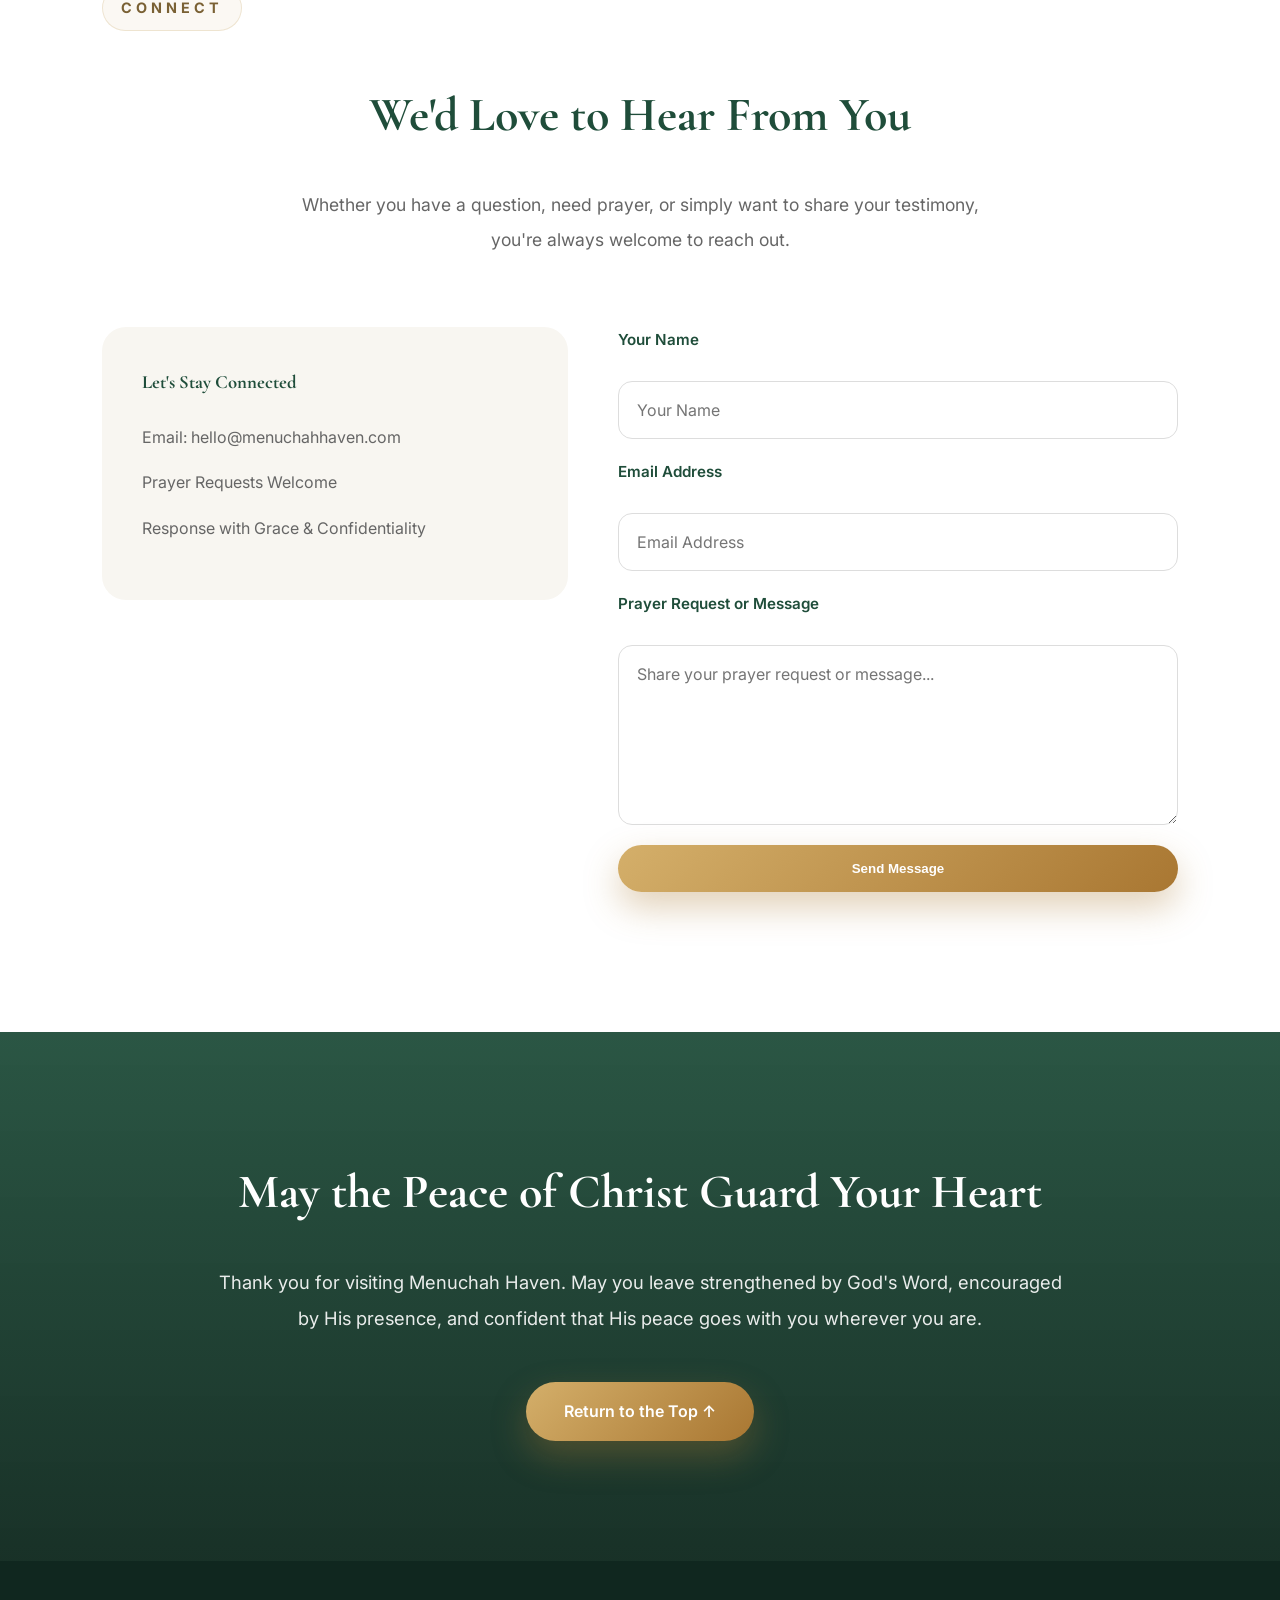
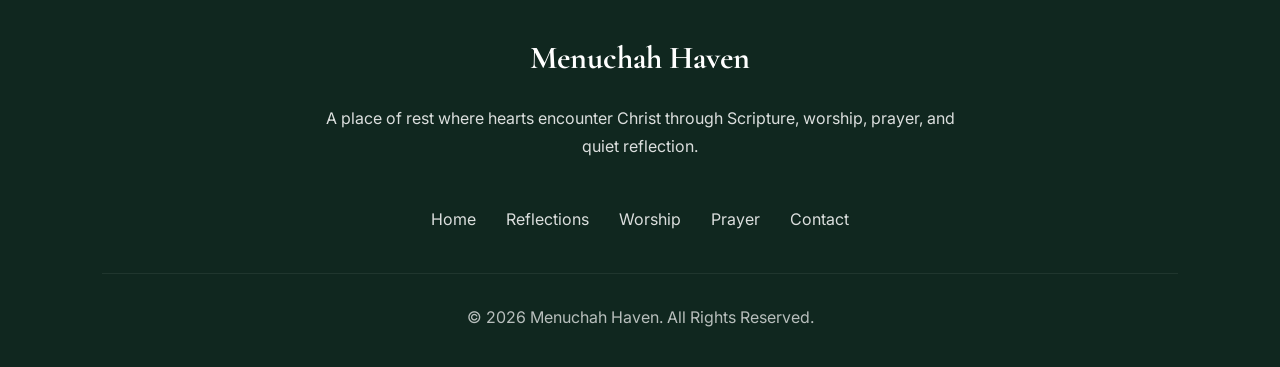
==== commit 835f658d: "Complete Phase 3 performance SEO and technical quality" ====
--- a/index.html
+++ b/index.html
@@ -6,6 +6,8 @@
     <meta charset="UTF-8">
     <meta name="viewport" content="width=device-width, initial-scale=1.0">
 
+    <link rel="preload" as="image" href="images/hero.webp" fetchpriority="high">
+
     <!-- SEO -->
     <title>Menuchah Haven | Where Every Weary Heart Finds Living Water</title>
 
@@ -16,6 +18,46 @@
         content="Menuchah Haven, Christian ministry, worship, prayer, devotionals, Bible study, Christian music">
 
     <meta name="author" content="Lotanna Edwin Okwuchukwu">
+
+    <!-- Canonical URL -->
+    <link rel="canonical" href="https://menuchahhaven.com/">
+
+    <!-- Open Graph -->
+    <meta property="og:site_name" content="Menuchah Haven">
+    <meta property="og:type" content="website">
+    <meta property="og:title" content="Menuchah Haven | Where Every Weary Heart Finds Living Water">
+    <meta property="og:description" content="Menuchah Haven is a Christ-centered digital sanctuary where weary hearts discover hope, encounter truth, and find lasting rest in Jesus Christ.">
+    <meta property="og:url" content="https://menuchahhaven.com/">
+    <meta property="og:image" content="https://menuchahhaven.com/images/hero.png">
+    <meta property="og:image:width" content="1983">
+    <meta property="og:image:height" content="793">
+    <meta property="og:image:alt" content="Menuchah Haven website hero image">
+
+    <!-- Twitter/X Card -->
+    <meta name="twitter:card" content="summary_large_image">
+    <meta name="twitter:title" content="Menuchah Haven | Where Every Weary Heart Finds Living Water">
+    <meta name="twitter:description" content="Menuchah Haven is a Christ-centered digital sanctuary where weary hearts discover hope, encounter truth, and find lasting rest in Jesus Christ.">
+    <meta name="twitter:image" content="https://menuchahhaven.com/images/hero.png">
+
+    <script type="application/ld+json">
+{
+    "@context": "https://schema.org",
+    "@type": "WebSite",
+    "name": "Menuchah Haven",
+    "url": "https://menuchahhaven.com/",
+    "description": "Menuchah Haven is a Christ-centered digital sanctuary where weary hearts discover hope, encounter truth, and find lasting rest in Jesus Christ.",
+    "publisher": {
+        "@type": "Organization",
+        "name": "Menuchah Haven",
+        "url": "https://menuchahhaven.com/",
+        "email": "hello@menuchahhaven.com",
+        "logo": {
+            "@type": "ImageObject",
+            "url": "https://menuchahhaven.com/images/logo-512.png"
+        }
+    }
+}
+</script>
 
     <!-- Google Fonts -->
     <link rel="preconnect" href="https://fonts.googleapis.com">
@@ -23,6 +65,8 @@
 
     <link href="https://fonts.googleapis.com/css2?family=Cormorant+Garamond:wght@500;600;700&family=Inter:wght@300;400;500;600;700&display=swap"
         rel="stylesheet">
+
+        <link rel="preconnect" href="https://cdnjs.cloudflare.com" crossorigin>
 
     <!-- Font Awesome -->
     <link
@@ -32,7 +76,7 @@
     referrerpolicy="no-referrer">
     <!-- Stylesheets -->
     <link rel="stylesheet" href="css/style.css">
-    <link rel="icon" type="image/png" href="images/logo.png">
+    <link rel="icon" type="image/png" href="images/logo-512.png">
     
 </head>
 
@@ -51,7 +95,7 @@
     <div class="logo">
         <a href="index.html">
             <img
-                src="images/logo.png"
+                src="images/logo.webp"
                 alt="Menuchah Haven Logo"
                 width="60"
                 height="60"
@@ -597,10 +641,10 @@
             <article class="reflection-card featured">
 
                 <img
-    src="images/reflection-1.png"
+    src="images/reflection-1.webp"
     alt="Reflection card: A serene scene depicting trust and quietness, representing spiritual patience when God seems silent"
-    width="600"
-    height="400"
+    width="1280"
+    height="853"
     loading="lazy"
     decoding="async">
 
@@ -623,10 +667,10 @@
             <article class="reflection-card">
 
             <img
-    src="images/reflection-2.png"
+    src="images/reflection-2.webp"
     alt="Reflection card: Imagery illustrating the concept of personal responsibility in healing and breaking cycles"
-    width="600"
-    height="400"
+    width="1280"
+    height="853"
     loading="lazy"
     decoding="async">
 
@@ -649,10 +693,10 @@
             <article class="reflection-card">
 
                 <img
-    src="images/reflection-3.png"
+    src="images/reflection-3.webp"
     alt="Reflection card: Visual representation of spiritual rest and peace, depicting the calm that precedes divine resolution"
-    width="600"
-    height="400"
+    width="1280"
+    height="853"
     loading="lazy"
     decoding="async">
 
--- a/css/style.css
+++ b/css/style.css
@@ -10,6 +10,7 @@
     --primary: #1F4D3A;
     --secondary: #7A9E7E;
     --accent: #C8A96A;
+    --accent-ink: #7A6134;
 
     --background: #F8F6F1;
     --white: #FFFFFF;
@@ -386,7 +387,7 @@
 
     background:#f6f6f6;
 
-    color:var(--accent);
+    color:var(--accent-ink);
 
 }
 
@@ -551,7 +552,7 @@
 
     background:
         linear-gradient(rgba(12,25,20,.55), rgba(12,25,20,.68)),
-        url("../images/hero.png") center/cover no-repeat;
+        url("../images/hero.webp") center/cover no-repeat;
 
     overflow: hidden;
 }
@@ -572,19 +573,6 @@
 
 }
 
-.hero-content h1{
-    font-size:clamp(3.5rem,7vw,5.8rem);
-    line-height:1.05;
-    color:#fff;
-    text-shadow:0 8px 30px rgba(0,0,0,.35);
-}
-
-.hero-description{
-    color:rgba(255,255,255,.92);
-    font-size:1.2rem;
-    max-width:640px;
-}
-
 .hero-tagline{
     color:#D9BE84;
     letter-spacing:3px;
@@ -617,6 +605,10 @@
     margin-left: -8px;
 
     font-weight:600;
+
+    letter-spacing:3px;
+
+    text-transform:uppercase;
 
 }
 
@@ -691,7 +683,7 @@
 
 .section-tag{
     display:inline-block;
-    color:var(--accent);
+    color:var(--accent-ink);
     font-size:.9rem;
     font-weight:700;
     letter-spacing:4px;
@@ -864,7 +856,7 @@
             rgba(12,25,20,.45),
             rgba(12,25,20,.65)
         ),
-        url("../images/mission.png") center 30%/cover no-repeat;
+        url("../images/mission.webp") center 30%/cover no-repeat;
 
     box-shadow:
         0 30px 80px rgba(0,0,0,.18),
@@ -1149,7 +1141,7 @@
 
     gap:8px;
 
-    color:var(--accent);
+    color:var(--accent-ink);
 
     font-weight:600;
 
@@ -1221,7 +1213,7 @@
 }
 .still-reference{
 
-    color:var(--accent);
+    color:var(--accent-ink);
 
     font-size:1.1rem;
 
@@ -1421,7 +1413,7 @@
 
     gap:8px;
 
-    color:var(--accent);
+    color:var(--accent-ink);
 
     font-weight:600;
 
@@ -1597,7 +1589,7 @@
     height:260px;
     border-radius:18px;
 
-    background:url("../images/do-it-again.png") center/cover no-repeat;
+    background:url("../images/do-it-again.webp") center/cover no-repeat;
 
     margin-bottom:30px;
 
@@ -1642,7 +1634,7 @@
 
     gap:8px;
 
-    color:var(--accent);
+    color:var(--accent-ink);
 
     font-weight:600;
 
@@ -1765,7 +1757,7 @@
 
     left:0;
 
-    color:var(--accent);
+    color:var(--accent-ink);
 
     font-weight:bold;
 
@@ -1776,7 +1768,7 @@
 
     border-radius:28px;
 
-    background-image:url("../images/prayer-and-counseling.png");
+    background-image:url("../images/prayer-and-counseling.webp");
 
     background-size:cover;
     background-position:center;
@@ -1881,7 +1873,7 @@
 }
 .daily-reference{
 
-    color:var(--accent);
+    color:var(--accent-ink);
 
     font-size:1.1rem;
 
@@ -2676,7 +2668,7 @@
 
     margin-bottom:52px;
 
-    color:var(--accent);
+    color:var(--accent-ink);
 
     font-size:.72rem;
     font-weight:600;
@@ -2687,7 +2679,7 @@
 .welcome-path-content i{
     margin-bottom:24px;
 
-    color:var(--accent);
+    color:var(--accent-ink);
 
     font-size:1.35rem;
 }
@@ -3084,7 +3076,7 @@
     overflow: hidden;
     background:
         linear-gradient(rgba(10,20,16,.68), rgba(10,20,16,.78)),
-        url("../images/hero.png") center/cover no-repeat;
+        url("../images/hero.webp") center/cover no-repeat;
 }
 
 .contact-hero::after,
@@ -3184,7 +3176,7 @@
 }
 
 .error-scripture cite {
-    color: var(--accent);
+    color: var(--accent-ink);
     font-style: normal;
     font-weight: 600;
     letter-spacing: 2px;
@@ -3320,7 +3312,7 @@
     content: "✓";
     position: absolute;
     left: 0;
-    color: var(--accent);
+    color: var(--accent-ink);
     font-weight: bold;
 }
 
@@ -3382,7 +3374,7 @@
 }
 
 .privacy-card a {
-    color: var(--accent);
+    color: var(--accent-ink);
     font-weight: 600;
 }
 
@@ -3653,7 +3645,7 @@
     color: #fff;
     background:
         linear-gradient(rgba(12,25,20,.82), rgba(12,25,20,.9)),
-        url("../images/hero.png") center/cover no-repeat;
+        url("../images/hero.webp") center/cover no-repeat;
     box-shadow: var(--shadow-lg);
 }
 
